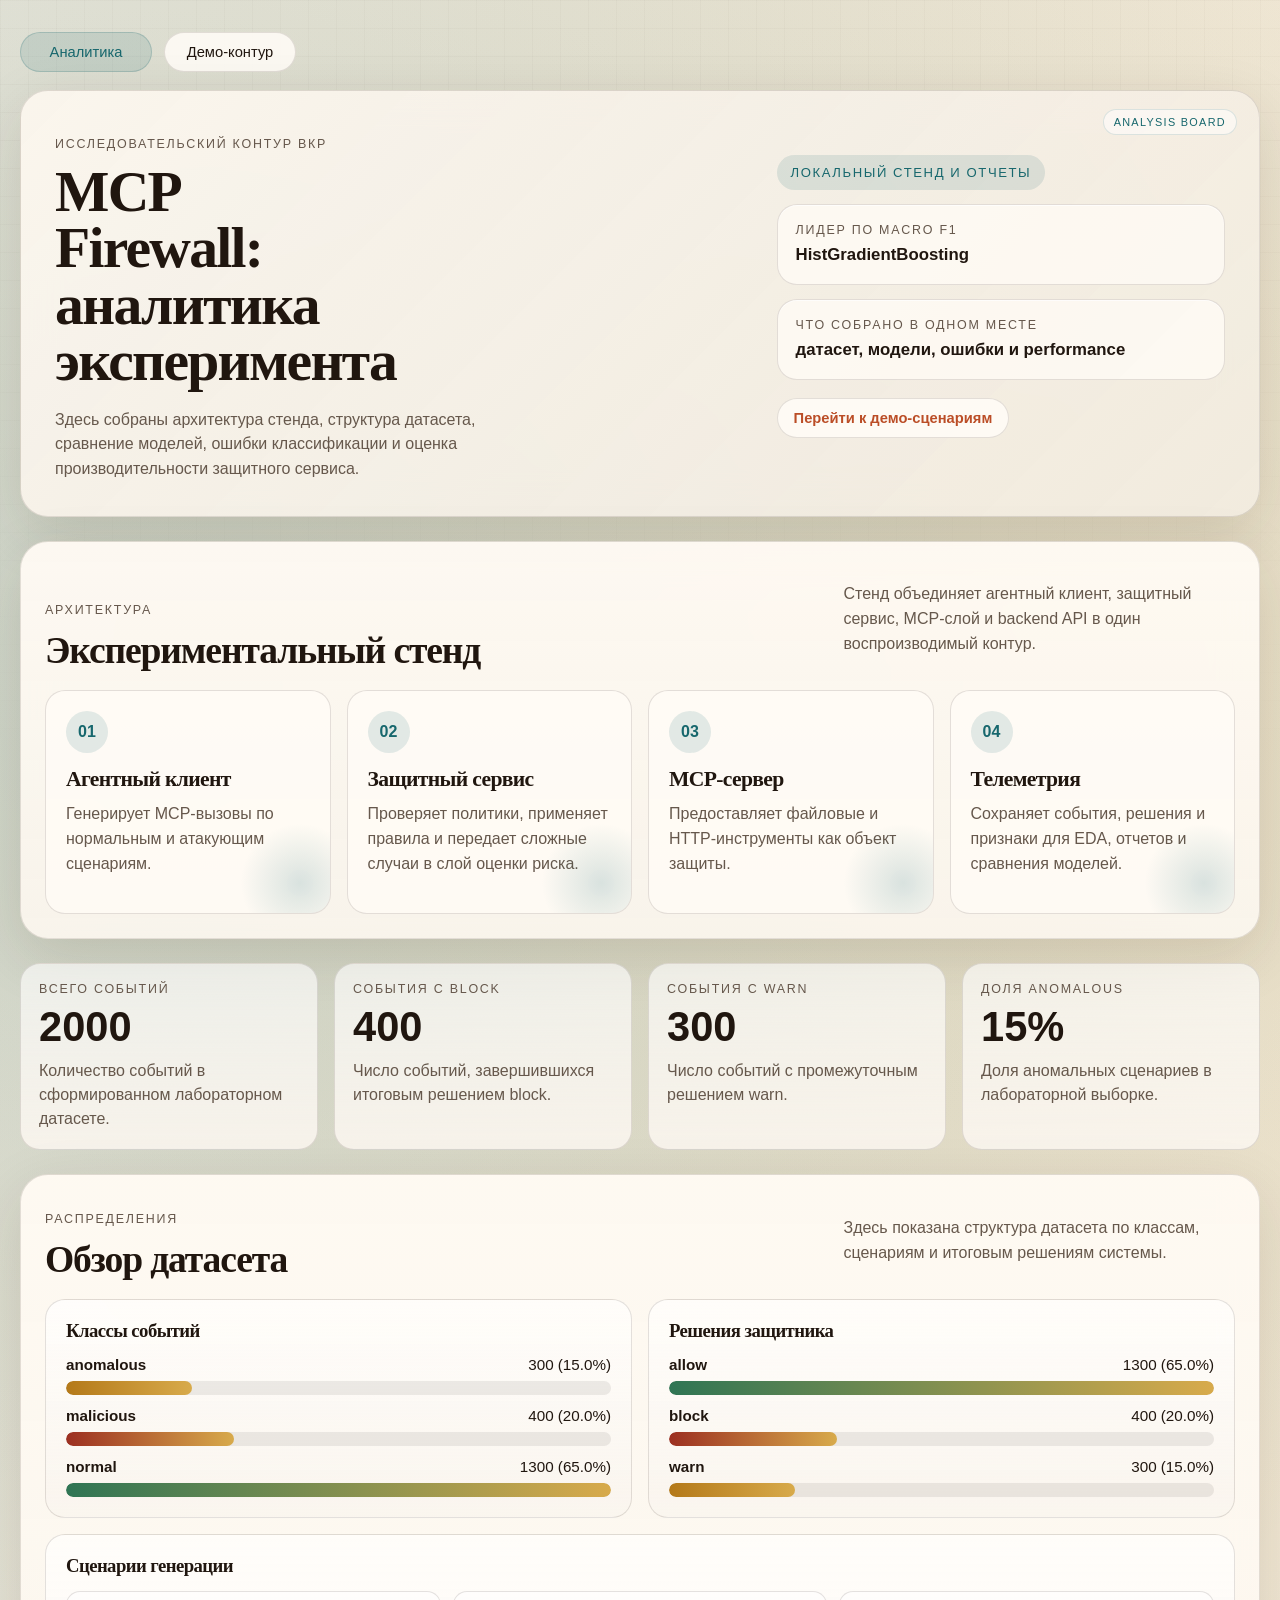
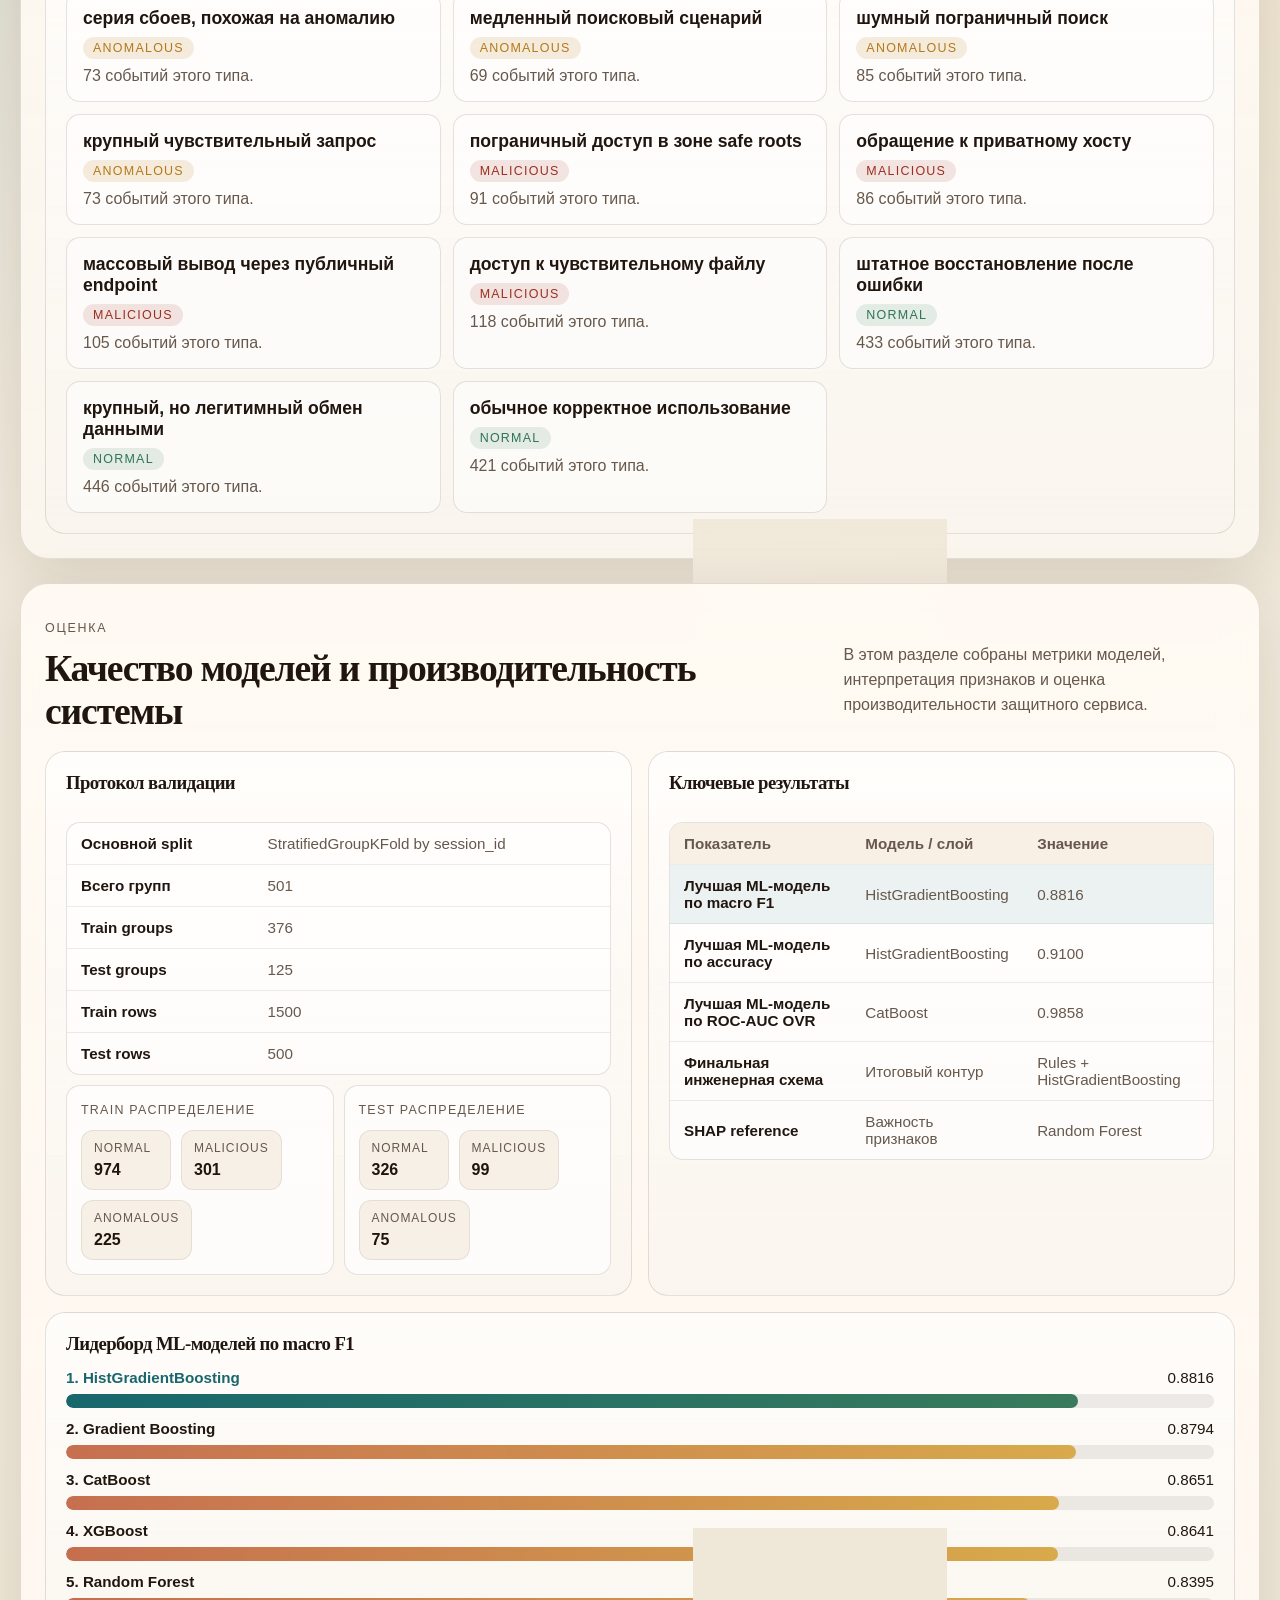
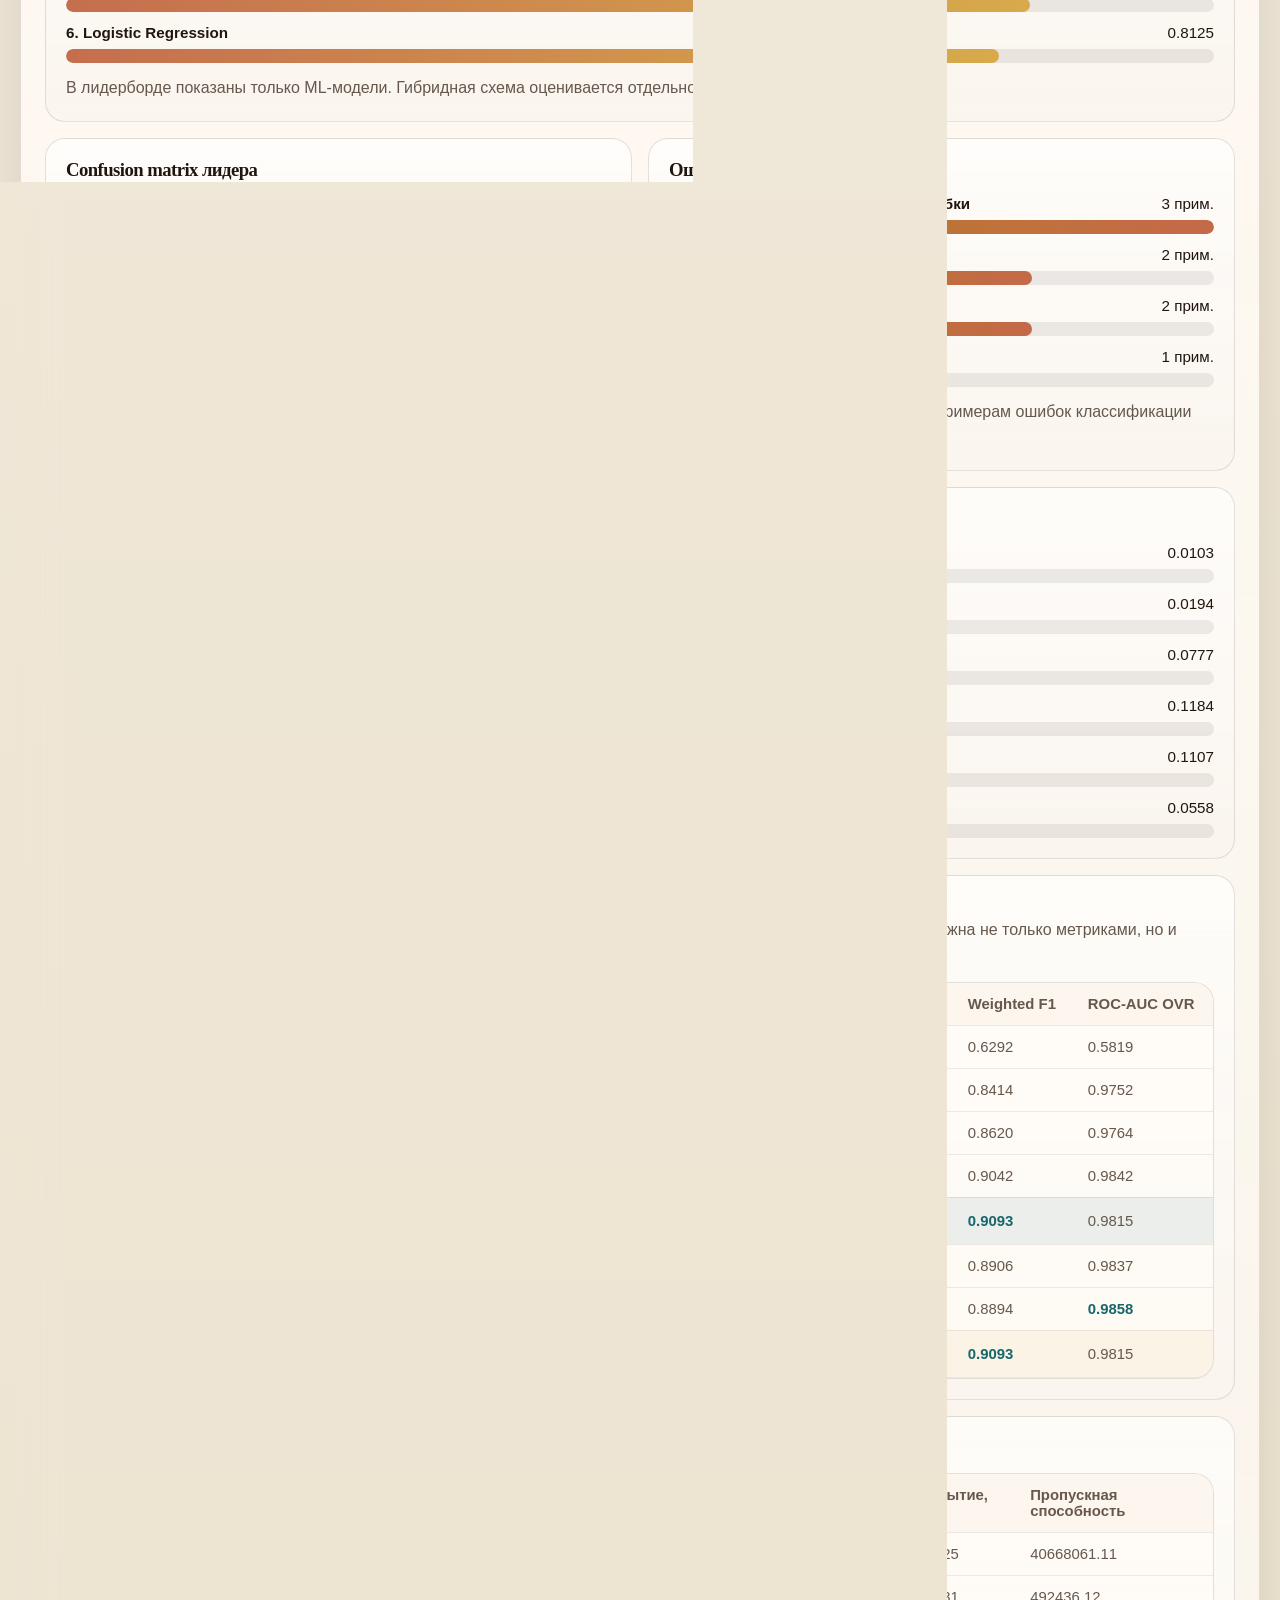
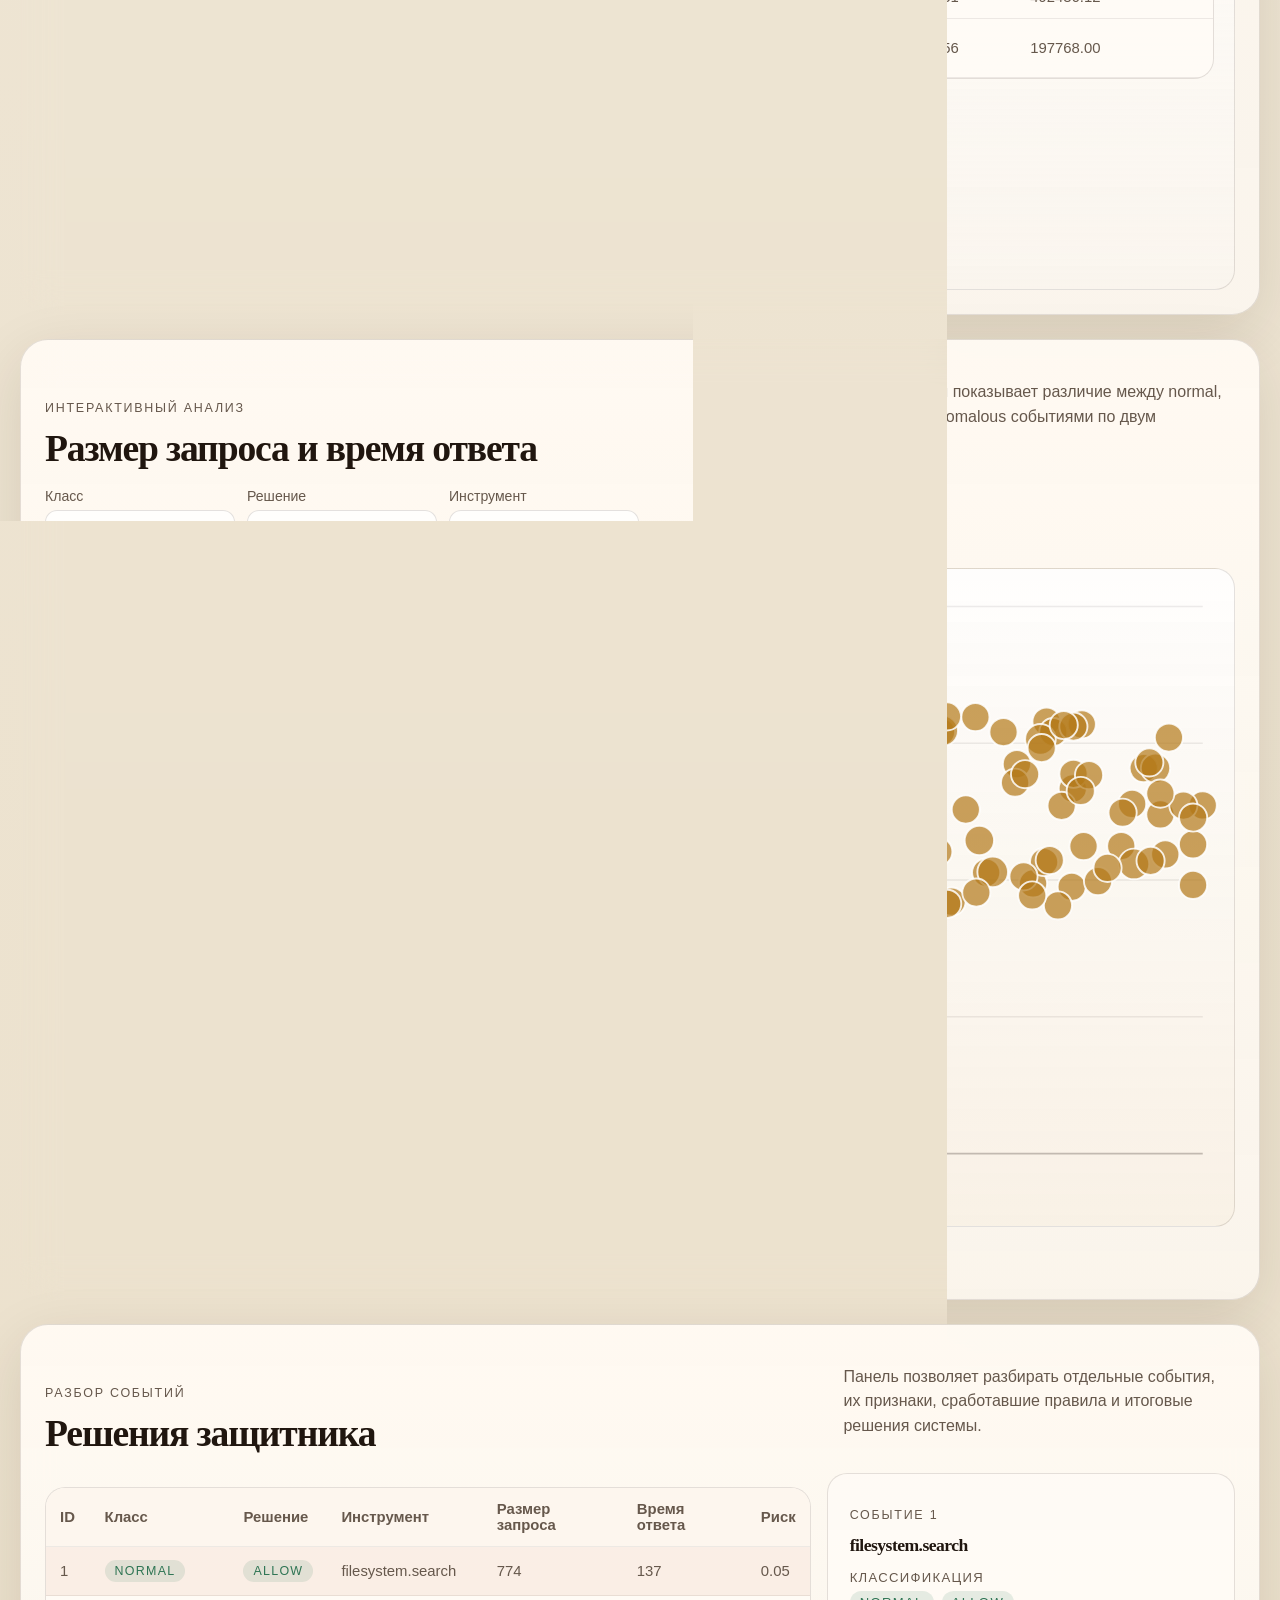
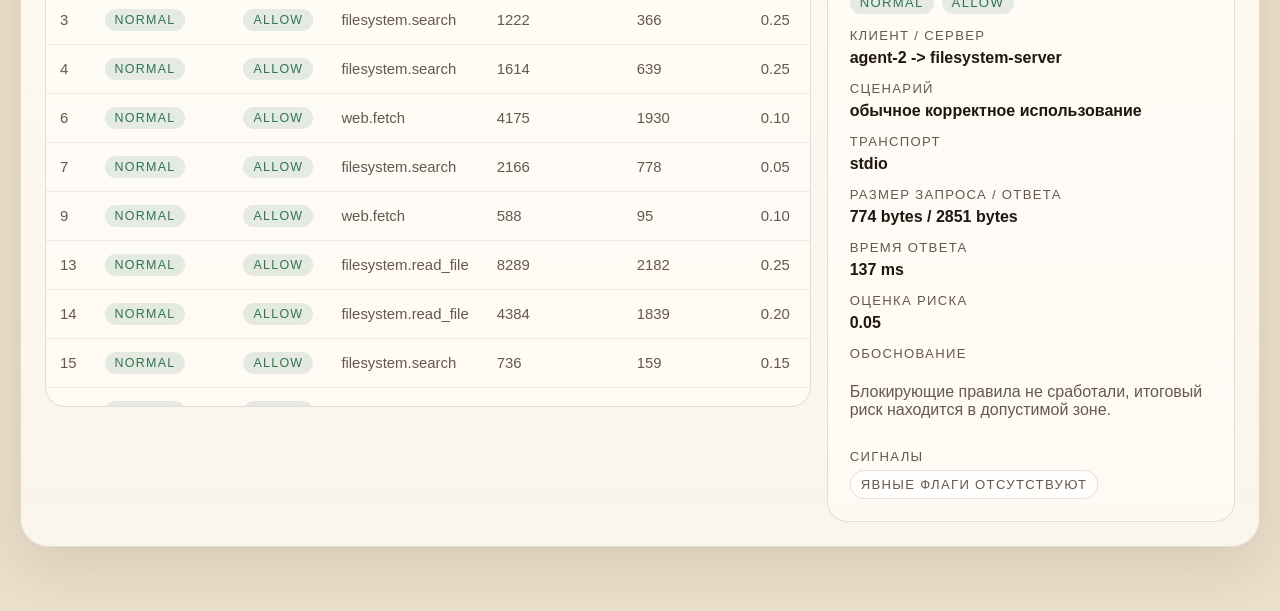
==== index.html @ 73b8d725 "Add files via upload" ====
<!DOCTYPE html>
<html lang="ru">
  <head>
    <meta charset="UTF-8" />
    <meta name="viewport" content="width=device-width, initial-scale=1.0" />
    <title>MCP Firewall — аналитический дашборд</title>
    <link rel="stylesheet" href="/assets/styles.css" />
  </head>
  <body class="page-dashboard">
    <div class="page-shell">
      <nav class="top-nav reveal-fast">
        <a class="nav-pill is-active" href="./">Аналитика</a>
        <a class="nav-pill" href="./demo/">Демо-контур</a>
      </nav>

      <header class="hero reveal">
        <div class="hero-copy">
          <p class="eyebrow">Исследовательский контур ВКР</p>
          <h1>MCP Firewall: аналитика эксперимента</h1>
          <p class="hero-text">
            Здесь собраны архитектура стенда, структура датасета, сравнение моделей,
            ошибки классификации и оценка производительности защитного сервиса.
          </p>
        </div>
        <div class="hero-panel">
          <div class="status-pill">Локальный стенд и отчеты</div>
          <div class="hero-metric">
            <span class="metric-label">Лидер по macro F1</span>
            <strong id="hero-scheme">HistGradientBoosting</strong>
          </div>
          <div class="hero-metric">
            <span class="metric-label">Что собрано в одном месте</span>
            <strong>датасет, модели, ошибки и performance</strong>
          </div>
          <a class="hero-link" href="./demo/">Перейти к демо-сценариям</a>
        </div>
      </header>

      <main>
        <section class="panel reveal">
          <div class="section-head">
            <div>
              <p class="eyebrow">Архитектура</p>
              <h2>Экспериментальный стенд</h2>
            </div>
            <p class="section-note">
              Стенд объединяет агентный клиент, защитный сервис, MCP-слой и backend API в один воспроизводимый контур.
            </p>
          </div>
          <div class="architecture-grid">
            <article class="arch-card">
              <span class="arch-step">01</span>
              <h3>Агентный клиент</h3>
              <p>Генерирует MCP-вызовы по нормальным и атакующим сценариям.</p>
            </article>
            <article class="arch-card">
              <span class="arch-step">02</span>
              <h3>Защитный сервис</h3>
              <p>Проверяет политики, применяет правила и передает сложные случаи в слой оценки риска.</p>
            </article>
            <article class="arch-card">
              <span class="arch-step">03</span>
              <h3>MCP-сервер</h3>
              <p>Предоставляет файловые и HTTP-инструменты как объект защиты.</p>
            </article>
            <article class="arch-card">
              <span class="arch-step">04</span>
              <h3>Телеметрия</h3>
              <p>Сохраняет события, решения и признаки для EDA, отчетов и сравнения моделей.</p>
            </article>
          </div>
        </section>

        <section class="stats-grid reveal" id="kpi-grid"></section>

        <section class="panel reveal">
          <div class="section-head">
            <div>
              <p class="eyebrow">Распределения</p>
              <h2>Обзор датасета</h2>
            </div>
            <p class="section-note">
              Здесь показана структура датасета по классам, сценариям и итоговым решениям системы.
            </p>
          </div>
          <div class="charts-grid">
            <div class="chart-card">
              <h3>Классы событий</h3>
              <div id="labels-chart" class="bar-chart"></div>
            </div>
            <div class="chart-card">
              <h3>Решения защитника</h3>
              <div id="decisions-chart" class="bar-chart"></div>
            </div>
            <div class="chart-card chart-card-wide">
              <h3>Сценарии генерации</h3>
              <div id="scenario-grid" class="scenario-grid"></div>
            </div>
          </div>
        </section>

        <section class="panel reveal">
          <div class="section-head">
            <div>
              <p class="eyebrow">Оценка</p>
              <h2>Качество моделей и производительность системы</h2>
            </div>
            <p class="section-note">
              В этом разделе собраны метрики моделей, интерпретация признаков и оценка производительности защитного сервиса.
            </p>
          </div>
          <div class="charts-grid">
            <div class="chart-card">
              <h3>Протокол валидации</h3>
              <div id="split-protocol" class="meta-list"></div>
            </div>
            <div class="chart-card">
              <h3>Ключевые результаты</h3>
              <div id="evaluation-summary" class="meta-list"></div>
            </div>
            <div class="chart-card chart-card-wide">
              <h3>Лидерборд ML-моделей по macro F1</h3>
              <div id="model-leaderboard" class="bar-chart"></div>
            </div>
            <div class="chart-card">
              <h3>Confusion matrix лидера</h3>
              <div id="confusion-matrix" class="matrix-wrap"></div>
            </div>
            <div class="chart-card">
              <h3>Ошибки по сценариям</h3>
              <div id="scenario-errors" class="bar-chart"></div>
            </div>
            <div class="chart-card chart-card-wide">
              <h3>Overfitting gap</h3>
              <div id="overfitting-gap" class="bar-chart"></div>
            </div>
            <div class="chart-card chart-card-wide">
              <h3>Сравнение моделей</h3>
              <p class="chart-note">
                Таблица позволяет отдельно посмотреть на качество ML-моделей и на итоговый рабочий контур. Гибридная схема важна не только метриками, но и гарантированной ранней блокировкой явных нарушений.
              </p>
              <div class="table-wrap compact-wrap">
                <table>
                  <thead>
                    <tr>
                      <th>Модель</th>
                      <th>Accuracy</th>
                      <th>Macro Precision</th>
                      <th>Macro Recall</th>
                      <th>Macro F1</th>
                      <th>Weighted F1</th>
                      <th>ROC-AUC OVR</th>
                    </tr>
                  </thead>
                  <tbody id="model-metrics-table"></tbody>
                </table>
              </div>
            </div>
            <div class="chart-card">
              <h3>SHAP-анализ признаков</h3>
              <div id="feature-importance-chart" class="bar-chart"></div>
            </div>
            <div class="chart-card">
              <h3>Производительность</h3>
              <div class="table-wrap compact-wrap">
                <table>
                  <thead>
                    <tr>
                      <th>Конфигурация</th>
                      <th>На событие, мс</th>
                      <th>Пропускная способность</th>
                    </tr>
                  </thead>
                  <tbody id="performance-table"></tbody>
                </table>
              </div>
            </div>
          </div>
        </section>

        <section class="panel reveal">
          <div class="section-head">
            <div>
              <p class="eyebrow">Интерактивный анализ</p>
              <h2>Размер запроса и время ответа</h2>
            </div>
            <p class="section-note">
              Визуализация показывает различие между normal, malicious и anomalous событиями по двум признакам.
            </p>
          </div>
          <div class="filters" id="filters"></div>
          <div class="scatter-wrap">
            <svg id="scatter-plot" viewBox="0 0 760 420" role="img" aria-label="Scatter plot"></svg>
          </div>
          <div id="scatter-legend" class="legend"></div>
        </section>

        <section class="panel reveal">
          <div class="section-head">
            <div>
              <p class="eyebrow">Разбор событий</p>
              <h2>Решения защитника</h2>
            </div>
            <p class="section-note">
              Панель позволяет разбирать отдельные события, их признаки, сработавшие правила и итоговые решения системы.
            </p>
          </div>
          <div class="explorer-grid">
            <div class="table-wrap">
              <table>
                <thead>
                  <tr>
                    <th>ID</th>
                    <th>Класс</th>
                    <th>Решение</th>
                    <th>Инструмент</th>
                    <th>Размер запроса</th>
                    <th>Время ответа</th>
                    <th>Риск</th>
                  </tr>
                </thead>
                <tbody id="events-table"></tbody>
              </table>
            </div>
            <aside class="detail-card" id="event-detail">
              <p class="detail-empty">Выбери событие, чтобы посмотреть детали.</p>
            </aside>
          </div>
        </section>
      </main>
    </div>

    <template id="kpi-card-template">
      <article class="kpi-card reveal-fast">
        <span class="kpi-label"></span>
        <strong class="kpi-value"></strong>
        <p class="kpi-note"></p>
      </article>
    </template>

    <script src="/assets/app.js"></script>
  </body>
</html>
---- assets/styles.css ----
:root {
  --bg: #f5efe4;
  --bg-soft: #fbf7f0;
  --panel: rgba(255, 252, 246, 0.78);
  --panel-strong: rgba(255, 248, 238, 0.94);
  --line: rgba(32, 22, 15, 0.12);
  --text: #20160f;
  --muted: #66584c;
  --accent: #bb4d26;
  --accent-2: #17676d;
  --accent-3: #d6a43b;
  --danger: #9c2f21;
  --warn: #b47919;
  --safe: #2f7554;
  --shadow: 0 18px 60px rgba(52, 31, 12, 0.12);
  --radius-xl: 28px;
  --radius-lg: 20px;
  --radius-md: 14px;
}

* {
  box-sizing: border-box;
}

html {
  scroll-behavior: smooth;
}

body {
  margin: 0;
  font-family: "Avenir Next", "Trebuchet MS", sans-serif;
  color: var(--text);
  background:
    radial-gradient(circle at top left, rgba(214, 164, 59, 0.15), transparent 24%),
    radial-gradient(circle at top right, rgba(23, 103, 109, 0.12), transparent 28%),
    linear-gradient(180deg, #f7f1e7 0%, #efe4d1 100%);
}

body.page-dashboard {
  background:
    radial-gradient(circle at 12% 10%, rgba(23, 103, 109, 0.18), transparent 22%),
    radial-gradient(circle at 86% 10%, rgba(214, 164, 59, 0.16), transparent 24%),
    linear-gradient(180deg, #f3ede2 0%, #ebe0cb 100%);
}

body::before {
  content: "";
  position: fixed;
  inset: 0;
  pointer-events: none;
  background-image:
    linear-gradient(rgba(32, 22, 15, 0.04) 1px, transparent 1px),
    linear-gradient(90deg, rgba(32, 22, 15, 0.04) 1px, transparent 1px);
  background-size: 28px 28px;
  mask-image: linear-gradient(180deg, rgba(0, 0, 0, 0.55), transparent 90%);
}

.page-shell {
  width: min(1240px, calc(100% - 32px));
  margin: 0 auto;
  padding: 32px 0 64px;
}

.top-nav {
  display: flex;
  gap: 12px;
  margin-bottom: 18px;
}

.nav-pill,
.hero-link {
  display: inline-flex;
  align-items: center;
  justify-content: center;
  width: fit-content;
  padding: 11px 16px;
  border: 1px solid var(--line);
  border-radius: 999px;
  background: rgba(255, 252, 246, 0.88);
  color: var(--text);
  text-decoration: none;
  font-size: 0.92rem;
  transition: transform 180ms ease, background 180ms ease, border-color 180ms ease;
}

.nav-pill:hover,
.hero-link:hover {
  transform: translateY(-1px);
  background: rgba(255, 248, 238, 0.96);
  border-color: rgba(187, 77, 38, 0.24);
}

.nav-pill.is-active {
  background: rgba(23, 103, 109, 0.12);
  color: var(--accent-2);
  border-color: rgba(23, 103, 109, 0.2);
}

body.page-dashboard .nav-pill {
  min-width: 132px;
}

.hero,
.panel,
.kpi-card {
  backdrop-filter: blur(18px);
}

.hero {
  position: relative;
  display: grid;
  grid-template-columns: 1.4fr 0.9fr;
  gap: 24px;
  padding: 34px;
  border: 1px solid var(--line);
  border-radius: var(--radius-xl);
  background: linear-gradient(135deg, rgba(255, 246, 234, 0.92), rgba(246, 238, 225, 0.82));
  box-shadow: var(--shadow);
}

body.page-dashboard .hero {
  background:
    linear-gradient(135deg, rgba(251, 246, 238, 0.96), rgba(242, 236, 225, 0.9)),
    linear-gradient(90deg, rgba(23, 103, 109, 0.04), rgba(214, 164, 59, 0.04));
}

body.page-dashboard .hero::after {
  content: "analysis board";
  position: absolute;
  top: 18px;
  right: 22px;
  padding: 6px 10px;
  border-radius: 999px;
  border: 1px solid rgba(23, 103, 109, 0.14);
  background: rgba(255, 255, 255, 0.52);
  color: var(--accent-2);
  font-size: 0.68rem;
  letter-spacing: 0.12em;
  text-transform: uppercase;
}

.hero-copy h1,
.section-head h2,
.arch-card h3,
.chart-card h3,
.detail-card h3 {
  margin: 0;
  font-family: "Iowan Old Style", "Palatino Linotype", "Book Antiqua", serif;
  font-weight: 700;
  letter-spacing: -0.03em;
}

.hero-copy h1 {
  font-size: clamp(2.1rem, 4.5vw, 4rem);
  line-height: 0.98;
  max-width: 11ch;
}

.hero-text,
.section-note,
.arch-card p,
.chart-card p,
.detail-card p,
.kpi-note,
table,
.filters label {
  color: var(--muted);
}

.hero-text {
  margin: 18px 0 0;
  max-width: 54ch;
  font-size: 1rem;
  line-height: 1.55;
}

.hero-panel {
  display: grid;
  gap: 14px;
  align-content: start;
}

body.page-dashboard .hero-panel {
  padding-top: 30px;
}

.hero-link {
  margin-top: 4px;
  color: var(--accent);
  font-weight: 600;
}

.status-pill {
  width: fit-content;
  padding: 10px 14px;
  border-radius: 999px;
  background: rgba(187, 77, 38, 0.12);
  color: var(--accent);
  font-size: 0.82rem;
  text-transform: uppercase;
  letter-spacing: 0.12em;
}

body.page-dashboard .status-pill {
  background: rgba(23, 103, 109, 0.12);
  color: var(--accent-2);
}

.hero-metric,
.arch-card,
.chart-card,
.detail-card,
.kpi-card,
.table-wrap {
  border: 1px solid var(--line);
  border-radius: var(--radius-lg);
  background: var(--panel);
}

.hero-metric {
  padding: 18px;
  box-shadow: inset 0 1px 0 rgba(255, 255, 255, 0.65);
}

.metric-label,
.eyebrow,
.kpi-label {
  display: block;
  font-size: 0.78rem;
  text-transform: uppercase;
  letter-spacing: 0.14em;
  color: var(--muted);
}

.hero-metric strong {
  display: block;
  margin-top: 8px;
  font-size: 1.05rem;
  line-height: 1.25;
  word-break: break-word;
}

main {
  display: grid;
  gap: 24px;
  margin-top: 24px;
}

.panel {
  padding: 24px;
  border: 1px solid var(--line);
  border-radius: var(--radius-xl);
  background: var(--panel-strong);
  box-shadow: var(--shadow);
}

body.page-dashboard .panel {
  background:
    linear-gradient(180deg, rgba(255, 250, 243, 0.96), rgba(251, 246, 238, 0.92));
}

.section-head {
  display: flex;
  justify-content: space-between;
  gap: 20px;
  align-items: end;
  margin-bottom: 18px;
}

.section-head h2 {
  font-size: clamp(1.5rem, 3vw, 2.35rem);
}

.section-note {
  max-width: 44ch;
  line-height: 1.55;
}

.architecture-grid,
.stats-grid,
.charts-grid,
.explorer-grid,
.demo-grid {
  display: grid;
  gap: 16px;
}

.architecture-grid {
  grid-template-columns: repeat(4, minmax(0, 1fr));
}

.arch-card {
  position: relative;
  overflow: hidden;
  padding: 20px;
  min-height: 180px;
}

.arch-card::after {
  content: "";
  position: absolute;
  inset: auto -30px -30px auto;
  width: 120px;
  height: 120px;
  border-radius: 50%;
  background: radial-gradient(circle, rgba(187, 77, 38, 0.18), transparent 70%);
}

body.page-dashboard .arch-card::after {
  background: radial-gradient(circle, rgba(23, 103, 109, 0.16), transparent 70%);
}

.arch-step {
  display: inline-flex;
  align-items: center;
  justify-content: center;
  width: 42px;
  height: 42px;
  border-radius: 50%;
  background: rgba(23, 103, 109, 0.12);
  color: var(--accent-2);
  font-weight: 700;
}

.arch-card h3 {
  margin-top: 14px;
  font-size: 1.35rem;
}

.arch-card p {
  margin-top: 10px;
  line-height: 1.55;
}

.stats-grid {
  grid-template-columns: repeat(4, minmax(0, 1fr));
}

.kpi-card {
  padding: 18px;
  min-height: 144px;
  background: linear-gradient(180deg, rgba(255, 255, 255, 0.62), rgba(250, 245, 238, 0.9));
}

.kpi-value {
  display: block;
  margin-top: 10px;
  font-size: clamp(1.8rem, 4vw, 2.6rem);
  line-height: 1;
}

.kpi-note {
  margin: 12px 0 0;
  line-height: 1.5;
}

.charts-grid {
  grid-template-columns: repeat(2, minmax(0, 1fr));
}

.chart-card {
  padding: 20px;
  background: linear-gradient(180deg, rgba(255, 255, 255, 0.64), rgba(250, 245, 238, 0.92));
}

.demo-grid {
  grid-template-columns: minmax(0, 1fr) minmax(340px, 1fr);
}

.chart-card-wide {
  grid-column: 1 / -1;
}

.bar-chart,
.scenario-grid,
.scatter-wrap,
.table-wrap {
  margin-top: 14px;
}

.compact-wrap {
  max-height: 360px;
}

.bar-chart {
  display: grid;
  gap: 12px;
}

.bar-row {
  display: grid;
  gap: 8px;
}

.bar-meta {
  display: flex;
  justify-content: space-between;
  gap: 10px;
  font-size: 0.95rem;
}

.bar-track {
  overflow: hidden;
  height: 14px;
  border-radius: 999px;
  background: rgba(32, 22, 15, 0.08);
}

.bar-fill {
  height: 100%;
  border-radius: inherit;
  background: linear-gradient(90deg, var(--accent), var(--accent-3));
}

.scenario-grid {
  display: grid;
  grid-template-columns: repeat(3, minmax(0, 1fr));
  gap: 12px;
}

.scenario-card {
  padding: 16px;
  border-radius: var(--radius-md);
  border: 1px solid var(--line);
  background: rgba(255, 255, 255, 0.54);
}

.scenario-card h4,
.detail-card h3 {
  margin: 0;
  font-size: 1.1rem;
}

.scenario-card p {
  margin: 8px 0 0;
  color: var(--muted);
}

.chart-empty {
  margin: 0;
  color: var(--muted);
  line-height: 1.6;
}

.chart-note {
  margin: 0 0 14px;
  color: var(--muted);
  line-height: 1.55;
}

.filters {
  display: flex;
  flex-wrap: wrap;
  gap: 12px;
}

.demo-field {
  display: grid;
  gap: 6px;
  color: var(--muted);
  font-size: 0.88rem;
}

.demo-field-wide {
  width: 100%;
}

.demo-field span {
  display: block;
  color: var(--text);
  font-size: 0.86rem;
  font-weight: 600;
}

.demo-field textarea,
.demo-field select {
  width: 100%;
  padding: 12px 14px;
  border: 1px solid var(--line);
  border-radius: 12px;
  background: rgba(255, 255, 255, 0.82);
  color: var(--text);
  font: inherit;
  appearance: none;
}

.demo-field textarea {
  resize: vertical;
  min-height: 180px;
  line-height: 1.5;
  background: linear-gradient(180deg, rgba(255, 255, 255, 0.94), rgba(250, 246, 239, 0.96));
  box-shadow: inset 0 1px 0 rgba(255, 255, 255, 0.6);
}

.demo-controls {
  display: grid;
  grid-template-columns: repeat(2, minmax(0, 1fr));
  gap: 12px;
}

.demo-composer {
  margin-top: 18px;
  padding: 18px;
  border: 1px solid rgba(23, 103, 109, 0.12);
  border-radius: 18px;
  background: linear-gradient(180deg, rgba(255, 255, 255, 0.72), rgba(249, 243, 233, 0.88));
  box-shadow: inset 0 1px 0 rgba(255, 255, 255, 0.55);
}

.demo-composer-footer {
  display: grid;
  grid-template-columns: minmax(0, 1fr) auto;
  gap: 16px;
  align-items: end;
  margin-top: 16px;
}

.demo-examples-block {
  margin: 18px 0;
  padding: 16px;
  border: 1px solid var(--line);
  border-radius: var(--radius-md);
  background: rgba(255, 255, 255, 0.56);
}

.demo-examples-head {
  display: flex;
  justify-content: space-between;
  gap: 16px;
  align-items: start;
  margin-bottom: 14px;
}

.demo-examples-head span {
  display: inline-flex;
  align-items: center;
  padding: 7px 10px;
  border-radius: 999px;
  background: rgba(23, 103, 109, 0.1);
  color: var(--accent-2);
  font-size: 0.74rem;
  text-transform: uppercase;
  letter-spacing: 0.12em;
}

.demo-examples-head p {
  margin: 0;
  max-width: 42ch;
  color: var(--muted);
  line-height: 1.45;
}

.demo-actions {
  display: flex;
  flex-wrap: wrap;
  gap: 12px;
  margin-top: 16px;
}

.demo-actions button {
  appearance: none;
  border: 0;
  padding: 12px 16px;
  border: 1px solid rgba(187, 77, 38, 0.2);
  border-radius: 999px;
  background: rgba(187, 77, 38, 0.12);
  color: var(--accent);
  font: inherit;
  font-weight: 600;
  cursor: pointer;
  transition: transform 160ms ease, background 160ms ease;
}

.demo-actions button:hover {
  transform: translateY(-1px);
  background: rgba(187, 77, 38, 0.18);
}

.demo-actions .button-secondary {
  border-color: rgba(23, 103, 109, 0.18);
  background: rgba(23, 103, 109, 0.1);
  color: var(--accent-2);
}

.demo-examples {
  display: grid;
  grid-template-columns: repeat(2, minmax(0, 1fr));
  gap: 12px;
}

.demo-example {
  appearance: none;
  width: 100%;
  display: grid;
  gap: 8px;
  padding: 14px;
  text-align: left;
  border-radius: 16px;
  border: 1px solid var(--line);
  background: rgba(255, 255, 255, 0.78);
  color: var(--text);
  font: inherit;
  cursor: pointer;
  transition: transform 160ms ease, border-color 160ms ease, background 160ms ease;
}

.demo-example:hover {
  transform: translateY(-1px);
  border-color: rgba(23, 103, 109, 0.22);
  background: rgba(255, 255, 255, 0.92);
}

.demo-example.tone-allow {
  background: linear-gradient(180deg, rgba(47, 117, 84, 0.08), rgba(255, 255, 255, 0.92));
}

.demo-example.tone-warn {
  background: linear-gradient(180deg, rgba(180, 121, 25, 0.08), rgba(255, 255, 255, 0.92));
}

.demo-example.tone-block {
  background: linear-gradient(180deg, rgba(156, 47, 33, 0.08), rgba(255, 255, 255, 0.92));
}

.demo-example-title {
  display: flex;
  justify-content: space-between;
  gap: 10px;
  align-items: center;
}

.demo-example-title strong {
  font-size: 0.98rem;
}

.demo-example-label {
  padding: 4px 10px;
  border-radius: 999px;
  font-size: 0.7rem;
  text-transform: uppercase;
  letter-spacing: 0.08em;
}

.demo-example-label.label-allow {
  background: rgba(47, 117, 84, 0.12);
  color: var(--safe);
}

.demo-example-label.label-warn {
  background: rgba(180, 121, 25, 0.14);
  color: var(--warn);
}

.demo-example-label.label-block {
  background: rgba(156, 47, 33, 0.12);
  color: var(--danger);
}

.demo-example-prompt {
  color: var(--muted);
  line-height: 1.45;
  font-size: 0.92rem;
}

.demo-summary,
.demo-trace,
.demo-response,
.meta-list {
  display: grid;
  gap: 10px;
  margin-top: 14px;
}

.summary-grid {
  display: grid;
  grid-template-columns: repeat(3, minmax(0, 1fr));
  gap: 10px;
}

.demo-trace {
  position: relative;
  gap: 14px;
}

.demo-trace::before {
  content: "";
  position: absolute;
  left: 18px;
  top: 10px;
  bottom: 10px;
  width: 2px;
  background: linear-gradient(180deg, rgba(23, 103, 109, 0.22), rgba(187, 77, 38, 0.2));
}

.timeline-step {
  position: relative;
  display: grid;
  grid-template-columns: 36px minmax(0, 1fr);
  gap: 14px;
  align-items: start;
}

.timeline-marker {
  position: relative;
  z-index: 1;
  display: flex;
  justify-content: center;
}

.timeline-step-number {
  display: inline-flex;
  align-items: center;
  justify-content: center;
  width: 36px;
  height: 36px;
  border-radius: 50%;
  background: rgba(255, 255, 255, 0.96);
  border: 1px solid rgba(23, 103, 109, 0.18);
  color: var(--accent-2);
  font-size: 0.88rem;
  font-weight: 700;
}

.timeline-step.tone-allow .timeline-step-number {
  border-color: rgba(47, 117, 84, 0.28);
  color: var(--safe);
}

.timeline-step.tone-warn .timeline-step-number {
  border-color: rgba(180, 121, 25, 0.28);
  color: var(--warn);
}

.timeline-step.tone-block .timeline-step-number {
  border-color: rgba(156, 47, 33, 0.28);
  color: var(--danger);
}

.summary-card,
.trace-card,
.response-card,
.meta-card {
  padding: 14px;
  border-radius: var(--radius-md);
  border: 1px solid var(--line);
  background: rgba(255, 255, 255, 0.62);
}

.summary-card strong,
.trace-card strong,
.response-card strong,
.meta-card strong {
  display: block;
  margin-top: 4px;
}

.summary-card .badge {
  width: fit-content;
  margin-top: 8px;
}

.summary-card span,
.trace-card span,
.response-card span,
.meta-card span {
  color: var(--muted);
  font-size: 0.78rem;
  text-transform: uppercase;
  letter-spacing: 0.1em;
}

.timeline-step.tone-allow .trace-card {
  border-color: rgba(47, 117, 84, 0.18);
  background: linear-gradient(180deg, rgba(47, 117, 84, 0.08), rgba(255, 255, 255, 0.72));
}

.timeline-step.tone-warn .trace-card {
  border-color: rgba(180, 121, 25, 0.18);
  background: linear-gradient(180deg, rgba(180, 121, 25, 0.08), rgba(255, 255, 255, 0.72));
}

.timeline-step.tone-block .trace-card {
  border-color: rgba(156, 47, 33, 0.18);
  background: linear-gradient(180deg, rgba(156, 47, 33, 0.08), rgba(255, 255, 255, 0.72));
}

.timeline-decision {
  display: inline-flex;
  width: fit-content;
  margin-top: 8px;
  padding: 5px 10px;
  border-radius: 999px;
  font-size: 0.75rem;
  text-transform: uppercase;
  letter-spacing: 0.08em;
}

.timeline-step.tone-allow .timeline-decision {
  background: rgba(47, 117, 84, 0.12);
  color: var(--safe);
}

.timeline-step.tone-warn .timeline-decision {
  background: rgba(180, 121, 25, 0.14);
  color: var(--warn);
}

.timeline-step.tone-block .timeline-decision {
  background: rgba(156, 47, 33, 0.12);
  color: var(--danger);
}

.distribution-grid {
  display: grid;
  gap: 10px;
}

.distribution-grid {
  grid-template-columns: repeat(2, minmax(0, 1fr));
}

.meta-table-wrap {
  margin-top: 14px;
  overflow: auto;
  border: 1px solid var(--line);
  border-radius: var(--radius-md);
  background: rgba(255, 255, 255, 0.7);
}

.meta-table,
.matrix-table {
  width: 100%;
  border-collapse: collapse;
  font-size: 0.95rem;
}

.meta-table thead,
.matrix-table thead {
  background: rgba(248, 240, 228, 0.95);
}

.meta-table th,
.meta-table td,
.matrix-table th,
.matrix-table td {
  padding: 12px 14px;
  border-bottom: 1px solid rgba(32, 22, 15, 0.08);
  text-align: left;
}

.meta-table tbody tr:last-child th,
.meta-table tbody tr:last-child td,
.matrix-table tbody tr:last-child th,
.matrix-table tbody tr:last-child td {
  border-bottom: 0;
}

.meta-table tbody th,
.matrix-table tbody th {
  color: var(--text);
  font-weight: 600;
}

.meta-table-results tr.is-primary-result {
  background: rgba(23, 103, 109, 0.08);
}

.distribution-card {
  background: rgba(255, 255, 255, 0.72);
}

.distribution-tags {
  display: flex;
  flex-wrap: wrap;
  gap: 10px;
  margin-top: 12px;
}

.distribution-tag {
  min-width: 90px;
  padding: 10px 12px;
  border-radius: 12px;
  background: rgba(245, 239, 228, 0.9);
  border: 1px solid rgba(32, 22, 15, 0.08);
}

.distribution-tag small {
  display: block;
  color: var(--muted);
  font-size: 0.75rem;
  text-transform: uppercase;
  letter-spacing: 0.08em;
}

.distribution-tag strong {
  display: block;
  margin-top: 6px;
  font-size: 1rem;
}

.matrix-wrap {
  margin-top: 14px;
}

.matrix-title {
  display: flex;
  justify-content: space-between;
  gap: 12px;
  align-items: center;
  margin-bottom: 12px;
}

.matrix-title span {
  color: var(--muted);
  font-size: 0.8rem;
  text-transform: uppercase;
  letter-spacing: 0.1em;
}

.matrix-title strong {
  font-size: 1rem;
}

.matrix-table th,
.matrix-table td {
  text-align: center;
}

.matrix-table thead th:first-child,
.matrix-table tbody th {
  text-align: left;
}

.matrix-td {
  font-weight: 700;
  color: var(--text);
}

.matrix-td.is-diagonal {
  box-shadow: inset 0 0 0 1px rgba(23, 103, 109, 0.18);
}

.matrix-note {
  margin: 12px 0 0;
  color: var(--muted);
  line-height: 1.5;
}

.leaderboard-row.is-best .bar-meta strong {
  color: var(--accent-2);
}

.trace-card ul,
.response-card ul {
  margin: 10px 0 0;
  padding-left: 18px;
  color: var(--muted);
  line-height: 1.5;
}

.response-preview {
  margin-top: 10px;
  padding: 10px 12px;
  border-radius: 12px;
  background: rgba(23, 103, 109, 0.08);
  color: var(--text);
  line-height: 1.5;
}

.filters label {
  display: grid;
  gap: 6px;
  min-width: 190px;
  font-size: 0.88rem;
}

.filters select {
  padding: 12px 14px;
  border: 1px solid var(--line);
  border-radius: 12px;
  background: rgba(255, 255, 255, 0.75);
  color: var(--text);
  font: inherit;
}

.scatter-wrap {
  overflow: hidden;
  border: 1px solid var(--line);
  border-radius: var(--radius-lg);
  background: linear-gradient(180deg, rgba(255, 255, 255, 0.78), rgba(248, 240, 228, 0.9));
}

#scatter-plot {
  width: 100%;
  height: auto;
  display: block;
}

.legend {
  display: flex;
  flex-wrap: wrap;
  gap: 12px;
  margin-top: 14px;
}

.legend-item {
  display: inline-flex;
  align-items: center;
  gap: 8px;
  padding: 8px 10px;
  border-radius: 999px;
  background: rgba(255, 255, 255, 0.72);
  border: 1px solid var(--line);
  font-size: 0.9rem;
}

.legend-dot {
  width: 10px;
  height: 10px;
  border-radius: 50%;
}

.explorer-grid {
  grid-template-columns: minmax(0, 1.5fr) minmax(300px, 0.8fr);
}

.table-wrap {
  overflow: auto;
  max-height: 520px;
}

table {
  width: 100%;
  border-collapse: collapse;
  font-size: 0.93rem;
}

thead {
  position: sticky;
  top: 0;
  background: rgba(253, 246, 238, 0.98);
}

th,
td {
  padding: 13px 14px;
  border-bottom: 1px solid rgba(32, 22, 15, 0.08);
  text-align: left;
}

tbody tr {
  cursor: pointer;
  transition: background 160ms ease, transform 160ms ease;
}

tbody tr:hover,
tbody tr.is-active {
  background: rgba(187, 77, 38, 0.08);
}

tbody tr.is-best-model {
  background: rgba(23, 103, 109, 0.08);
}

tbody tr.is-hybrid-row {
  background: rgba(214, 164, 59, 0.08);
}

.metric-best {
  font-weight: 700;
  color: var(--accent-2);
}

.table-winner {
  display: inline-flex;
  margin-left: 10px;
  padding: 4px 8px;
  border-radius: 999px;
  background: rgba(23, 103, 109, 0.12);
  color: var(--accent-2);
  font-size: 0.68rem;
  text-transform: uppercase;
  letter-spacing: 0.08em;
}

.table-deployment {
  display: inline-flex;
  margin-left: 10px;
  padding: 4px 8px;
  border-radius: 999px;
  background: rgba(214, 164, 59, 0.16);
  color: #8a6112;
  font-size: 0.68rem;
  text-transform: uppercase;
  letter-spacing: 0.08em;
}

.badge {
  display: inline-flex;
  align-items: center;
  justify-content: center;
  padding: 4px 10px;
  border-radius: 999px;
  font-size: 0.78rem;
  text-transform: uppercase;
  letter-spacing: 0.1em;
}

.badge.label-normal,
.badge.decision-allow {
  background: rgba(47, 117, 84, 0.12);
  color: var(--safe);
}

.badge.label-malicious,
.badge.decision-block {
  background: rgba(156, 47, 33, 0.12);
  color: var(--danger);
}

.badge.label-anomalous,
.badge.decision-warn {
  background: rgba(180, 121, 25, 0.14);
  color: var(--warn);
}

.detail-card {
  min-height: 520px;
  padding: 22px;
}

.detail-empty {
  margin: 0;
  line-height: 1.6;
}

.detail-meta {
  display: grid;
  gap: 14px;
}

.detail-line {
  display: grid;
  gap: 6px;
}

.detail-line span {
  color: var(--muted);
  font-size: 0.82rem;
  text-transform: uppercase;
  letter-spacing: 0.1em;
}

.detail-tags {
  display: flex;
  flex-wrap: wrap;
  gap: 8px;
}

.detail-tag {
  padding: 6px 10px;
  border-radius: 999px;
  border: 1px solid var(--line);
  background: rgba(255, 255, 255, 0.74);
  font-size: 0.85rem;
}

.reveal {
  opacity: 0;
  transform: translateY(18px);
  animation: rise 680ms cubic-bezier(0.2, 0.9, 0.2, 1) forwards;
}

.reveal-fast {
  opacity: 0;
  transform: translateY(10px);
  animation: rise 520ms ease forwards;
}

.reveal:nth-of-type(2) { animation-delay: 80ms; }
.reveal:nth-of-type(3) { animation-delay: 140ms; }
.reveal:nth-of-type(4) { animation-delay: 200ms; }
.reveal:nth-of-type(5) { animation-delay: 260ms; }

@keyframes rise {
  to {
    opacity: 1;
    transform: translateY(0);
  }
}

@media (max-width: 1080px) {
  .hero,
  .architecture-grid,
  .stats-grid,
  .charts-grid,
  .explorer-grid,
  .demo-grid {
    grid-template-columns: 1fr 1fr;
  }

  .distribution-grid {
    grid-template-columns: 1fr 1fr;
  }

  .chart-card-wide,
  .explorer-grid > * {
    grid-column: auto;
  }
}

@media (max-width: 760px) {
  .page-shell {
    width: min(100% - 20px, 100%);
    padding-top: 20px;
  }

  .hero,
  .architecture-grid,
  .stats-grid,
  .charts-grid,
  .scenario-grid,
  .explorer-grid,
  .demo-grid,
  .summary-grid,
  .demo-controls,
  .demo-examples {
    grid-template-columns: 1fr;
  }

  .demo-examples-head {
    flex-direction: column;
  }

  .demo-composer-footer {
    grid-template-columns: 1fr;
    align-items: stretch;
  }

  .demo-actions {
    width: 100%;
  }

  .timeline-step {
    grid-template-columns: 30px minmax(0, 1fr);
    gap: 10px;
  }

  .timeline-step-number {
    width: 30px;
    height: 30px;
  }

  .distribution-grid {
    grid-template-columns: 1fr;
  }

  .hero {
    padding: 24px;
  }

  .panel {
    padding: 18px;
  }

  .section-head {
    flex-direction: column;
    align-items: start;
  }

  .filters {
    flex-direction: column;
  }

  .filters label {
    min-width: 0;
  }
}
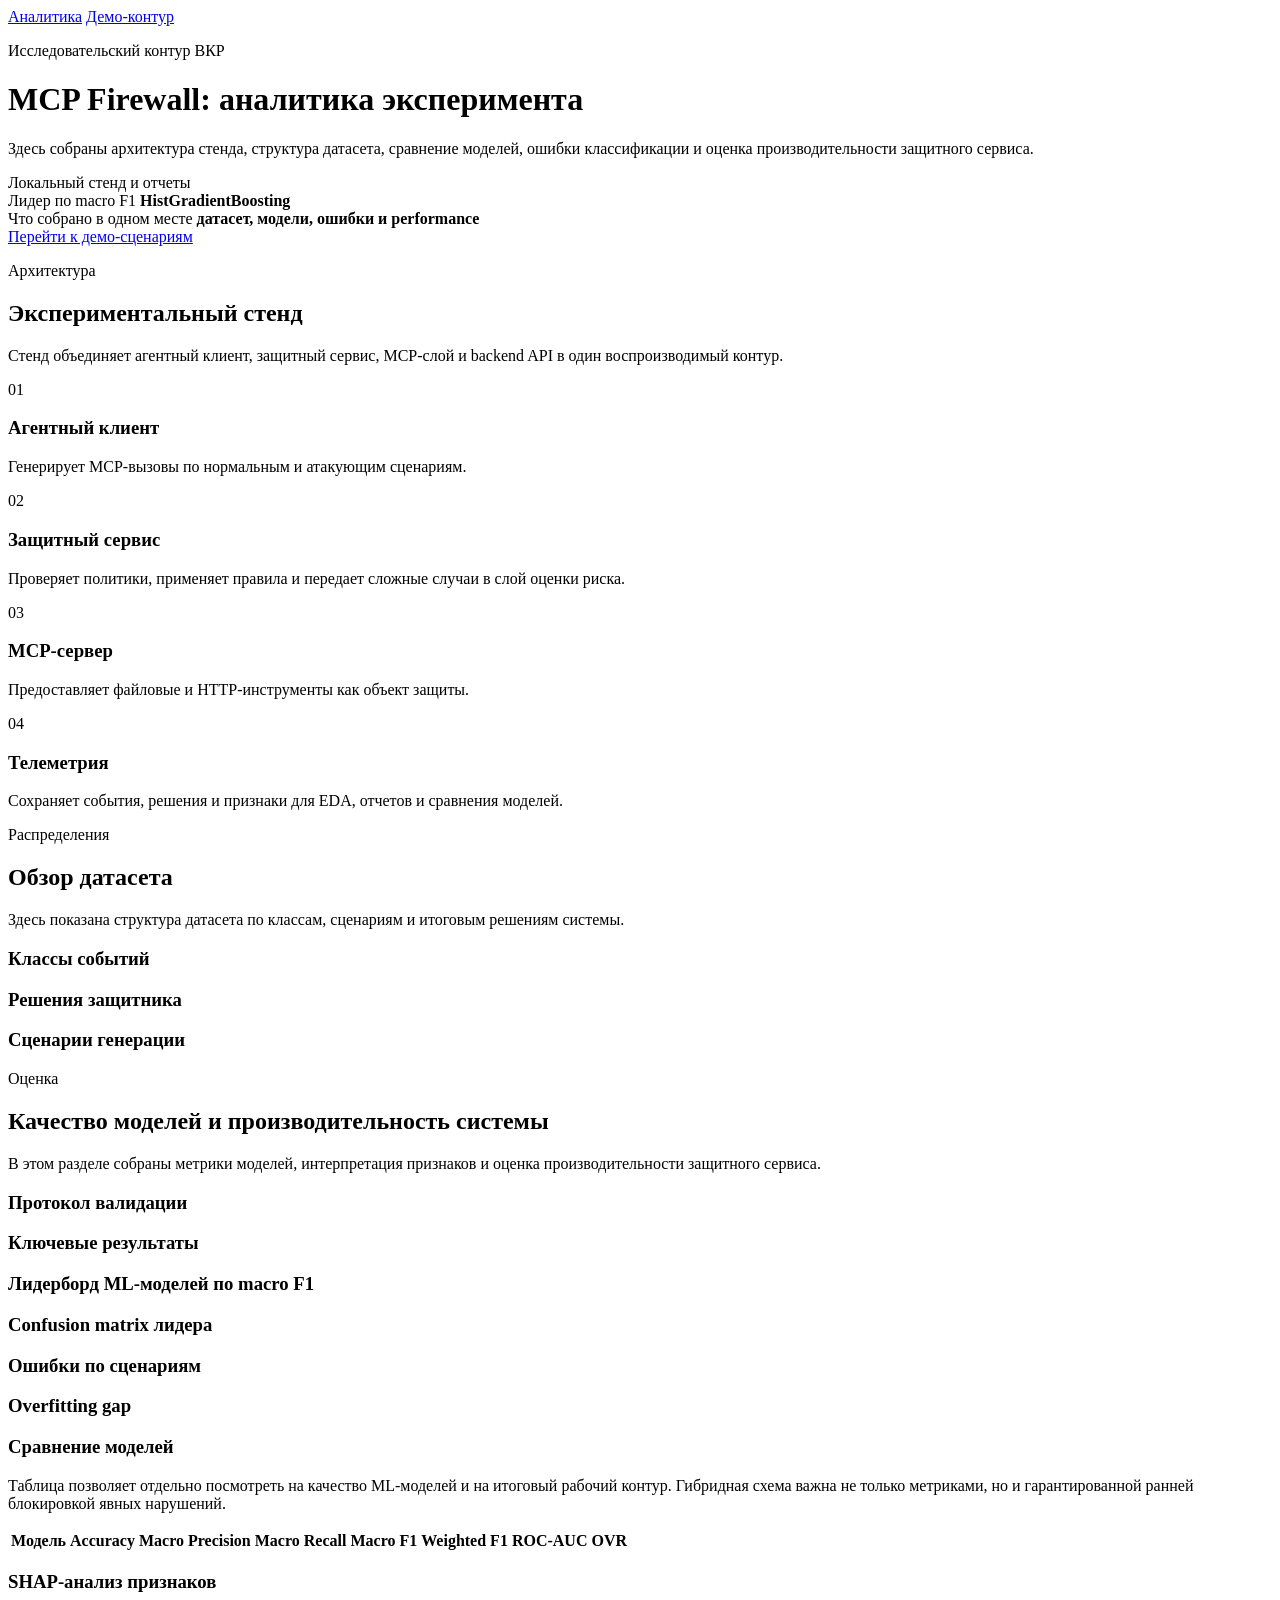
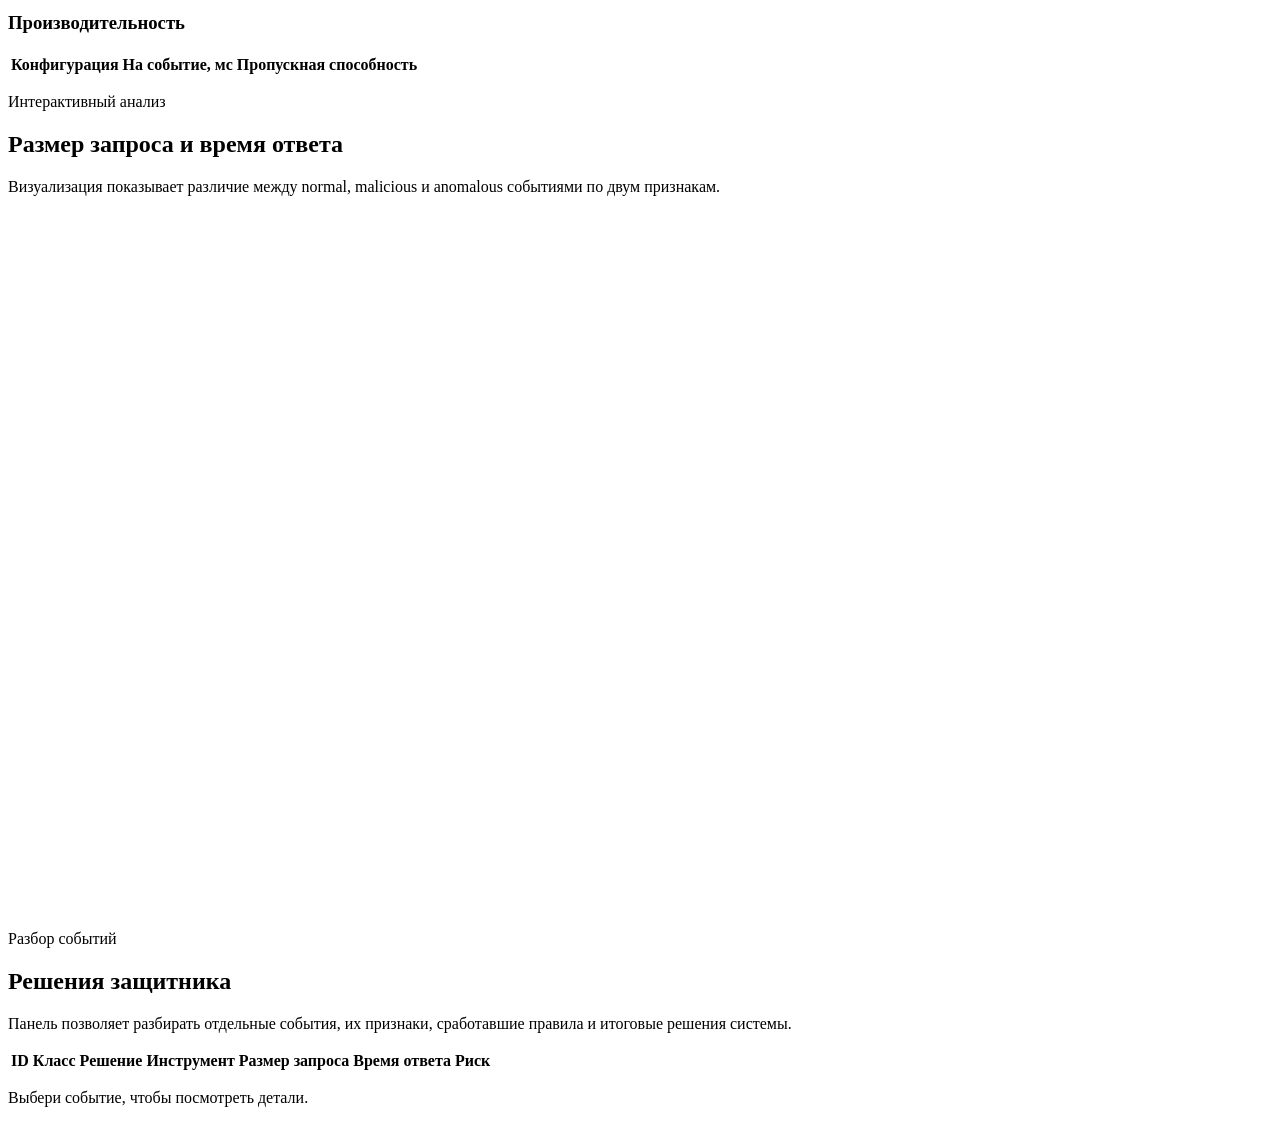
==== commit 5910335c: "Add files via upload" ====
--- a/index.html
+++ b/index.html
@@ -4,7 +4,7 @@
     <meta charset="UTF-8" />
     <meta name="viewport" content="width=device-width, initial-scale=1.0" />
     <title>MCP Firewall — аналитический дашборд</title>
-    <link rel="stylesheet" href="/assets/styles.css" />
+    <link rel="stylesheet" href="/mcp-firewall-site/assets/styles.css" />
   </head>
   <body class="page-dashboard">
     <div class="page-shell">
@@ -238,6 +238,6 @@
       </article>
     </template>
 
-    <script src="/assets/app.js"></script>
+    <script src="/mcp-firewall-site/assets/app.js"></script>
   </body>
 </html>
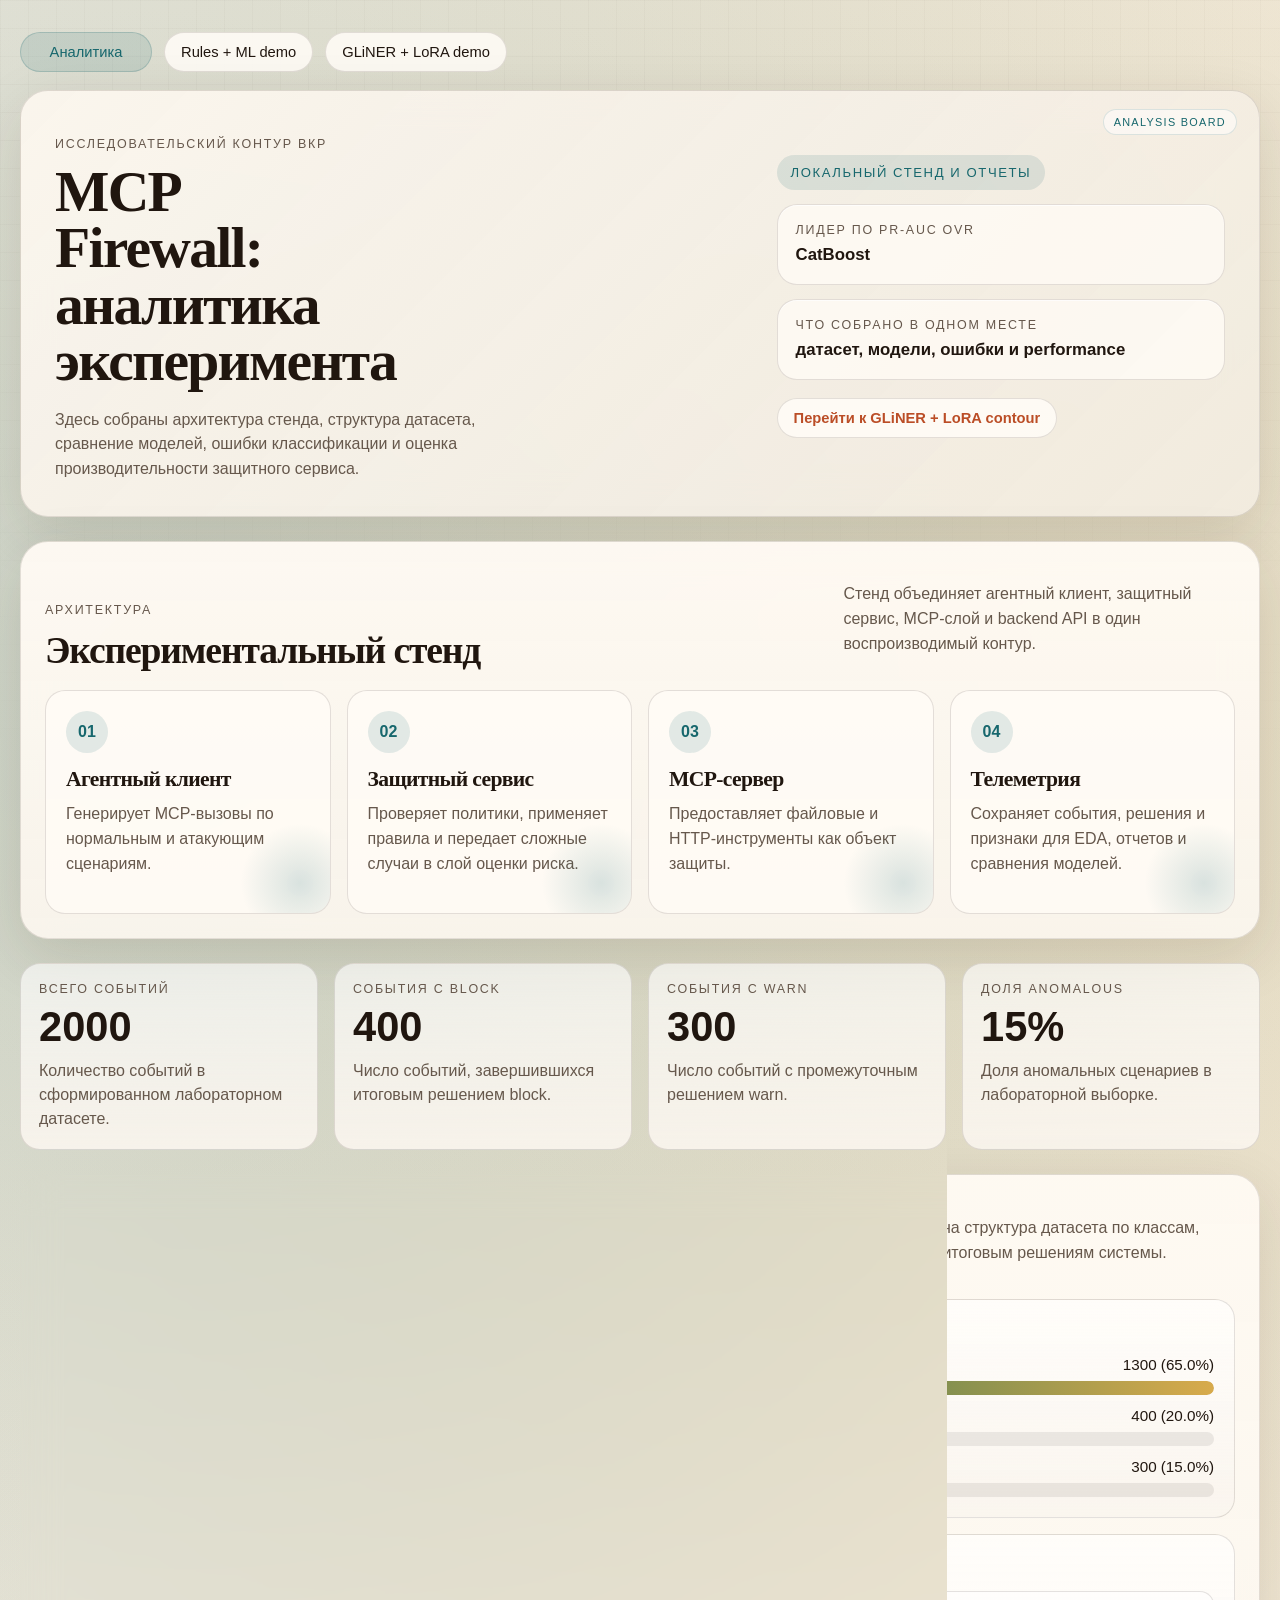
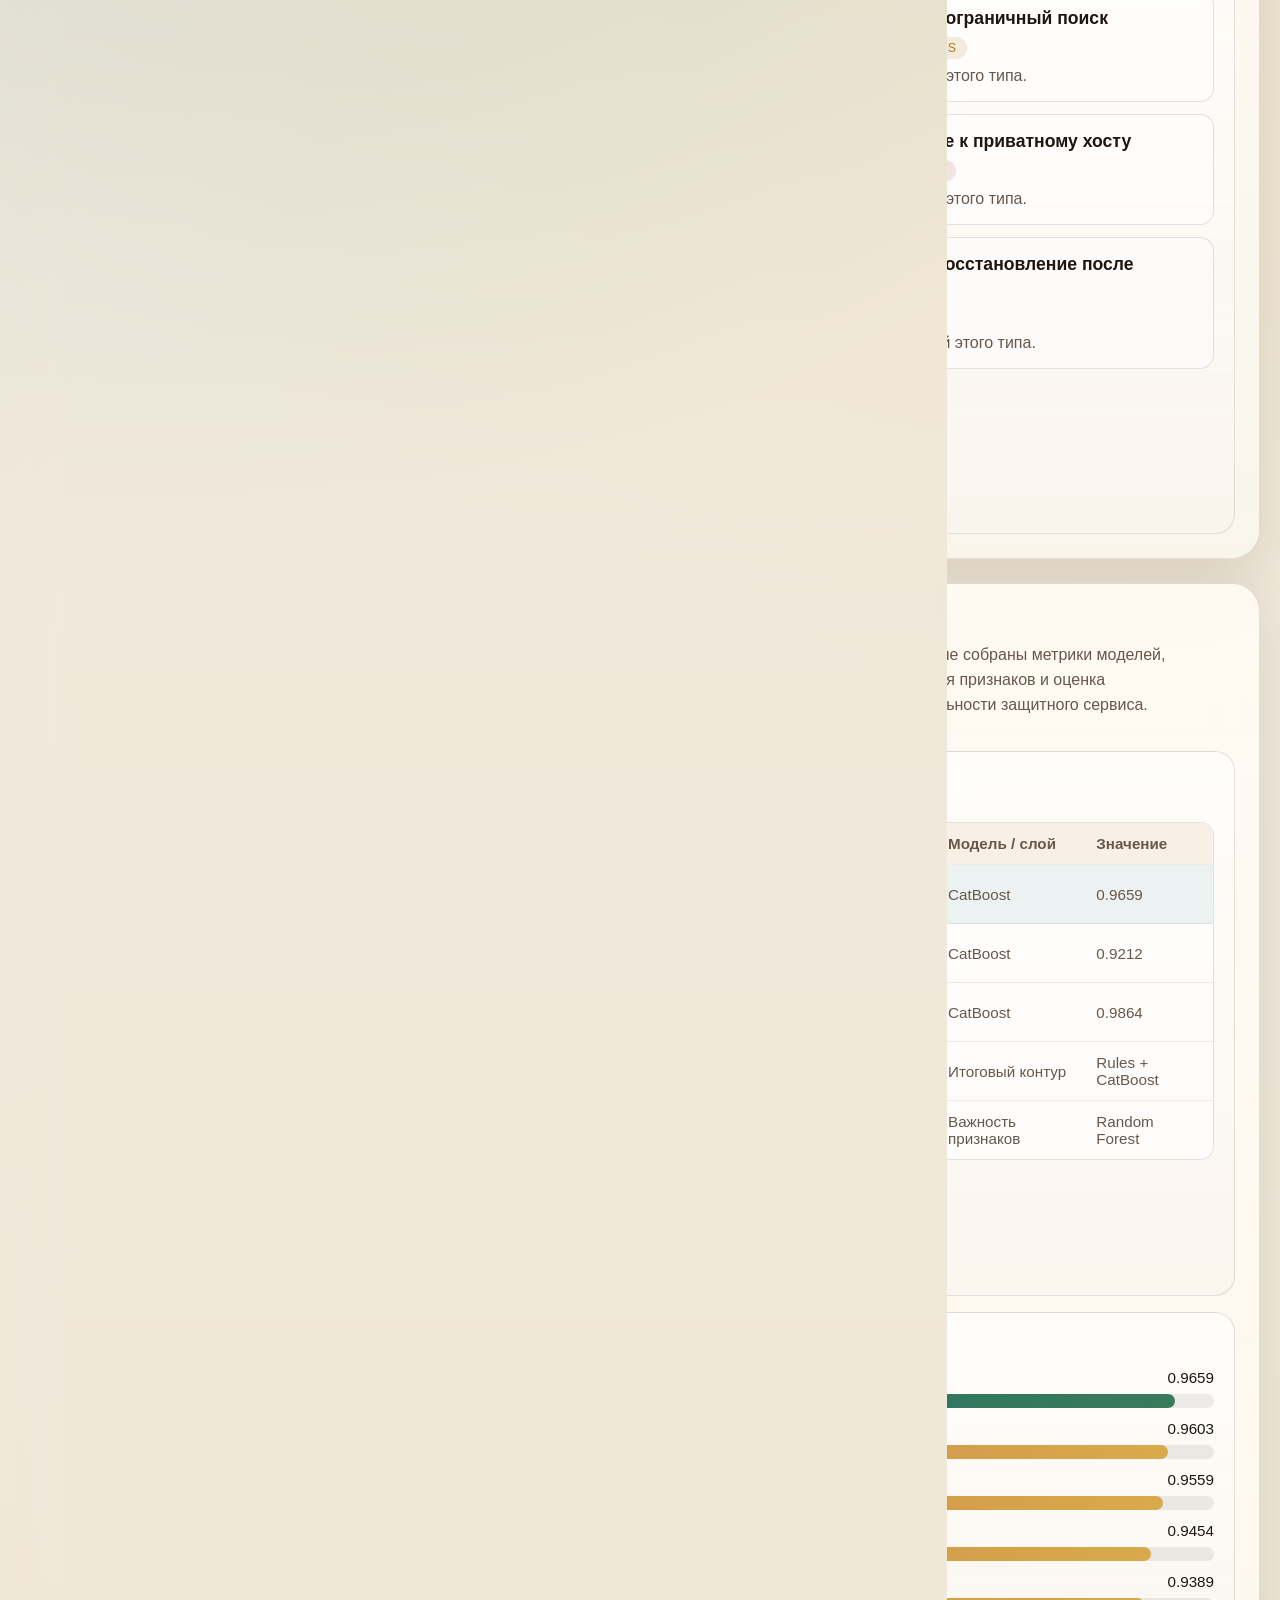
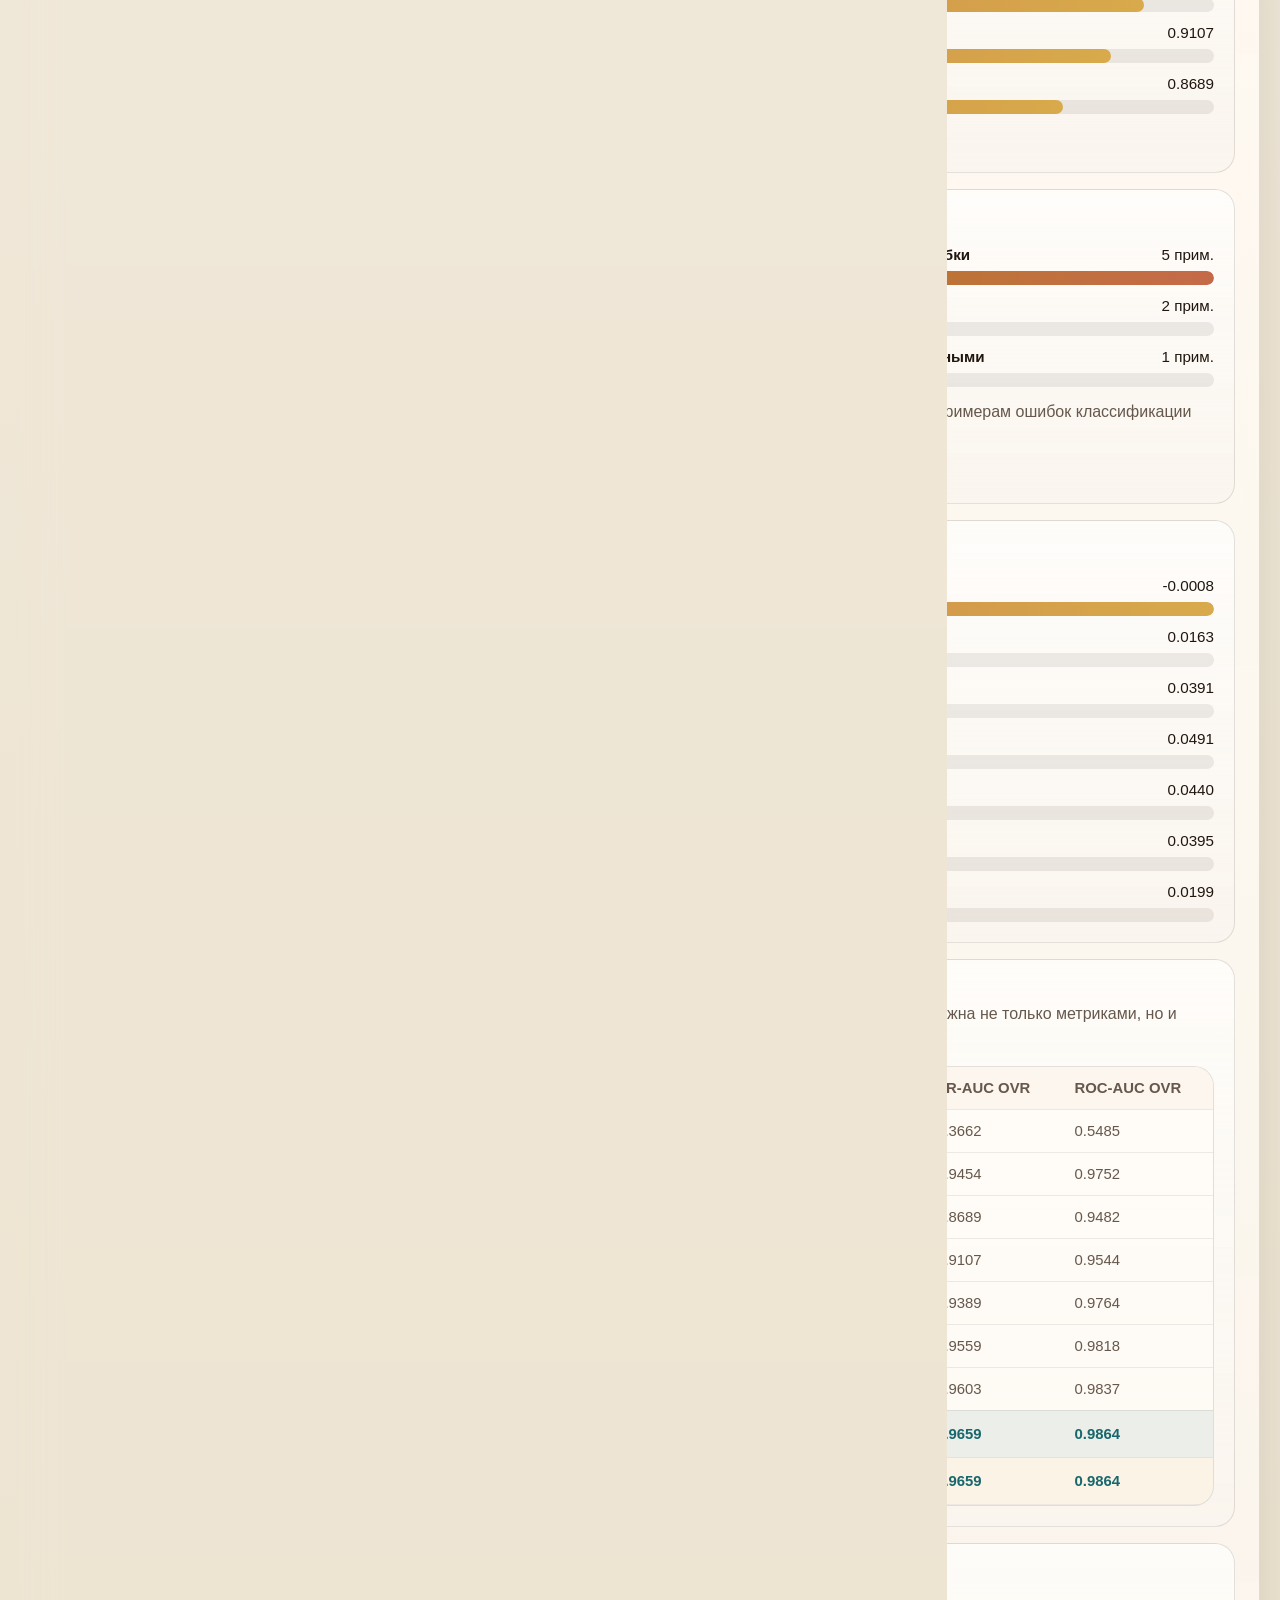
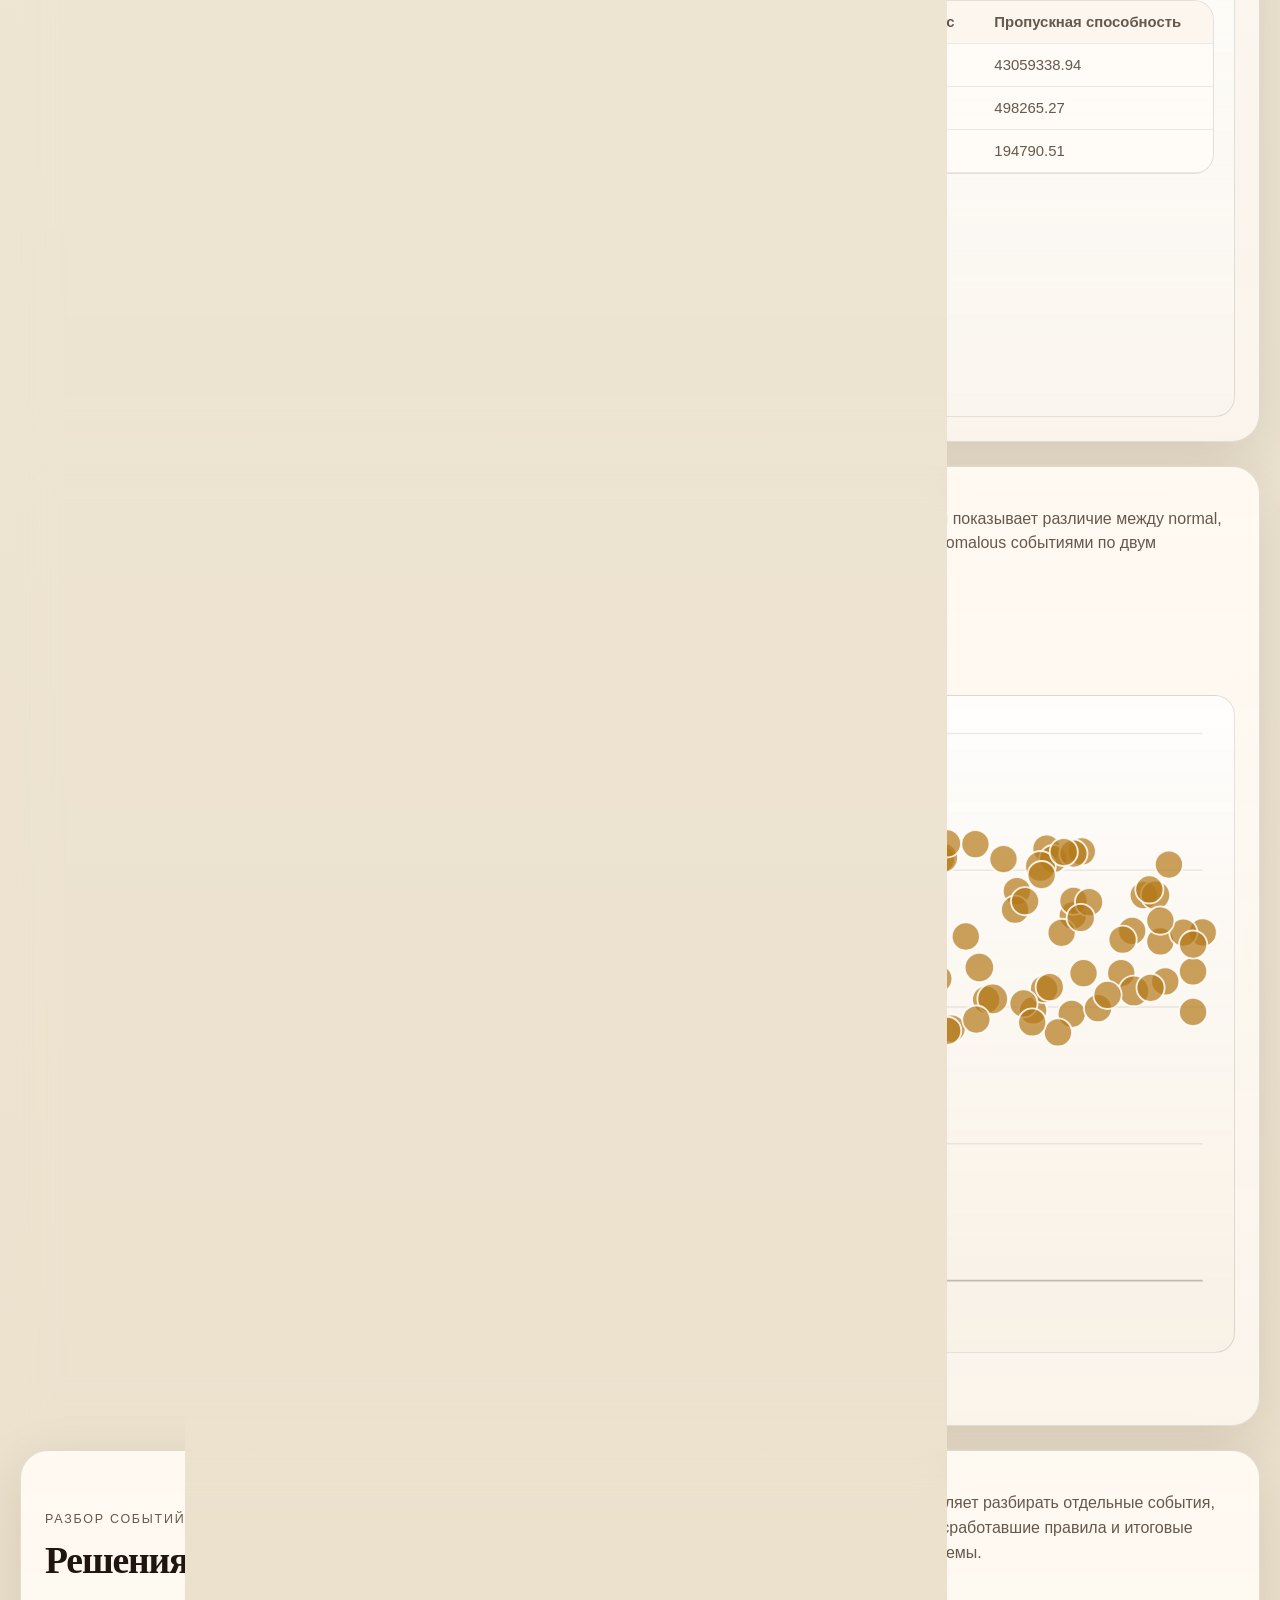
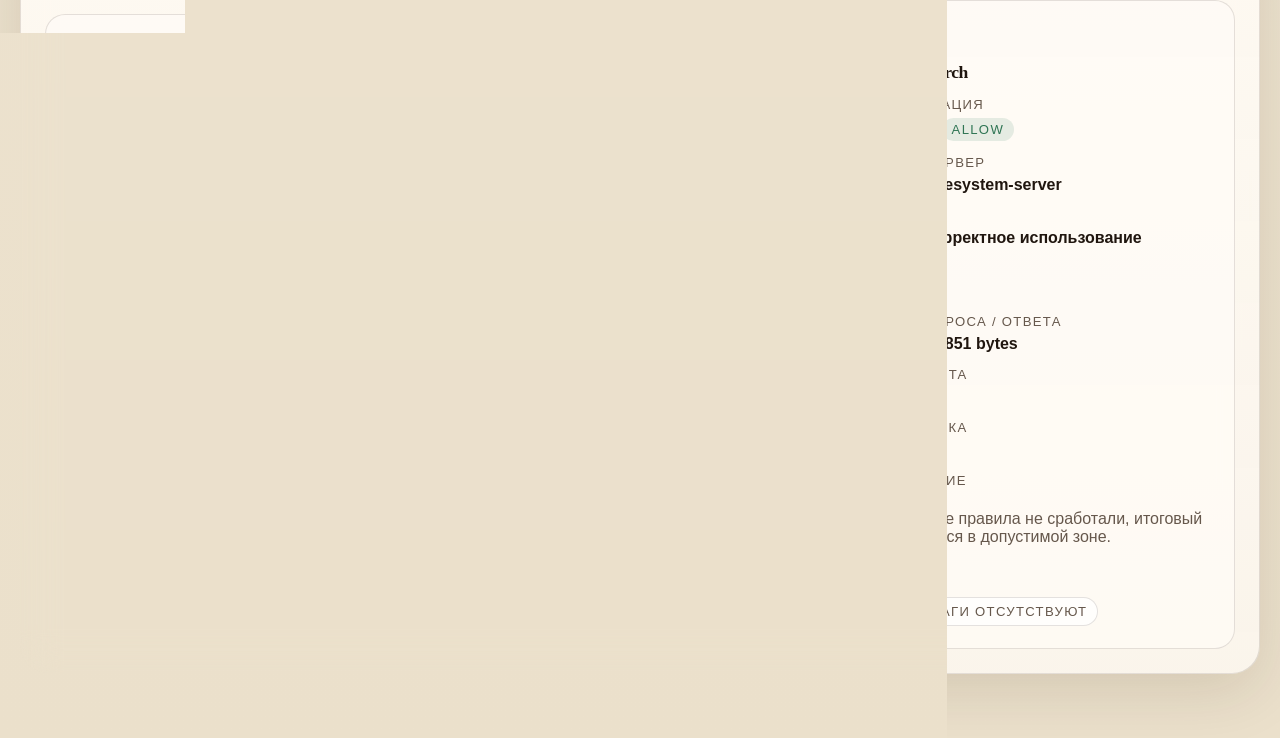
==== commit 2e5ccadc: "Add files via upload" ====
--- a/index.html
+++ b/index.html
@@ -4,13 +4,14 @@
     <meta charset="UTF-8" />
     <meta name="viewport" content="width=device-width, initial-scale=1.0" />
     <title>MCP Firewall — аналитический дашборд</title>
-    <link rel="stylesheet" href="/mcp-firewall-site/assets/styles.css" />
+    <link rel="stylesheet" href="assets/styles.css" />
   </head>
   <body class="page-dashboard">
     <div class="page-shell">
       <nav class="top-nav reveal-fast">
         <a class="nav-pill is-active" href="./">Аналитика</a>
-        <a class="nav-pill" href="./demo/">Демо-контур</a>
+        <a class="nav-pill" href="./demo/">Rules + ML demo</a>
+        <a class="nav-pill" href="./gliner-lora/">GLiNER + LoRA demo</a>
       </nav>
 
       <header class="hero reveal">
@@ -25,14 +26,14 @@
         <div class="hero-panel">
           <div class="status-pill">Локальный стенд и отчеты</div>
           <div class="hero-metric">
-            <span class="metric-label">Лидер по macro F1</span>
-            <strong id="hero-scheme">HistGradientBoosting</strong>
+            <span class="metric-label">Лидер по PR-AUC OVR</span>
+            <strong id="hero-scheme">CatBoost</strong>
           </div>
           <div class="hero-metric">
             <span class="metric-label">Что собрано в одном месте</span>
             <strong>датасет, модели, ошибки и performance</strong>
           </div>
-          <a class="hero-link" href="./demo/">Перейти к демо-сценариям</a>
+          <a class="hero-link" href="./gliner-lora/">Перейти к GLiNER + LoRA contour</a>
         </div>
       </header>
 
@@ -119,7 +120,7 @@
               <div id="evaluation-summary" class="meta-list"></div>
             </div>
             <div class="chart-card chart-card-wide">
-              <h3>Лидерборд ML-моделей по macro F1</h3>
+              <h3>Лидерборд ML-моделей по PR-AUC OVR</h3>
               <div id="model-leaderboard" class="bar-chart"></div>
             </div>
             <div class="chart-card">
@@ -144,11 +145,10 @@
                   <thead>
                     <tr>
                       <th>Модель</th>
-                      <th>Accuracy</th>
+                      <th>Balanced Accuracy</th>
                       <th>Macro Precision</th>
                       <th>Macro Recall</th>
-                      <th>Macro F1</th>
-                      <th>Weighted F1</th>
+                      <th>PR-AUC OVR</th>
                       <th>ROC-AUC OVR</th>
                     </tr>
                   </thead>
@@ -238,6 +238,6 @@
       </article>
     </template>
 
-    <script src="/mcp-firewall-site/assets/app.js"></script>
+    <script src="assets/app.js"></script>
   </body>
 </html>
--- a/assets/styles.css
+++ b/assets/styles.css
@@ -0,0 +1,1278 @@
+:root {
+  --bg: #f5efe4;
+  --bg-soft: #fbf7f0;
+  --panel: rgba(255, 252, 246, 0.78);
+  --panel-strong: rgba(255, 248, 238, 0.94);
+  --line: rgba(32, 22, 15, 0.12);
+  --text: #20160f;
+  --muted: #66584c;
+  --accent: #bb4d26;
+  --accent-2: #17676d;
+  --accent-3: #d6a43b;
+  --danger: #9c2f21;
+  --warn: #b47919;
+  --safe: #2f7554;
+  --shadow: 0 18px 60px rgba(52, 31, 12, 0.12);
+  --radius-xl: 28px;
+  --radius-lg: 20px;
+  --radius-md: 14px;
+}
+
+* {
+  box-sizing: border-box;
+}
+
+html {
+  scroll-behavior: smooth;
+}
+
+body {
+  margin: 0;
+  font-family: "Avenir Next", "Trebuchet MS", sans-serif;
+  color: var(--text);
+  background:
+    radial-gradient(circle at top left, rgba(214, 164, 59, 0.15), transparent 24%),
+    radial-gradient(circle at top right, rgba(23, 103, 109, 0.12), transparent 28%),
+    linear-gradient(180deg, #f7f1e7 0%, #efe4d1 100%);
+}
+
+body.page-dashboard {
+  background:
+    radial-gradient(circle at 12% 10%, rgba(23, 103, 109, 0.18), transparent 22%),
+    radial-gradient(circle at 86% 10%, rgba(214, 164, 59, 0.16), transparent 24%),
+    linear-gradient(180deg, #f3ede2 0%, #ebe0cb 100%);
+}
+
+body::before {
+  content: "";
+  position: fixed;
+  inset: 0;
+  pointer-events: none;
+  background-image:
+    linear-gradient(rgba(32, 22, 15, 0.04) 1px, transparent 1px),
+    linear-gradient(90deg, rgba(32, 22, 15, 0.04) 1px, transparent 1px);
+  background-size: 28px 28px;
+  mask-image: linear-gradient(180deg, rgba(0, 0, 0, 0.55), transparent 90%);
+}
+
+.page-shell {
+  width: min(1240px, calc(100% - 32px));
+  margin: 0 auto;
+  padding: 32px 0 64px;
+}
+
+.top-nav {
+  display: flex;
+  gap: 12px;
+  margin-bottom: 18px;
+}
+
+.nav-pill,
+.hero-link {
+  display: inline-flex;
+  align-items: center;
+  justify-content: center;
+  width: fit-content;
+  padding: 11px 16px;
+  border: 1px solid var(--line);
+  border-radius: 999px;
+  background: rgba(255, 252, 246, 0.88);
+  color: var(--text);
+  text-decoration: none;
+  font-size: 0.92rem;
+  transition: transform 180ms ease, background 180ms ease, border-color 180ms ease;
+}
+
+.nav-pill:hover,
+.hero-link:hover {
+  transform: translateY(-1px);
+  background: rgba(255, 248, 238, 0.96);
+  border-color: rgba(187, 77, 38, 0.24);
+}
+
+.nav-pill.is-active {
+  background: rgba(23, 103, 109, 0.12);
+  color: var(--accent-2);
+  border-color: rgba(23, 103, 109, 0.2);
+}
+
+body.page-dashboard .nav-pill {
+  min-width: 132px;
+}
+
+.hero,
+.panel,
+.kpi-card {
+  backdrop-filter: blur(18px);
+}
+
+.hero {
+  position: relative;
+  display: grid;
+  grid-template-columns: 1.4fr 0.9fr;
+  gap: 24px;
+  padding: 34px;
+  border: 1px solid var(--line);
+  border-radius: var(--radius-xl);
+  background: linear-gradient(135deg, rgba(255, 246, 234, 0.92), rgba(246, 238, 225, 0.82));
+  box-shadow: var(--shadow);
+}
+
+body.page-dashboard .hero {
+  background:
+    linear-gradient(135deg, rgba(251, 246, 238, 0.96), rgba(242, 236, 225, 0.9)),
+    linear-gradient(90deg, rgba(23, 103, 109, 0.04), rgba(214, 164, 59, 0.04));
+}
+
+body.page-dashboard .hero::after {
+  content: "analysis board";
+  position: absolute;
+  top: 18px;
+  right: 22px;
+  padding: 6px 10px;
+  border-radius: 999px;
+  border: 1px solid rgba(23, 103, 109, 0.14);
+  background: rgba(255, 255, 255, 0.52);
+  color: var(--accent-2);
+  font-size: 0.68rem;
+  letter-spacing: 0.12em;
+  text-transform: uppercase;
+}
+
+.hero-copy h1,
+.section-head h2,
+.arch-card h3,
+.chart-card h3,
+.detail-card h3 {
+  margin: 0;
+  font-family: "Iowan Old Style", "Palatino Linotype", "Book Antiqua", serif;
+  font-weight: 700;
+  letter-spacing: -0.03em;
+}
+
+.hero-copy h1 {
+  font-size: clamp(2.1rem, 4.5vw, 4rem);
+  line-height: 0.98;
+  max-width: 11ch;
+}
+
+.hero-text,
+.section-note,
+.arch-card p,
+.chart-card p,
+.detail-card p,
+.kpi-note,
+table,
+.filters label {
+  color: var(--muted);
+}
+
+.hero-text {
+  margin: 18px 0 0;
+  max-width: 54ch;
+  font-size: 1rem;
+  line-height: 1.55;
+}
+
+.hero-panel {
+  display: grid;
+  gap: 14px;
+  align-content: start;
+}
+
+body.page-dashboard .hero-panel {
+  padding-top: 30px;
+}
+
+.hero-link {
+  margin-top: 4px;
+  color: var(--accent);
+  font-weight: 600;
+}
+
+.status-pill {
+  width: fit-content;
+  padding: 10px 14px;
+  border-radius: 999px;
+  background: rgba(187, 77, 38, 0.12);
+  color: var(--accent);
+  font-size: 0.82rem;
+  text-transform: uppercase;
+  letter-spacing: 0.12em;
+}
+
+body.page-dashboard .status-pill {
+  background: rgba(23, 103, 109, 0.12);
+  color: var(--accent-2);
+}
+
+.hero-metric,
+.arch-card,
+.chart-card,
+.detail-card,
+.kpi-card,
+.table-wrap {
+  border: 1px solid var(--line);
+  border-radius: var(--radius-lg);
+  background: var(--panel);
+}
+
+.hero-metric {
+  padding: 18px;
+  box-shadow: inset 0 1px 0 rgba(255, 255, 255, 0.65);
+}
+
+.metric-label,
+.eyebrow,
+.kpi-label {
+  display: block;
+  font-size: 0.78rem;
+  text-transform: uppercase;
+  letter-spacing: 0.14em;
+  color: var(--muted);
+}
+
+.hero-metric strong {
+  display: block;
+  margin-top: 8px;
+  font-size: 1.05rem;
+  line-height: 1.25;
+  word-break: break-word;
+}
+
+main {
+  display: grid;
+  gap: 24px;
+  margin-top: 24px;
+}
+
+.panel {
+  padding: 24px;
+  border: 1px solid var(--line);
+  border-radius: var(--radius-xl);
+  background: var(--panel-strong);
+  box-shadow: var(--shadow);
+}
+
+body.page-dashboard .panel {
+  background:
+    linear-gradient(180deg, rgba(255, 250, 243, 0.96), rgba(251, 246, 238, 0.92));
+}
+
+.section-head {
+  display: flex;
+  justify-content: space-between;
+  gap: 20px;
+  align-items: end;
+  margin-bottom: 18px;
+}
+
+.section-head h2 {
+  font-size: clamp(1.5rem, 3vw, 2.35rem);
+}
+
+.section-note {
+  max-width: 44ch;
+  line-height: 1.55;
+}
+
+.architecture-grid,
+.stats-grid,
+.charts-grid,
+.explorer-grid,
+.demo-grid {
+  display: grid;
+  gap: 16px;
+}
+
+.architecture-grid {
+  grid-template-columns: repeat(4, minmax(0, 1fr));
+}
+
+.arch-card {
+  position: relative;
+  overflow: hidden;
+  padding: 20px;
+  min-height: 180px;
+}
+
+.arch-card::after {
+  content: "";
+  position: absolute;
+  inset: auto -30px -30px auto;
+  width: 120px;
+  height: 120px;
+  border-radius: 50%;
+  background: radial-gradient(circle, rgba(187, 77, 38, 0.18), transparent 70%);
+}
+
+body.page-dashboard .arch-card::after {
+  background: radial-gradient(circle, rgba(23, 103, 109, 0.16), transparent 70%);
+}
+
+.arch-step {
+  display: inline-flex;
+  align-items: center;
+  justify-content: center;
+  width: 42px;
+  height: 42px;
+  border-radius: 50%;
+  background: rgba(23, 103, 109, 0.12);
+  color: var(--accent-2);
+  font-weight: 700;
+}
+
+.arch-card h3 {
+  margin-top: 14px;
+  font-size: 1.35rem;
+}
+
+.arch-card p {
+  margin-top: 10px;
+  line-height: 1.55;
+}
+
+.stats-grid {
+  grid-template-columns: repeat(4, minmax(0, 1fr));
+}
+
+.kpi-card {
+  padding: 18px;
+  min-height: 144px;
+  background: linear-gradient(180deg, rgba(255, 255, 255, 0.62), rgba(250, 245, 238, 0.9));
+}
+
+.kpi-value {
+  display: block;
+  margin-top: 10px;
+  font-size: clamp(1.8rem, 4vw, 2.6rem);
+  line-height: 1;
+}
+
+.kpi-note {
+  margin: 12px 0 0;
+  line-height: 1.5;
+}
+
+.charts-grid {
+  grid-template-columns: repeat(2, minmax(0, 1fr));
+}
+
+.chart-card {
+  padding: 20px;
+  background: linear-gradient(180deg, rgba(255, 255, 255, 0.64), rgba(250, 245, 238, 0.92));
+}
+
+.demo-grid {
+  grid-template-columns: minmax(0, 1fr) minmax(340px, 1fr);
+}
+
+.chart-card-wide {
+  grid-column: 1 / -1;
+}
+
+.bar-chart,
+.scenario-grid,
+.scatter-wrap,
+.table-wrap {
+  margin-top: 14px;
+}
+
+.compact-wrap {
+  max-height: 360px;
+}
+
+.bar-chart {
+  display: grid;
+  gap: 12px;
+}
+
+.bar-row {
+  display: grid;
+  gap: 8px;
+}
+
+.bar-meta {
+  display: flex;
+  justify-content: space-between;
+  gap: 10px;
+  font-size: 0.95rem;
+}
+
+.bar-track {
+  overflow: hidden;
+  height: 14px;
+  border-radius: 999px;
+  background: rgba(32, 22, 15, 0.08);
+}
+
+.bar-fill {
+  height: 100%;
+  border-radius: inherit;
+  background: linear-gradient(90deg, var(--accent), var(--accent-3));
+}
+
+.scenario-grid {
+  display: grid;
+  grid-template-columns: repeat(3, minmax(0, 1fr));
+  gap: 12px;
+}
+
+.scenario-card {
+  padding: 16px;
+  border-radius: var(--radius-md);
+  border: 1px solid var(--line);
+  background: rgba(255, 255, 255, 0.54);
+}
+
+.scenario-card h4,
+.detail-card h3 {
+  margin: 0;
+  font-size: 1.1rem;
+}
+
+.scenario-card p {
+  margin: 8px 0 0;
+  color: var(--muted);
+}
+
+.chart-empty {
+  margin: 0;
+  color: var(--muted);
+  line-height: 1.6;
+}
+
+.chart-note {
+  margin: 0 0 14px;
+  color: var(--muted);
+  line-height: 1.55;
+}
+
+.filters {
+  display: flex;
+  flex-wrap: wrap;
+  gap: 12px;
+}
+
+.demo-field {
+  display: grid;
+  gap: 6px;
+  color: var(--muted);
+  font-size: 0.88rem;
+}
+
+.demo-field-wide {
+  width: 100%;
+}
+
+.demo-field span {
+  display: block;
+  color: var(--text);
+  font-size: 0.86rem;
+  font-weight: 600;
+}
+
+.demo-field textarea,
+.demo-field select {
+  width: 100%;
+  padding: 12px 14px;
+  border: 1px solid var(--line);
+  border-radius: 12px;
+  background: rgba(255, 255, 255, 0.82);
+  color: var(--text);
+  font: inherit;
+  appearance: none;
+}
+
+.demo-field textarea {
+  resize: vertical;
+  min-height: 180px;
+  line-height: 1.5;
+  background: linear-gradient(180deg, rgba(255, 255, 255, 0.94), rgba(250, 246, 239, 0.96));
+  box-shadow: inset 0 1px 0 rgba(255, 255, 255, 0.6);
+}
+
+.demo-controls {
+  display: grid;
+  grid-template-columns: repeat(2, minmax(0, 1fr));
+  gap: 12px;
+}
+
+.demo-composer {
+  margin-top: 18px;
+  padding: 18px;
+  border: 1px solid rgba(23, 103, 109, 0.12);
+  border-radius: 18px;
+  background: linear-gradient(180deg, rgba(255, 255, 255, 0.72), rgba(249, 243, 233, 0.88));
+  box-shadow: inset 0 1px 0 rgba(255, 255, 255, 0.55);
+}
+
+.demo-composer-footer {
+  display: grid;
+  grid-template-columns: minmax(0, 1fr) auto;
+  gap: 16px;
+  align-items: end;
+  margin-top: 16px;
+}
+
+.demo-examples-block {
+  margin: 18px 0;
+  padding: 16px;
+  border: 1px solid var(--line);
+  border-radius: var(--radius-md);
+  background: rgba(255, 255, 255, 0.56);
+}
+
+.demo-examples-head {
+  display: flex;
+  justify-content: space-between;
+  gap: 16px;
+  align-items: start;
+  margin-bottom: 14px;
+}
+
+.demo-examples-head span {
+  display: inline-flex;
+  align-items: center;
+  padding: 7px 10px;
+  border-radius: 999px;
+  background: rgba(23, 103, 109, 0.1);
+  color: var(--accent-2);
+  font-size: 0.74rem;
+  text-transform: uppercase;
+  letter-spacing: 0.12em;
+}
+
+.demo-examples-head p {
+  margin: 0;
+  max-width: 42ch;
+  color: var(--muted);
+  line-height: 1.45;
+}
+
+.demo-actions {
+  display: flex;
+  flex-wrap: wrap;
+  gap: 12px;
+  margin-top: 16px;
+}
+
+.demo-actions button {
+  appearance: none;
+  border: 0;
+  padding: 12px 16px;
+  border: 1px solid rgba(187, 77, 38, 0.2);
+  border-radius: 999px;
+  background: rgba(187, 77, 38, 0.12);
+  color: var(--accent);
+  font: inherit;
+  font-weight: 600;
+  cursor: pointer;
+  transition: transform 160ms ease, background 160ms ease;
+}
+
+.demo-actions button:hover {
+  transform: translateY(-1px);
+  background: rgba(187, 77, 38, 0.18);
+}
+
+.demo-actions .button-secondary {
+  border-color: rgba(23, 103, 109, 0.18);
+  background: rgba(23, 103, 109, 0.1);
+  color: var(--accent-2);
+}
+
+.demo-examples {
+  display: grid;
+  grid-template-columns: repeat(2, minmax(0, 1fr));
+  gap: 12px;
+}
+
+.demo-example {
+  appearance: none;
+  width: 100%;
+  display: grid;
+  gap: 8px;
+  padding: 14px;
+  text-align: left;
+  border-radius: 16px;
+  border: 1px solid var(--line);
+  background: rgba(255, 255, 255, 0.78);
+  color: var(--text);
+  font: inherit;
+  cursor: pointer;
+  transition: transform 160ms ease, border-color 160ms ease, background 160ms ease;
+}
+
+.demo-example:hover {
+  transform: translateY(-1px);
+  border-color: rgba(23, 103, 109, 0.22);
+  background: rgba(255, 255, 255, 0.92);
+}
+
+.demo-example.tone-allow {
+  background: linear-gradient(180deg, rgba(47, 117, 84, 0.08), rgba(255, 255, 255, 0.92));
+}
+
+.demo-example.tone-warn {
+  background: linear-gradient(180deg, rgba(180, 121, 25, 0.08), rgba(255, 255, 255, 0.92));
+}
+
+.demo-example.tone-block {
+  background: linear-gradient(180deg, rgba(156, 47, 33, 0.08), rgba(255, 255, 255, 0.92));
+}
+
+.demo-example-title {
+  display: flex;
+  justify-content: space-between;
+  gap: 10px;
+  align-items: center;
+}
+
+.demo-example-title strong {
+  font-size: 0.98rem;
+}
+
+.demo-example-label {
+  padding: 4px 10px;
+  border-radius: 999px;
+  font-size: 0.7rem;
+  text-transform: uppercase;
+  letter-spacing: 0.08em;
+}
+
+.demo-example-label.label-allow {
+  background: rgba(47, 117, 84, 0.12);
+  color: var(--safe);
+}
+
+.demo-example-label.label-warn {
+  background: rgba(180, 121, 25, 0.14);
+  color: var(--warn);
+}
+
+.demo-example-label.label-block {
+  background: rgba(156, 47, 33, 0.12);
+  color: var(--danger);
+}
+
+.demo-example-prompt {
+  color: var(--muted);
+  line-height: 1.45;
+  font-size: 0.92rem;
+}
+
+.demo-summary,
+.demo-trace,
+.demo-response,
+.meta-list {
+  display: grid;
+  gap: 10px;
+  margin-top: 14px;
+}
+
+.summary-grid {
+  display: grid;
+  grid-template-columns: repeat(3, minmax(0, 1fr));
+  gap: 10px;
+}
+
+.demo-trace {
+  position: relative;
+  gap: 14px;
+}
+
+.demo-trace::before {
+  content: "";
+  position: absolute;
+  left: 18px;
+  top: 10px;
+  bottom: 10px;
+  width: 2px;
+  background: linear-gradient(180deg, rgba(23, 103, 109, 0.22), rgba(187, 77, 38, 0.2));
+}
+
+.timeline-step {
+  position: relative;
+  display: grid;
+  grid-template-columns: 36px minmax(0, 1fr);
+  gap: 14px;
+  align-items: start;
+}
+
+.timeline-marker {
+  position: relative;
+  z-index: 1;
+  display: flex;
+  justify-content: center;
+}
+
+.timeline-step-number {
+  display: inline-flex;
+  align-items: center;
+  justify-content: center;
+  width: 36px;
+  height: 36px;
+  border-radius: 50%;
+  background: rgba(255, 255, 255, 0.96);
+  border: 1px solid rgba(23, 103, 109, 0.18);
+  color: var(--accent-2);
+  font-size: 0.88rem;
+  font-weight: 700;
+}
+
+.timeline-step.tone-allow .timeline-step-number {
+  border-color: rgba(47, 117, 84, 0.28);
+  color: var(--safe);
+}
+
+.timeline-step.tone-warn .timeline-step-number {
+  border-color: rgba(180, 121, 25, 0.28);
+  color: var(--warn);
+}
+
+.timeline-step.tone-block .timeline-step-number {
+  border-color: rgba(156, 47, 33, 0.28);
+  color: var(--danger);
+}
+
+.summary-card,
+.trace-card,
+.response-card,
+.meta-card {
+  padding: 14px;
+  border-radius: var(--radius-md);
+  border: 1px solid var(--line);
+  background: rgba(255, 255, 255, 0.62);
+}
+
+.summary-card strong,
+.trace-card strong,
+.response-card strong,
+.meta-card strong {
+  display: block;
+  margin-top: 4px;
+}
+
+.summary-card .badge {
+  width: fit-content;
+  margin-top: 8px;
+}
+
+.summary-card span,
+.trace-card span,
+.response-card span,
+.meta-card span {
+  color: var(--muted);
+  font-size: 0.78rem;
+  text-transform: uppercase;
+  letter-spacing: 0.1em;
+}
+
+.timeline-step.tone-allow .trace-card {
+  border-color: rgba(47, 117, 84, 0.18);
+  background: linear-gradient(180deg, rgba(47, 117, 84, 0.08), rgba(255, 255, 255, 0.72));
+}
+
+.timeline-step.tone-warn .trace-card {
+  border-color: rgba(180, 121, 25, 0.18);
+  background: linear-gradient(180deg, rgba(180, 121, 25, 0.08), rgba(255, 255, 255, 0.72));
+}
+
+.timeline-step.tone-block .trace-card {
+  border-color: rgba(156, 47, 33, 0.18);
+  background: linear-gradient(180deg, rgba(156, 47, 33, 0.08), rgba(255, 255, 255, 0.72));
+}
+
+.timeline-decision {
+  display: inline-flex;
+  width: fit-content;
+  margin-top: 8px;
+  padding: 5px 10px;
+  border-radius: 999px;
+  font-size: 0.75rem;
+  text-transform: uppercase;
+  letter-spacing: 0.08em;
+}
+
+.timeline-step.tone-allow .timeline-decision {
+  background: rgba(47, 117, 84, 0.12);
+  color: var(--safe);
+}
+
+.timeline-step.tone-warn .timeline-decision {
+  background: rgba(180, 121, 25, 0.14);
+  color: var(--warn);
+}
+
+.timeline-step.tone-block .timeline-decision {
+  background: rgba(156, 47, 33, 0.12);
+  color: var(--danger);
+}
+
+.distribution-grid {
+  display: grid;
+  gap: 10px;
+}
+
+.distribution-grid {
+  grid-template-columns: repeat(2, minmax(0, 1fr));
+}
+
+.meta-table-wrap {
+  margin-top: 14px;
+  overflow: auto;
+  border: 1px solid var(--line);
+  border-radius: var(--radius-md);
+  background: rgba(255, 255, 255, 0.7);
+}
+
+.meta-table,
+.matrix-table {
+  width: 100%;
+  border-collapse: collapse;
+  font-size: 0.95rem;
+}
+
+.meta-table thead,
+.matrix-table thead {
+  background: rgba(248, 240, 228, 0.95);
+}
+
+.meta-table th,
+.meta-table td,
+.matrix-table th,
+.matrix-table td {
+  padding: 12px 14px;
+  border-bottom: 1px solid rgba(32, 22, 15, 0.08);
+  text-align: left;
+}
+
+.meta-table tbody tr:last-child th,
+.meta-table tbody tr:last-child td,
+.matrix-table tbody tr:last-child th,
+.matrix-table tbody tr:last-child td {
+  border-bottom: 0;
+}
+
+.meta-table tbody th,
+.matrix-table tbody th {
+  color: var(--text);
+  font-weight: 600;
+}
+
+.meta-table-results tr.is-primary-result {
+  background: rgba(23, 103, 109, 0.08);
+}
+
+.distribution-card {
+  background: rgba(255, 255, 255, 0.72);
+}
+
+.distribution-tags {
+  display: flex;
+  flex-wrap: wrap;
+  gap: 10px;
+  margin-top: 12px;
+}
+
+.distribution-tag {
+  min-width: 90px;
+  padding: 10px 12px;
+  border-radius: 12px;
+  background: rgba(245, 239, 228, 0.9);
+  border: 1px solid rgba(32, 22, 15, 0.08);
+}
+
+.distribution-tag small {
+  display: block;
+  color: var(--muted);
+  font-size: 0.75rem;
+  text-transform: uppercase;
+  letter-spacing: 0.08em;
+}
+
+.distribution-tag strong {
+  display: block;
+  margin-top: 6px;
+  font-size: 1rem;
+}
+
+.matrix-wrap {
+  margin-top: 14px;
+}
+
+.matrix-title {
+  display: flex;
+  justify-content: space-between;
+  gap: 12px;
+  align-items: center;
+  margin-bottom: 12px;
+}
+
+.matrix-title span {
+  color: var(--muted);
+  font-size: 0.8rem;
+  text-transform: uppercase;
+  letter-spacing: 0.1em;
+}
+
+.matrix-title strong {
+  font-size: 1rem;
+}
+
+.matrix-table th,
+.matrix-table td {
+  text-align: center;
+}
+
+.matrix-table thead th:first-child,
+.matrix-table tbody th {
+  text-align: left;
+}
+
+.matrix-td {
+  font-weight: 700;
+  color: var(--text);
+}
+
+.matrix-td.is-diagonal {
+  box-shadow: inset 0 0 0 1px rgba(23, 103, 109, 0.18);
+}
+
+.matrix-note {
+  margin: 12px 0 0;
+  color: var(--muted);
+  line-height: 1.5;
+}
+
+.leaderboard-row.is-best .bar-meta strong {
+  color: var(--accent-2);
+}
+
+.trace-card ul,
+.response-card ul {
+  margin: 10px 0 0;
+  padding-left: 18px;
+  color: var(--muted);
+  line-height: 1.5;
+}
+
+.response-preview {
+  margin-top: 10px;
+  padding: 10px 12px;
+  border-radius: 12px;
+  background: rgba(23, 103, 109, 0.08);
+  color: var(--text);
+  line-height: 1.5;
+}
+
+.filters label {
+  display: grid;
+  gap: 6px;
+  min-width: 190px;
+  font-size: 0.88rem;
+}
+
+.filters select {
+  padding: 12px 14px;
+  border: 1px solid var(--line);
+  border-radius: 12px;
+  background: rgba(255, 255, 255, 0.75);
+  color: var(--text);
+  font: inherit;
+}
+
+.scatter-wrap {
+  overflow: hidden;
+  border: 1px solid var(--line);
+  border-radius: var(--radius-lg);
+  background: linear-gradient(180deg, rgba(255, 255, 255, 0.78), rgba(248, 240, 228, 0.9));
+}
+
+#scatter-plot {
+  width: 100%;
+  height: auto;
+  display: block;
+}
+
+.legend {
+  display: flex;
+  flex-wrap: wrap;
+  gap: 12px;
+  margin-top: 14px;
+}
+
+.legend-item {
+  display: inline-flex;
+  align-items: center;
+  gap: 8px;
+  padding: 8px 10px;
+  border-radius: 999px;
+  background: rgba(255, 255, 255, 0.72);
+  border: 1px solid var(--line);
+  font-size: 0.9rem;
+}
+
+.legend-dot {
+  width: 10px;
+  height: 10px;
+  border-radius: 50%;
+}
+
+.explorer-grid {
+  grid-template-columns: minmax(0, 1.5fr) minmax(300px, 0.8fr);
+}
+
+.table-wrap {
+  overflow: auto;
+  max-height: 520px;
+}
+
+table {
+  width: 100%;
+  border-collapse: collapse;
+  font-size: 0.93rem;
+}
+
+thead {
+  position: sticky;
+  top: 0;
+  background: rgba(253, 246, 238, 0.98);
+}
+
+th,
+td {
+  padding: 13px 14px;
+  border-bottom: 1px solid rgba(32, 22, 15, 0.08);
+  text-align: left;
+}
+
+tbody tr {
+  cursor: pointer;
+  transition: background 160ms ease, transform 160ms ease;
+}
+
+tbody tr:hover,
+tbody tr.is-active {
+  background: rgba(187, 77, 38, 0.08);
+}
+
+tbody tr.is-best-model {
+  background: rgba(23, 103, 109, 0.08);
+}
+
+tbody tr.is-hybrid-row {
+  background: rgba(214, 164, 59, 0.08);
+}
+
+.metric-best {
+  font-weight: 700;
+  color: var(--accent-2);
+}
+
+.table-winner {
+  display: inline-flex;
+  margin-left: 10px;
+  padding: 4px 8px;
+  border-radius: 999px;
+  background: rgba(23, 103, 109, 0.12);
+  color: var(--accent-2);
+  font-size: 0.68rem;
+  text-transform: uppercase;
+  letter-spacing: 0.08em;
+}
+
+.table-deployment {
+  display: inline-flex;
+  margin-left: 10px;
+  padding: 4px 8px;
+  border-radius: 999px;
+  background: rgba(214, 164, 59, 0.16);
+  color: #8a6112;
+  font-size: 0.68rem;
+  text-transform: uppercase;
+  letter-spacing: 0.08em;
+}
+
+.badge {
+  display: inline-flex;
+  align-items: center;
+  justify-content: center;
+  padding: 4px 10px;
+  border-radius: 999px;
+  font-size: 0.78rem;
+  text-transform: uppercase;
+  letter-spacing: 0.1em;
+}
+
+.badge.label-normal,
+.badge.decision-allow {
+  background: rgba(47, 117, 84, 0.12);
+  color: var(--safe);
+}
+
+.badge.label-malicious,
+.badge.decision-block {
+  background: rgba(156, 47, 33, 0.12);
+  color: var(--danger);
+}
+
+.badge.label-anomalous,
+.badge.decision-warn {
+  background: rgba(180, 121, 25, 0.14);
+  color: var(--warn);
+}
+
+.detail-card {
+  min-height: 520px;
+  padding: 22px;
+}
+
+.detail-empty {
+  margin: 0;
+  line-height: 1.6;
+}
+
+.detail-meta {
+  display: grid;
+  gap: 14px;
+}
+
+.detail-line {
+  display: grid;
+  gap: 6px;
+}
+
+.detail-line span {
+  color: var(--muted);
+  font-size: 0.82rem;
+  text-transform: uppercase;
+  letter-spacing: 0.1em;
+}
+
+.detail-tags {
+  display: flex;
+  flex-wrap: wrap;
+  gap: 8px;
+}
+
+.detail-tag {
+  padding: 6px 10px;
+  border-radius: 999px;
+  border: 1px solid var(--line);
+  background: rgba(255, 255, 255, 0.74);
+  font-size: 0.85rem;
+}
+
+.reveal {
+  opacity: 0;
+  transform: translateY(18px);
+  animation: rise 680ms cubic-bezier(0.2, 0.9, 0.2, 1) forwards;
+}
+
+.reveal-fast {
+  opacity: 0;
+  transform: translateY(10px);
+  animation: rise 520ms ease forwards;
+}
+
+.reveal:nth-of-type(2) { animation-delay: 80ms; }
+.reveal:nth-of-type(3) { animation-delay: 140ms; }
+.reveal:nth-of-type(4) { animation-delay: 200ms; }
+.reveal:nth-of-type(5) { animation-delay: 260ms; }
+
+@keyframes rise {
+  to {
+    opacity: 1;
+    transform: translateY(0);
+  }
+}
+
+@media (max-width: 1080px) {
+  .hero,
+  .architecture-grid,
+  .stats-grid,
+  .charts-grid,
+  .explorer-grid,
+  .demo-grid {
+    grid-template-columns: 1fr 1fr;
+  }
+
+  .distribution-grid {
+    grid-template-columns: 1fr 1fr;
+  }
+
+  .chart-card-wide,
+  .explorer-grid > * {
+    grid-column: auto;
+  }
+}
+
+@media (max-width: 760px) {
+  .page-shell {
+    width: min(100% - 20px, 100%);
+    padding-top: 20px;
+  }
+
+  .hero,
+  .architecture-grid,
+  .stats-grid,
+  .charts-grid,
+  .scenario-grid,
+  .explorer-grid,
+  .demo-grid,
+  .summary-grid,
+  .demo-controls,
+  .demo-examples {
+    grid-template-columns: 1fr;
+  }
+
+  .demo-examples-head {
+    flex-direction: column;
+  }
+
+  .demo-composer-footer {
+    grid-template-columns: 1fr;
+    align-items: stretch;
+  }
+
+  .demo-actions {
+    width: 100%;
+  }
+
+  .timeline-step {
+    grid-template-columns: 30px minmax(0, 1fr);
+    gap: 10px;
+  }
+
+  .timeline-step-number {
+    width: 30px;
+    height: 30px;
+  }
+
+  .distribution-grid {
+    grid-template-columns: 1fr;
+  }
+
+  .hero {
+    padding: 24px;
+  }
+
+  .panel {
+    padding: 18px;
+  }
+
+  .section-head {
+    flex-direction: column;
+    align-items: start;
+  }
+
+  .filters {
+    flex-direction: column;
+  }
+
+  .filters label {
+    min-width: 0;
+  }
+}
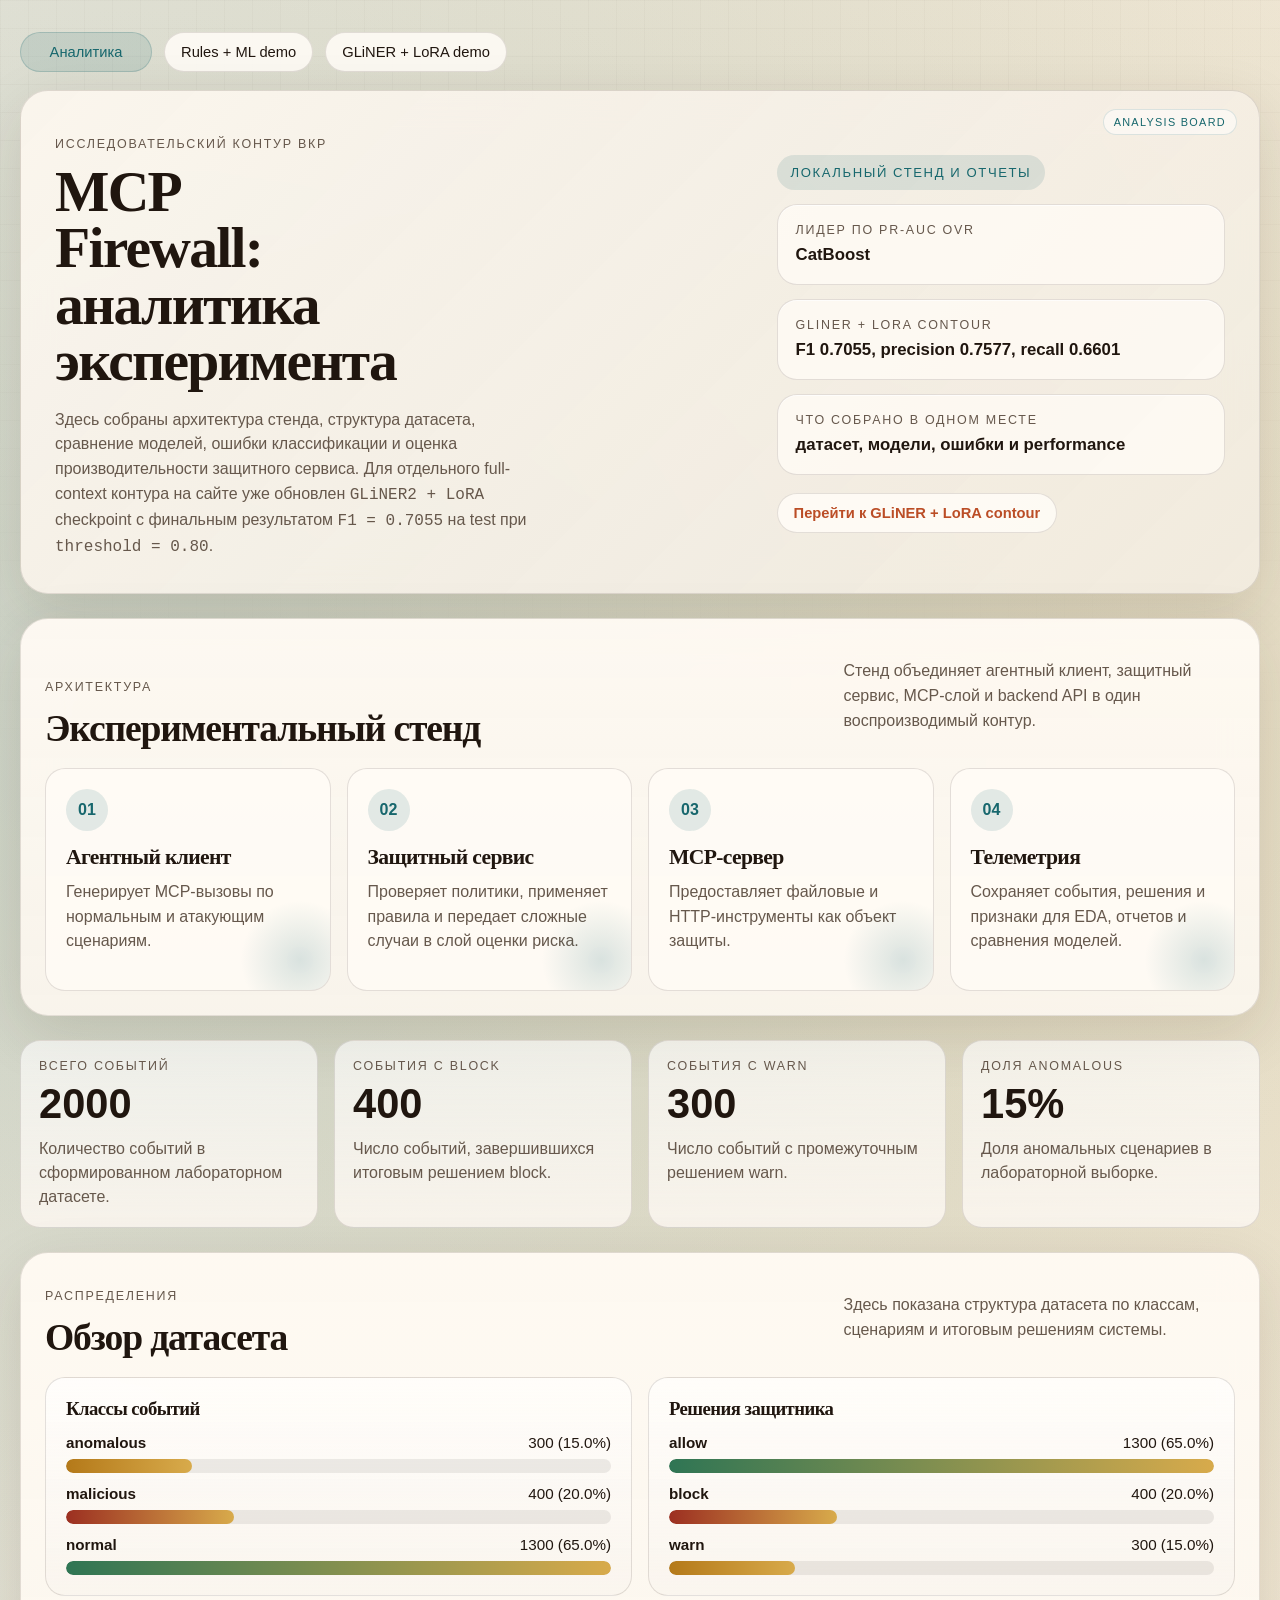
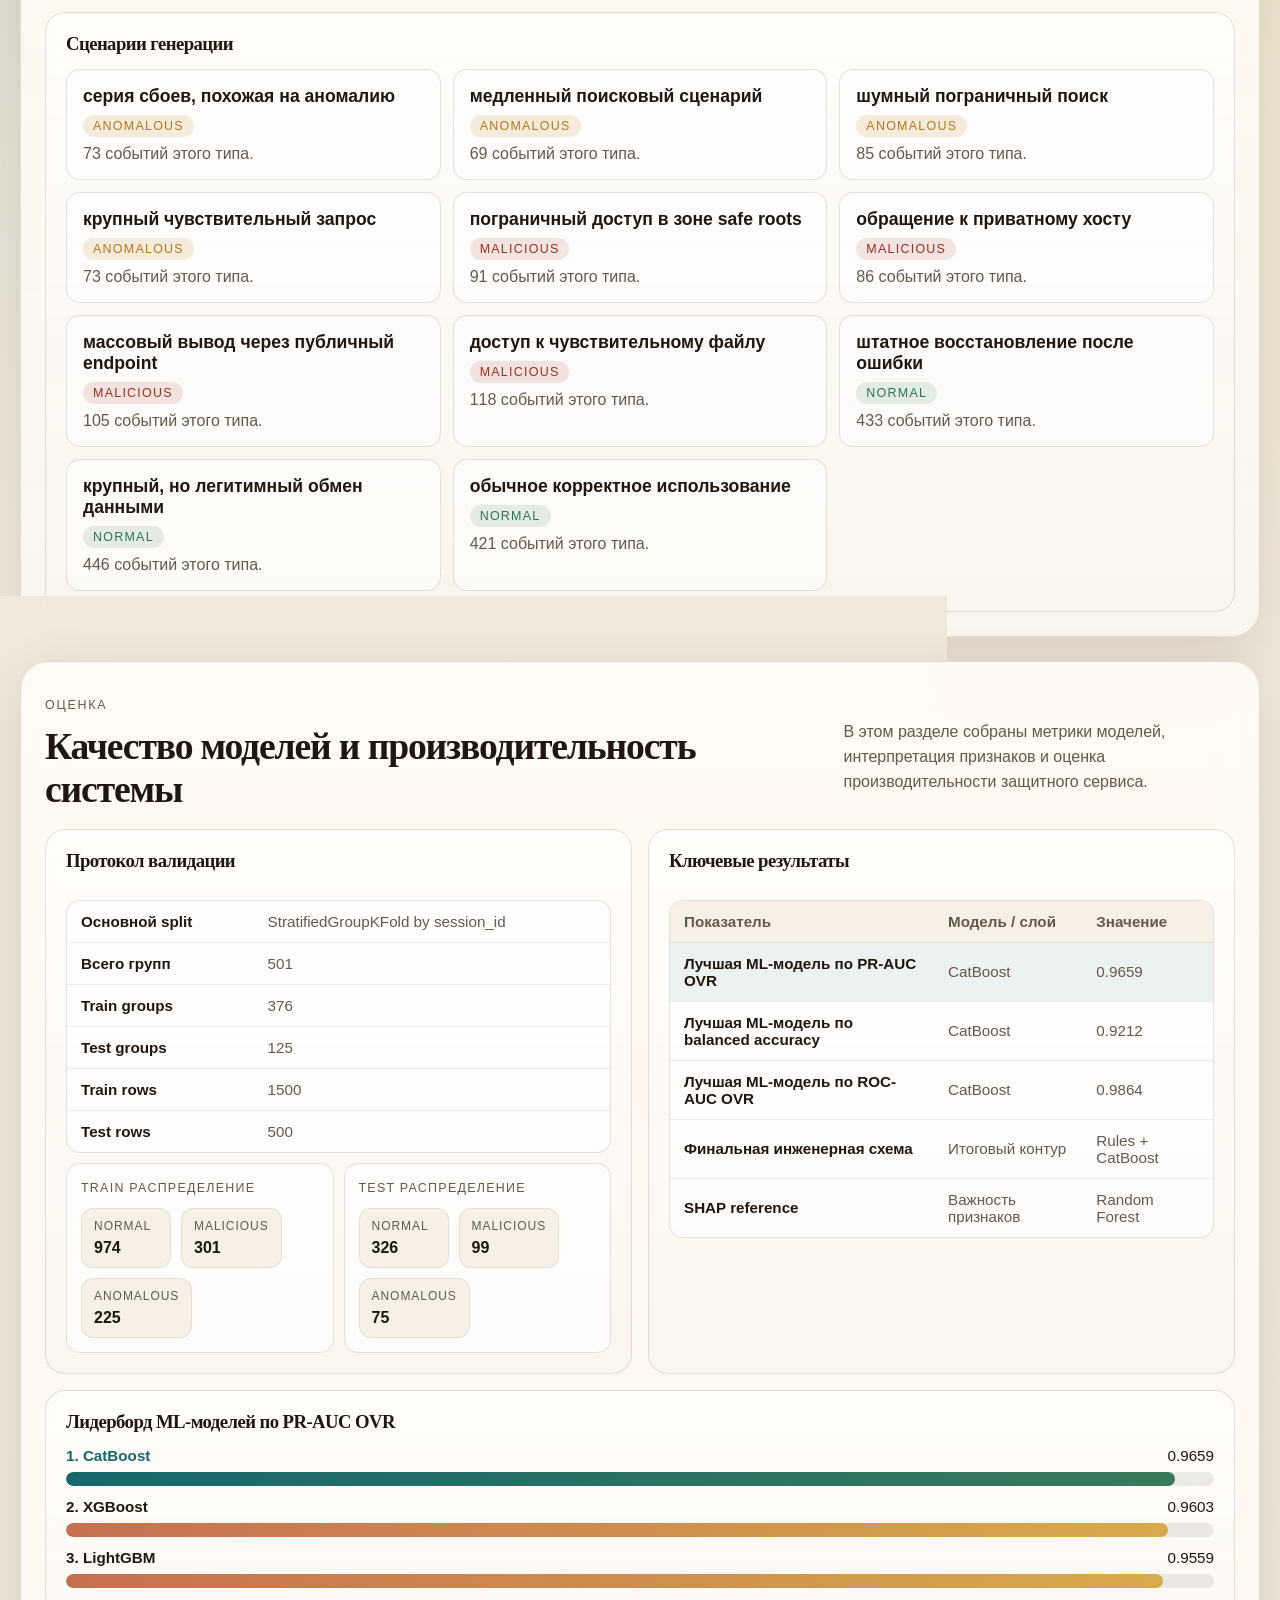
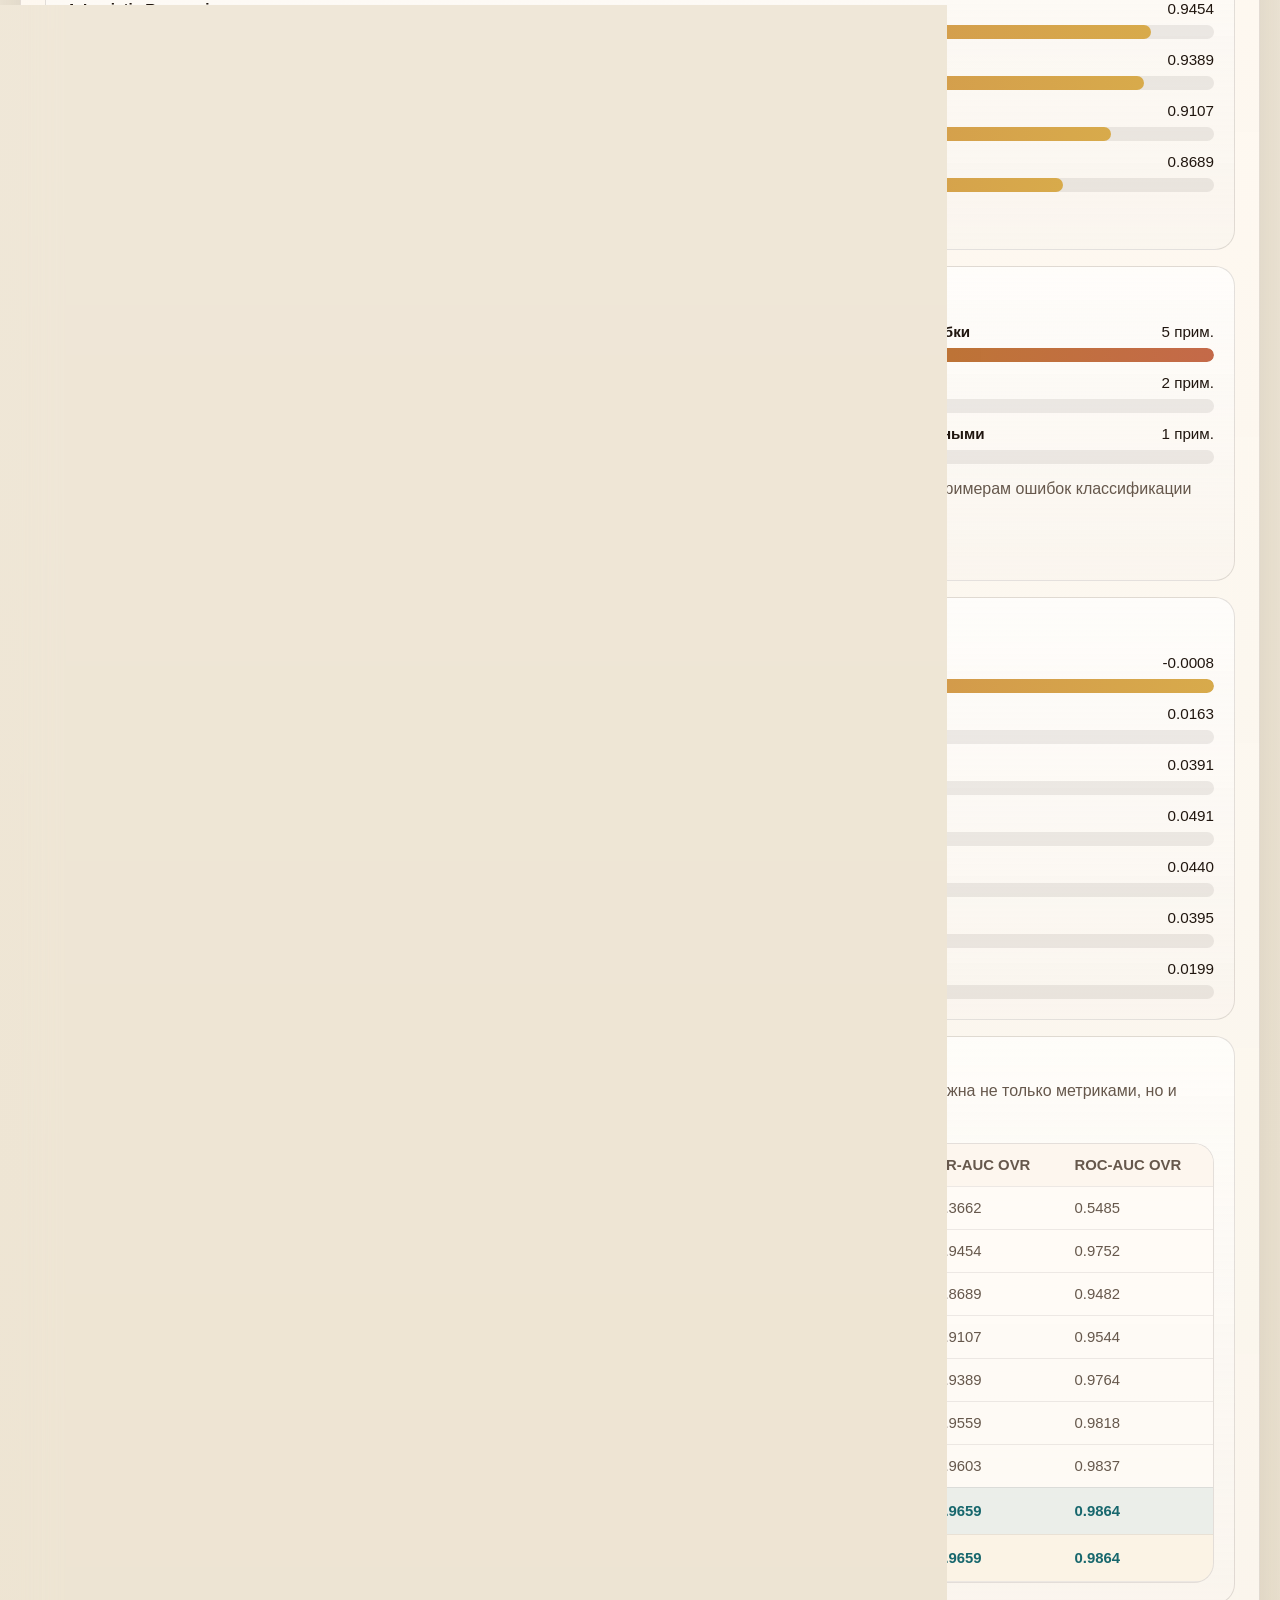
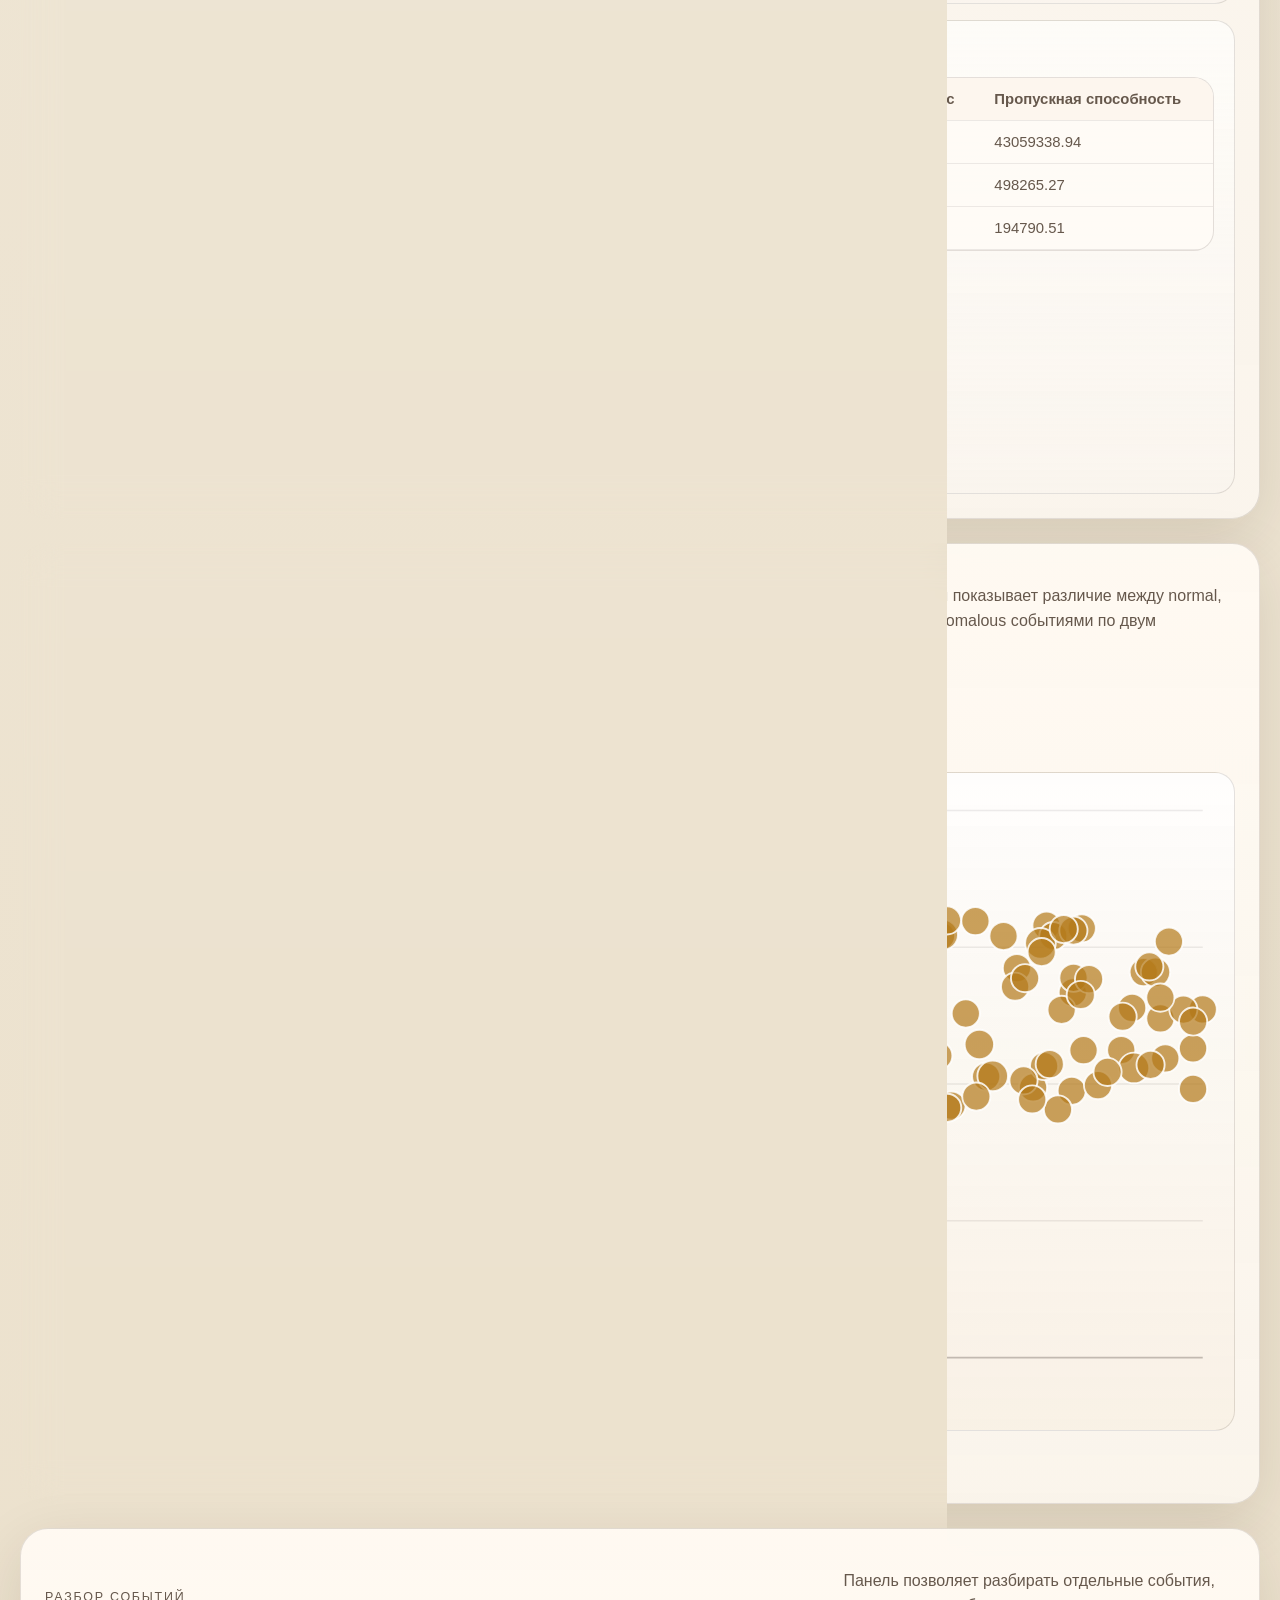
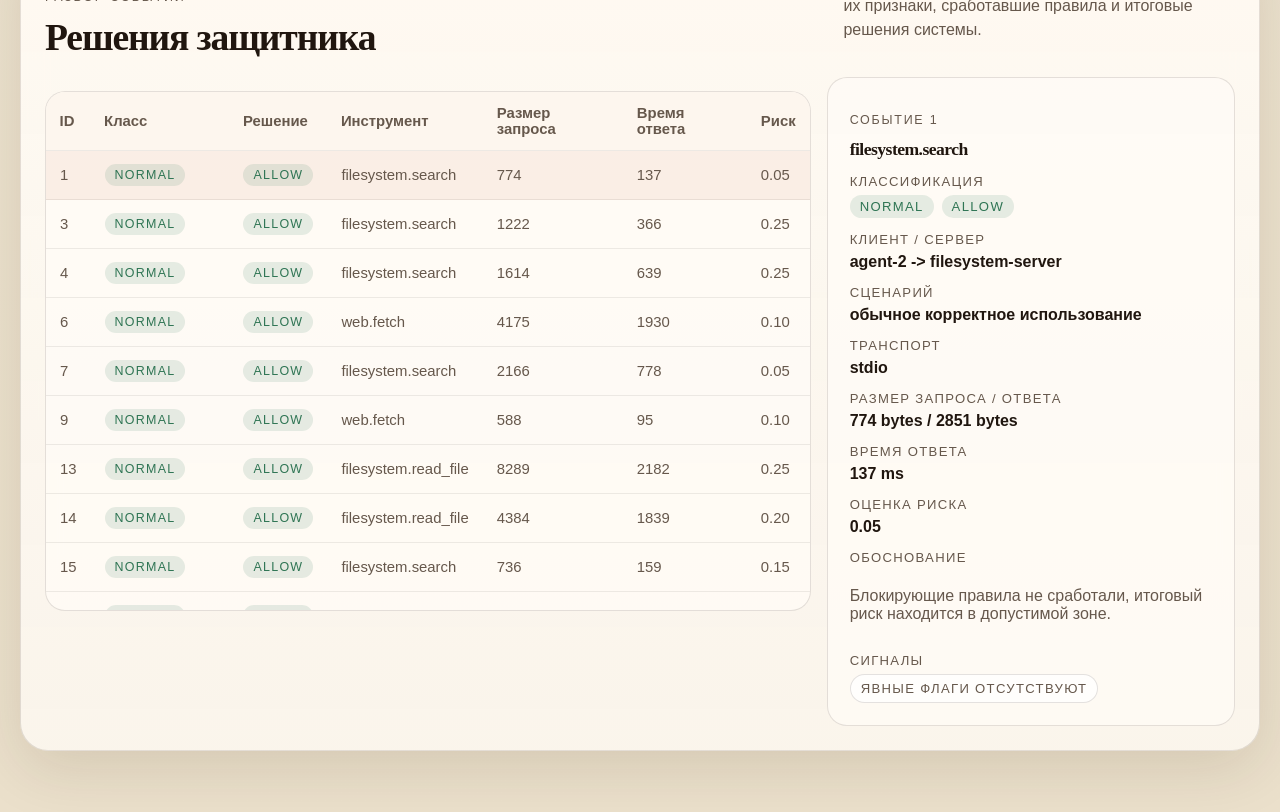
==== commit ae95735b: "Add files via upload" ====
--- a/index.html
+++ b/index.html
@@ -21,6 +21,9 @@
           <p class="hero-text">
             Здесь собраны архитектура стенда, структура датасета, сравнение моделей,
             ошибки классификации и оценка производительности защитного сервиса.
+            Для отдельного full-context контура на сайте уже обновлен
+            <code>GLiNER2 + LoRA</code> checkpoint с финальным результатом
+            <code>F1 = 0.7055</code> на test при <code>threshold = 0.80</code>.
           </p>
         </div>
         <div class="hero-panel">
@@ -28,6 +31,10 @@
           <div class="hero-metric">
             <span class="metric-label">Лидер по PR-AUC OVR</span>
             <strong id="hero-scheme">CatBoost</strong>
+          </div>
+          <div class="hero-metric">
+            <span class="metric-label">GLiNER + LoRA contour</span>
+            <strong>F1 0.7055, precision 0.7577, recall 0.6601</strong>
           </div>
           <div class="hero-metric">
             <span class="metric-label">Что собрано в одном месте</span>
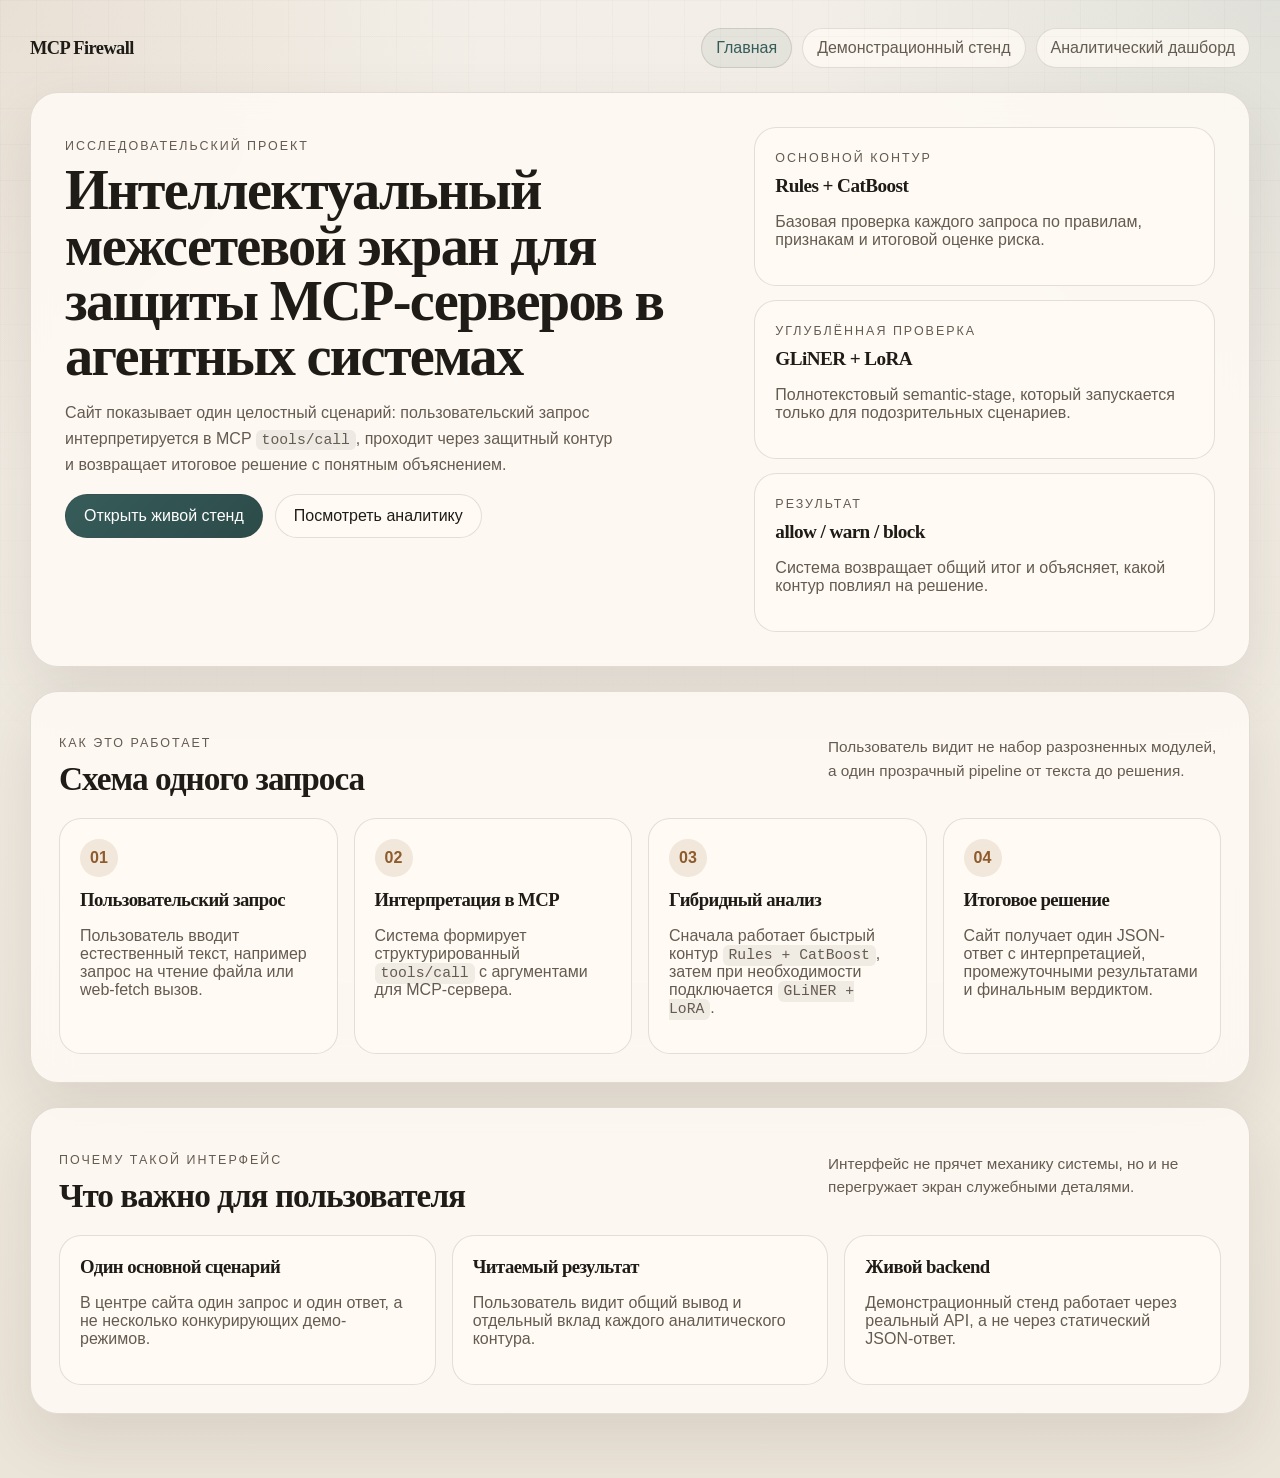
==== commit 1617c730: "Add files via upload" ====
--- a/index.html
+++ b/index.html
@@ -3,248 +3,115 @@
   <head>
     <meta charset="UTF-8" />
     <meta name="viewport" content="width=device-width, initial-scale=1.0" />
-    <title>MCP Firewall — аналитический дашборд</title>
-    <link rel="stylesheet" href="assets/styles.css" />
+    <title>MCP Firewall — интеллектуальный экран для MCP-серверов</title>
+    <link rel="stylesheet" href="./assets/styles.css?v=20260522-live-site" />
   </head>
-  <body class="page-dashboard">
-    <div class="page-shell">
-      <nav class="top-nav reveal-fast">
-        <a class="nav-pill is-active" href="./">Аналитика</a>
-        <a class="nav-pill" href="./demo/">Rules + ML demo</a>
-        <a class="nav-pill" href="./gliner-lora/">GLiNER + LoRA demo</a>
+  <body data-page="home">
+    <div class="site-shell">
+      <nav class="site-nav">
+        <a class="brand-mark" href="./">MCP Firewall</a>
+        <div class="nav-links">
+          <a class="nav-link is-active" href="./">Главная</a>
+          <a class="nav-link" href="./demo/">Демонстрационный стенд</a>
+          <a class="nav-link" href="./dashboard/">Аналитический дашборд</a>
+        </div>
       </nav>
 
-      <header class="hero reveal">
-        <div class="hero-copy">
-          <p class="eyebrow">Исследовательский контур ВКР</p>
-          <h1>MCP Firewall: аналитика эксперимента</h1>
-          <p class="hero-text">
-            Здесь собраны архитектура стенда, структура датасета, сравнение моделей,
-            ошибки классификации и оценка производительности защитного сервиса.
-            Для отдельного full-context контура на сайте уже обновлен
-            <code>GLiNER2 + LoRA</code> checkpoint с финальным результатом
-            <code>F1 = 0.7055</code> на test при <code>threshold = 0.80</code>.
-          </p>
-        </div>
-        <div class="hero-panel">
-          <div class="status-pill">Локальный стенд и отчеты</div>
-          <div class="hero-metric">
-            <span class="metric-label">Лидер по PR-AUC OVR</span>
-            <strong id="hero-scheme">CatBoost</strong>
+      <main class="page-stack">
+        <section class="hero hero-home">
+          <div class="hero-copy">
+            <p class="eyebrow">Исследовательский проект</p>
+            <h1>Интеллектуальный межсетевой экран для защиты MCP-серверов в агентных системах</h1>
+            <p class="hero-text">
+              Сайт показывает один целостный сценарий: пользовательский запрос интерпретируется в MCP
+              <code>tools/call</code>, проходит через защитный контур и возвращает итоговое решение с понятным объяснением.
+            </p>
+            <div class="hero-actions">
+              <a class="button-primary" href="./demo/">Открыть живой стенд</a>
+              <a class="button-secondary" href="./dashboard/">Посмотреть аналитику</a>
+            </div>
           </div>
-          <div class="hero-metric">
-            <span class="metric-label">GLiNER + LoRA contour</span>
-            <strong>F1 0.7055, precision 0.7577, recall 0.6601</strong>
+
+          <div class="hero-panel">
+            <div class="signal-card">
+              <span class="signal-label">Основной контур</span>
+              <strong>Rules + CatBoost</strong>
+              <p>Базовая проверка каждого запроса по правилам, признакам и итоговой оценке риска.</p>
+            </div>
+            <div class="signal-card">
+              <span class="signal-label">Углублённая проверка</span>
+              <strong>GLiNER + LoRA</strong>
+              <p>Полнотекстовый semantic-stage, который запускается только для подозрительных сценариев.</p>
+            </div>
+            <div class="signal-card">
+              <span class="signal-label">Результат</span>
+              <strong>allow / warn / block</strong>
+              <p>Система возвращает общий итог и объясняет, какой контур повлиял на решение.</p>
+            </div>
           </div>
-          <div class="hero-metric">
-            <span class="metric-label">Что собрано в одном месте</span>
-            <strong>датасет, модели, ошибки и performance</strong>
-          </div>
-          <a class="hero-link" href="./gliner-lora/">Перейти к GLiNER + LoRA contour</a>
-        </div>
-      </header>
+        </section>
 
-      <main>
-        <section class="panel reveal">
+        <section class="panel">
           <div class="section-head">
             <div>
-              <p class="eyebrow">Архитектура</p>
-              <h2>Экспериментальный стенд</h2>
+              <p class="eyebrow">Как это работает</p>
+              <h2>Схема одного запроса</h2>
             </div>
             <p class="section-note">
-              Стенд объединяет агентный клиент, защитный сервис, MCP-слой и backend API в один воспроизводимый контур.
+              Пользователь видит не набор разрозненных модулей, а один прозрачный pipeline от текста до решения.
             </p>
           </div>
-          <div class="architecture-grid">
-            <article class="arch-card">
-              <span class="arch-step">01</span>
-              <h3>Агентный клиент</h3>
-              <p>Генерирует MCP-вызовы по нормальным и атакующим сценариям.</p>
+          <div class="pipeline-grid">
+            <article class="pipeline-card">
+              <span class="pipeline-step">01</span>
+              <h3>Пользовательский запрос</h3>
+              <p>Пользователь вводит естественный текст, например запрос на чтение файла или web-fetch вызов.</p>
             </article>
-            <article class="arch-card">
-              <span class="arch-step">02</span>
-              <h3>Защитный сервис</h3>
-              <p>Проверяет политики, применяет правила и передает сложные случаи в слой оценки риска.</p>
+            <article class="pipeline-card">
+              <span class="pipeline-step">02</span>
+              <h3>Интерпретация в MCP</h3>
+              <p>Система формирует структурированный <code>tools/call</code> с аргументами для MCP-сервера.</p>
             </article>
-            <article class="arch-card">
-              <span class="arch-step">03</span>
-              <h3>MCP-сервер</h3>
-              <p>Предоставляет файловые и HTTP-инструменты как объект защиты.</p>
+            <article class="pipeline-card">
+              <span class="pipeline-step">03</span>
+              <h3>Гибридный анализ</h3>
+              <p>Сначала работает быстрый контур <code>Rules + CatBoost</code>, затем при необходимости подключается <code>GLiNER + LoRA</code>.</p>
             </article>
-            <article class="arch-card">
-              <span class="arch-step">04</span>
-              <h3>Телеметрия</h3>
-              <p>Сохраняет события, решения и признаки для EDA, отчетов и сравнения моделей.</p>
+            <article class="pipeline-card">
+              <span class="pipeline-step">04</span>
+              <h3>Итоговое решение</h3>
+              <p>Сайт получает один JSON-ответ с интерпретацией, промежуточными результатами и финальным вердиктом.</p>
             </article>
           </div>
         </section>
 
-        <section class="stats-grid reveal" id="kpi-grid"></section>
-
-        <section class="panel reveal">
+        <section class="panel">
           <div class="section-head">
             <div>
-              <p class="eyebrow">Распределения</p>
-              <h2>Обзор датасета</h2>
+              <p class="eyebrow">Почему такой интерфейс</p>
+              <h2>Что важно для пользователя</h2>
             </div>
             <p class="section-note">
-              Здесь показана структура датасета по классам, сценариям и итоговым решениям системы.
+              Интерфейс не прячет механику системы, но и не перегружает экран служебными деталями.
             </p>
           </div>
-          <div class="charts-grid">
-            <div class="chart-card">
-              <h3>Классы событий</h3>
-              <div id="labels-chart" class="bar-chart"></div>
-            </div>
-            <div class="chart-card">
-              <h3>Решения защитника</h3>
-              <div id="decisions-chart" class="bar-chart"></div>
-            </div>
-            <div class="chart-card chart-card-wide">
-              <h3>Сценарии генерации</h3>
-              <div id="scenario-grid" class="scenario-grid"></div>
-            </div>
-          </div>
-        </section>
-
-        <section class="panel reveal">
-          <div class="section-head">
-            <div>
-              <p class="eyebrow">Оценка</p>
-              <h2>Качество моделей и производительность системы</h2>
-            </div>
-            <p class="section-note">
-              В этом разделе собраны метрики моделей, интерпретация признаков и оценка производительности защитного сервиса.
-            </p>
-          </div>
-          <div class="charts-grid">
-            <div class="chart-card">
-              <h3>Протокол валидации</h3>
-              <div id="split-protocol" class="meta-list"></div>
-            </div>
-            <div class="chart-card">
-              <h3>Ключевые результаты</h3>
-              <div id="evaluation-summary" class="meta-list"></div>
-            </div>
-            <div class="chart-card chart-card-wide">
-              <h3>Лидерборд ML-моделей по PR-AUC OVR</h3>
-              <div id="model-leaderboard" class="bar-chart"></div>
-            </div>
-            <div class="chart-card">
-              <h3>Confusion matrix лидера</h3>
-              <div id="confusion-matrix" class="matrix-wrap"></div>
-            </div>
-            <div class="chart-card">
-              <h3>Ошибки по сценариям</h3>
-              <div id="scenario-errors" class="bar-chart"></div>
-            </div>
-            <div class="chart-card chart-card-wide">
-              <h3>Overfitting gap</h3>
-              <div id="overfitting-gap" class="bar-chart"></div>
-            </div>
-            <div class="chart-card chart-card-wide">
-              <h3>Сравнение моделей</h3>
-              <p class="chart-note">
-                Таблица позволяет отдельно посмотреть на качество ML-моделей и на итоговый рабочий контур. Гибридная схема важна не только метриками, но и гарантированной ранней блокировкой явных нарушений.
-              </p>
-              <div class="table-wrap compact-wrap">
-                <table>
-                  <thead>
-                    <tr>
-                      <th>Модель</th>
-                      <th>Balanced Accuracy</th>
-                      <th>Macro Precision</th>
-                      <th>Macro Recall</th>
-                      <th>PR-AUC OVR</th>
-                      <th>ROC-AUC OVR</th>
-                    </tr>
-                  </thead>
-                  <tbody id="model-metrics-table"></tbody>
-                </table>
-              </div>
-            </div>
-            <div class="chart-card">
-              <h3>SHAP-анализ признаков</h3>
-              <div id="feature-importance-chart" class="bar-chart"></div>
-            </div>
-            <div class="chart-card">
-              <h3>Производительность</h3>
-              <div class="table-wrap compact-wrap">
-                <table>
-                  <thead>
-                    <tr>
-                      <th>Конфигурация</th>
-                      <th>На событие, мс</th>
-                      <th>Пропускная способность</th>
-                    </tr>
-                  </thead>
-                  <tbody id="performance-table"></tbody>
-                </table>
-              </div>
-            </div>
-          </div>
-        </section>
-
-        <section class="panel reveal">
-          <div class="section-head">
-            <div>
-              <p class="eyebrow">Интерактивный анализ</p>
-              <h2>Размер запроса и время ответа</h2>
-            </div>
-            <p class="section-note">
-              Визуализация показывает различие между normal, malicious и anomalous событиями по двум признакам.
-            </p>
-          </div>
-          <div class="filters" id="filters"></div>
-          <div class="scatter-wrap">
-            <svg id="scatter-plot" viewBox="0 0 760 420" role="img" aria-label="Scatter plot"></svg>
-          </div>
-          <div id="scatter-legend" class="legend"></div>
-        </section>
-
-        <section class="panel reveal">
-          <div class="section-head">
-            <div>
-              <p class="eyebrow">Разбор событий</p>
-              <h2>Решения защитника</h2>
-            </div>
-            <p class="section-note">
-              Панель позволяет разбирать отдельные события, их признаки, сработавшие правила и итоговые решения системы.
-            </p>
-          </div>
-          <div class="explorer-grid">
-            <div class="table-wrap">
-              <table>
-                <thead>
-                  <tr>
-                    <th>ID</th>
-                    <th>Класс</th>
-                    <th>Решение</th>
-                    <th>Инструмент</th>
-                    <th>Размер запроса</th>
-                    <th>Время ответа</th>
-                    <th>Риск</th>
-                  </tr>
-                </thead>
-                <tbody id="events-table"></tbody>
-              </table>
-            </div>
-            <aside class="detail-card" id="event-detail">
-              <p class="detail-empty">Выбери событие, чтобы посмотреть детали.</p>
-            </aside>
+          <div class="focus-grid">
+            <article class="focus-card">
+              <h3>Один основной сценарий</h3>
+              <p>В центре сайта один запрос и один ответ, а не несколько конкурирующих демо-режимов.</p>
+            </article>
+            <article class="focus-card">
+              <h3>Читаемый результат</h3>
+              <p>Пользователь видит общий вывод и отдельный вклад каждого аналитического контура.</p>
+            </article>
+            <article class="focus-card">
+              <h3>Живой backend</h3>
+              <p>Демонстрационный стенд работает через реальный API, а не через статический JSON-ответ.</p>
+            </article>
           </div>
         </section>
       </main>
     </div>
-
-    <template id="kpi-card-template">
-      <article class="kpi-card reveal-fast">
-        <span class="kpi-label"></span>
-        <strong class="kpi-value"></strong>
-        <p class="kpi-note"></p>
-      </article>
-    </template>
-
-    <script src="assets/app.js"></script>
+    <script src="./assets/site-config.js?v=20260522-live-site"></script>
   </body>
 </html>
--- a/assets/styles.css
+++ b/assets/styles.css
@@ -1,21 +1,21 @@
 :root {
-  --bg: #f5efe4;
-  --bg-soft: #fbf7f0;
-  --panel: rgba(255, 252, 246, 0.78);
-  --panel-strong: rgba(255, 248, 238, 0.94);
-  --line: rgba(32, 22, 15, 0.12);
-  --text: #20160f;
-  --muted: #66584c;
-  --accent: #bb4d26;
-  --accent-2: #17676d;
-  --accent-3: #d6a43b;
-  --danger: #9c2f21;
-  --warn: #b47919;
-  --safe: #2f7554;
-  --shadow: 0 18px 60px rgba(52, 31, 12, 0.12);
+  --bg: #f3efe8;
+  --bg-strong: #ebe4d8;
+  --surface: rgba(255, 251, 245, 0.84);
+  --surface-strong: rgba(255, 250, 244, 0.94);
+  --line: rgba(63, 52, 43, 0.14);
+  --text: #1f1c18;
+  --muted: #645b52;
+  --accent: #8e5b2c;
+  --accent-soft: #d8c2a5;
+  --teal: #365c5a;
+  --safe: #2f6e58;
+  --warn: #a3701d;
+  --danger: #8b3d2c;
+  --shadow: 0 24px 60px rgba(54, 41, 26, 0.10);
   --radius-xl: 28px;
-  --radius-lg: 20px;
-  --radius-md: 14px;
+  --radius-lg: 22px;
+  --radius-md: 16px;
 }
 
 * {
@@ -28,19 +28,12 @@
 
 body {
   margin: 0;
-  font-family: "Avenir Next", "Trebuchet MS", sans-serif;
   color: var(--text);
+  font-family: "Avenir Next", "Segoe UI", sans-serif;
   background:
-    radial-gradient(circle at top left, rgba(214, 164, 59, 0.15), transparent 24%),
-    radial-gradient(circle at top right, rgba(23, 103, 109, 0.12), transparent 28%),
-    linear-gradient(180deg, #f7f1e7 0%, #efe4d1 100%);
-}
-
-body.page-dashboard {
-  background:
-    radial-gradient(circle at 12% 10%, rgba(23, 103, 109, 0.18), transparent 22%),
-    radial-gradient(circle at 86% 10%, rgba(214, 164, 59, 0.16), transparent 24%),
-    linear-gradient(180deg, #f3ede2 0%, #ebe0cb 100%);
+    radial-gradient(circle at top left, rgba(142, 91, 44, 0.10), transparent 25%),
+    radial-gradient(circle at top right, rgba(54, 92, 90, 0.10), transparent 24%),
+    linear-gradient(180deg, var(--bg) 0%, var(--bg-strong) 100%);
 }
 
 body::before {
@@ -49,860 +42,449 @@
   inset: 0;
   pointer-events: none;
   background-image:
-    linear-gradient(rgba(32, 22, 15, 0.04) 1px, transparent 1px),
-    linear-gradient(90deg, rgba(32, 22, 15, 0.04) 1px, transparent 1px);
-  background-size: 28px 28px;
-  mask-image: linear-gradient(180deg, rgba(0, 0, 0, 0.55), transparent 90%);
-}
-
-.page-shell {
-  width: min(1240px, calc(100% - 32px));
+    linear-gradient(rgba(31, 28, 24, 0.03) 1px, transparent 1px),
+    linear-gradient(90deg, rgba(31, 28, 24, 0.03) 1px, transparent 1px);
+  background-size: 36px 36px;
+  mask-image: linear-gradient(180deg, rgba(0, 0, 0, 0.6), transparent 90%);
+}
+
+.site-shell {
+  width: min(1220px, calc(100% - 32px));
   margin: 0 auto;
-  padding: 32px 0 64px;
-}
-
-.top-nav {
-  display: flex;
+  padding: 28px 0 64px;
+}
+
+.site-nav {
+  display: flex;
+  justify-content: space-between;
+  align-items: center;
+  gap: 16px;
+  margin-bottom: 24px;
+}
+
+.brand-mark {
+  color: var(--text);
+  text-decoration: none;
+  font-family: "Iowan Old Style", "Palatino Linotype", serif;
+  font-size: 1.15rem;
+  font-weight: 700;
+  letter-spacing: -0.03em;
+}
+
+.nav-links {
+  display: flex;
+  gap: 10px;
+  flex-wrap: wrap;
+}
+
+.nav-link,
+.button-primary,
+.button-secondary,
+.example-chip {
+  border: 1px solid var(--line);
+  border-radius: 999px;
+  text-decoration: none;
+  transition: transform 180ms ease, border-color 180ms ease, background 180ms ease;
+}
+
+.nav-link {
+  padding: 10px 14px;
+  color: var(--muted);
+  background: rgba(255, 251, 245, 0.74);
+}
+
+.nav-link:hover,
+.button-primary:hover,
+.button-secondary:hover,
+.example-chip:hover {
+  transform: translateY(-1px);
+  border-color: rgba(54, 92, 90, 0.28);
+}
+
+.nav-link.is-active {
+  color: var(--teal);
+  background: rgba(54, 92, 90, 0.08);
+}
+
+.page-stack {
+  display: grid;
+  gap: 24px;
+}
+
+.hero,
+.panel,
+.kpi-card {
+  border: 1px solid var(--line);
+  border-radius: var(--radius-xl);
+  background: var(--surface);
+  backdrop-filter: blur(18px);
+  box-shadow: var(--shadow);
+}
+
+.hero {
+  display: grid;
+  grid-template-columns: 1.3fr 0.9fr;
+  gap: 24px;
+  padding: 34px;
+}
+
+.hero-copy h1,
+.section-head h2,
+.pipeline-card h3,
+.focus-card h3,
+.signal-card strong,
+.chart-card h3,
+.technical-card strong,
+.decision-head strong,
+.stage-card h3,
+.panel h1 {
+  margin: 0;
+  font-family: "Iowan Old Style", "Palatino Linotype", serif;
+  letter-spacing: -0.03em;
+}
+
+.hero-copy h1,
+.panel h1 {
+  font-size: clamp(2.1rem, 4.4vw, 3.8rem);
+  line-height: 0.98;
+}
+
+.eyebrow,
+.signal-label,
+.kpi-label,
+.decision-label {
+  display: inline-block;
+  margin-bottom: 10px;
+  color: var(--muted);
+  font-size: 0.78rem;
+  text-transform: uppercase;
+  letter-spacing: 0.16em;
+}
+
+.hero-text,
+.section-note,
+.signal-card p,
+.pipeline-card p,
+.focus-card p,
+.kpi-note,
+.empty-state,
+.stage-rationale,
+.decision-rationale,
+.trigger-note,
+.technical-card pre,
+.field span,
+.metrics-table,
+.bar-meta span,
+.card-head span {
+  color: var(--muted);
+}
+
+.hero-text {
+  max-width: 62ch;
+  font-size: 1rem;
+  line-height: 1.6;
+}
+
+.hero-actions,
+.actions-row,
+.examples-row {
+  display: flex;
+  flex-wrap: wrap;
   gap: 12px;
-  margin-bottom: 18px;
-}
-
-.nav-pill,
-.hero-link {
+}
+
+.button-primary,
+.button-secondary,
+.example-chip {
+  cursor: pointer;
+  font: inherit;
+}
+
+.button-primary,
+.button-secondary {
+  padding: 12px 18px;
+}
+
+.button-primary {
+  color: #fff;
+  background: linear-gradient(135deg, var(--teal), #2c4b49);
+}
+
+.button-secondary,
+.example-chip {
+  color: var(--text);
+  background: rgba(255, 250, 244, 0.8);
+}
+
+.button-primary:disabled,
+.button-secondary:disabled {
+  opacity: 0.7;
+  cursor: progress;
+}
+
+.hero-panel,
+.compact-panel {
+  display: grid;
+  gap: 14px;
+}
+
+.signal-card,
+.pipeline-card,
+.focus-card,
+.chart-card,
+.technical-card,
+.stage-card,
+.kpi-card,
+.table-card,
+.decision-card,
+.loading-card {
+  border: 1px solid var(--line);
+  border-radius: var(--radius-lg);
+  background: var(--surface-strong);
+}
+
+.signal-card,
+.pipeline-card,
+.focus-card,
+.chart-card,
+.technical-card,
+.stage-card,
+.kpi-card,
+.decision-card,
+.loading-card {
+  padding: 20px;
+}
+
+.signal-card strong {
+  display: block;
+  font-size: 1.2rem;
+  margin-bottom: 8px;
+}
+
+.panel {
+  padding: 28px;
+}
+
+.panel-compact {
+  max-width: 760px;
+}
+
+.section-head {
+  display: flex;
+  justify-content: space-between;
+  gap: 16px;
+  align-items: end;
+  margin-bottom: 20px;
+}
+
+.section-head h2 {
+  font-size: clamp(1.5rem, 2.6vw, 2.3rem);
+}
+
+.section-note {
+  max-width: 46ch;
+  font-size: 0.96rem;
+  line-height: 1.55;
+}
+
+.pipeline-grid,
+.focus-grid,
+.chart-grid {
+  display: grid;
+  grid-template-columns: repeat(3, minmax(0, 1fr));
+  gap: 16px;
+}
+
+.chart-grid-lower {
+  margin-top: 16px;
+}
+
+.pipeline-grid {
+  grid-template-columns: repeat(4, minmax(0, 1fr));
+}
+
+.dashboard-pipeline .pipeline-card {
+  min-height: 200px;
+}
+
+.pipeline-step {
   display: inline-flex;
   align-items: center;
   justify-content: center;
-  width: fit-content;
-  padding: 11px 16px;
+  width: 38px;
+  height: 38px;
+  border-radius: 50%;
+  background: rgba(142, 91, 44, 0.12);
+  color: var(--accent);
+  font-weight: 700;
+  margin-bottom: 12px;
+}
+
+.stats-grid {
+  display: grid;
+  grid-template-columns: repeat(4, minmax(0, 1fr));
+  gap: 16px;
+}
+
+.kpi-value {
+  display: block;
+  margin: 10px 0 12px;
+  font-size: 1.7rem;
+  line-height: 1.05;
+}
+
+.config-grid,
+.composer-grid,
+.technical-grid,
+.result-grid {
+  display: grid;
+  gap: 16px;
+}
+
+.composer-grid,
+.config-grid {
+  max-width: 980px;
+}
+
+.result-grid {
+  grid-template-columns: 1.2fr 1fr 1fr;
+  align-items: start;
+}
+
+.result-panel-primary {
+  grid-column: 1;
+}
+
+.technical-grid {
+  grid-template-columns: repeat(2, minmax(0, 1fr));
+}
+
+.technical-card-wide {
+  grid-column: 1 / -1;
+}
+
+.field {
+  display: grid;
+  gap: 10px;
+}
+
+.field-wide {
+  width: 100%;
+}
+
+.field input,
+.field textarea,
+.field select {
+  width: 100%;
   border: 1px solid var(--line);
-  border-radius: 999px;
-  background: rgba(255, 252, 246, 0.88);
+  border-radius: var(--radius-md);
+  background: rgba(255, 250, 244, 0.94);
   color: var(--text);
-  text-decoration: none;
-  font-size: 0.92rem;
-  transition: transform 180ms ease, background 180ms ease, border-color 180ms ease;
-}
-
-.nav-pill:hover,
-.hero-link:hover {
-  transform: translateY(-1px);
-  background: rgba(255, 248, 238, 0.96);
-  border-color: rgba(187, 77, 38, 0.24);
-}
-
-.nav-pill.is-active {
-  background: rgba(23, 103, 109, 0.12);
-  color: var(--accent-2);
-  border-color: rgba(23, 103, 109, 0.2);
-}
-
-body.page-dashboard .nav-pill {
-  min-width: 132px;
-}
-
-.hero,
-.panel,
-.kpi-card {
-  backdrop-filter: blur(18px);
-}
-
-.hero {
-  position: relative;
-  display: grid;
-  grid-template-columns: 1.4fr 0.9fr;
-  gap: 24px;
-  padding: 34px;
-  border: 1px solid var(--line);
-  border-radius: var(--radius-xl);
-  background: linear-gradient(135deg, rgba(255, 246, 234, 0.92), rgba(246, 238, 225, 0.82));
-  box-shadow: var(--shadow);
-}
-
-body.page-dashboard .hero {
-  background:
-    linear-gradient(135deg, rgba(251, 246, 238, 0.96), rgba(242, 236, 225, 0.9)),
-    linear-gradient(90deg, rgba(23, 103, 109, 0.04), rgba(214, 164, 59, 0.04));
-}
-
-body.page-dashboard .hero::after {
-  content: "analysis board";
-  position: absolute;
-  top: 18px;
-  right: 22px;
-  padding: 6px 10px;
-  border-radius: 999px;
-  border: 1px solid rgba(23, 103, 109, 0.14);
-  background: rgba(255, 255, 255, 0.52);
-  color: var(--accent-2);
-  font-size: 0.68rem;
-  letter-spacing: 0.12em;
-  text-transform: uppercase;
-}
-
-.hero-copy h1,
-.section-head h2,
-.arch-card h3,
-.chart-card h3,
-.detail-card h3 {
-  margin: 0;
-  font-family: "Iowan Old Style", "Palatino Linotype", "Book Antiqua", serif;
-  font-weight: 700;
-  letter-spacing: -0.03em;
-}
-
-.hero-copy h1 {
-  font-size: clamp(2.1rem, 4.5vw, 4rem);
-  line-height: 0.98;
-  max-width: 11ch;
-}
-
-.hero-text,
-.section-note,
-.arch-card p,
-.chart-card p,
-.detail-card p,
-.kpi-note,
-table,
-.filters label {
-  color: var(--muted);
-}
-
-.hero-text {
-  margin: 18px 0 0;
-  max-width: 54ch;
-  font-size: 1rem;
-  line-height: 1.55;
-}
-
-.hero-panel {
+  font: inherit;
+  padding: 14px 16px;
+  resize: vertical;
+}
+
+.field input:focus,
+.field textarea:focus,
+.field select:focus {
+  outline: 2px solid rgba(54, 92, 90, 0.18);
+  border-color: rgba(54, 92, 90, 0.26);
+}
+
+.inline-fields {
+  display: grid;
+  grid-template-columns: minmax(0, 320px);
+  gap: 16px;
+}
+
+.empty-state,
+.loading-card {
+  min-height: 160px;
+  display: grid;
+  align-items: center;
+  justify-items: center;
+  text-align: center;
+  line-height: 1.6;
+}
+
+.decision-card {
+  min-height: 220px;
   display: grid;
   gap: 14px;
   align-content: start;
 }
 
-body.page-dashboard .hero-panel {
-  padding-top: 30px;
-}
-
-.hero-link {
-  margin-top: 4px;
-  color: var(--accent);
-  font-weight: 600;
-}
-
-.status-pill {
-  width: fit-content;
-  padding: 10px 14px;
-  border-radius: 999px;
-  background: rgba(187, 77, 38, 0.12);
-  color: var(--accent);
-  font-size: 0.82rem;
-  text-transform: uppercase;
-  letter-spacing: 0.12em;
-}
-
-body.page-dashboard .status-pill {
-  background: rgba(23, 103, 109, 0.12);
-  color: var(--accent-2);
-}
-
-.hero-metric,
-.arch-card,
-.chart-card,
-.detail-card,
-.kpi-card,
-.table-wrap {
-  border: 1px solid var(--line);
-  border-radius: var(--radius-lg);
-  background: var(--panel);
-}
-
-.hero-metric {
-  padding: 18px;
-  box-shadow: inset 0 1px 0 rgba(255, 255, 255, 0.65);
-}
-
-.metric-label,
-.eyebrow,
-.kpi-label {
-  display: block;
-  font-size: 0.78rem;
-  text-transform: uppercase;
-  letter-spacing: 0.14em;
-  color: var(--muted);
-}
-
-.hero-metric strong {
-  display: block;
-  margin-top: 8px;
-  font-size: 1.05rem;
-  line-height: 1.25;
-  word-break: break-word;
-}
-
-main {
-  display: grid;
-  gap: 24px;
-  margin-top: 24px;
-}
-
-.panel {
-  padding: 24px;
-  border: 1px solid var(--line);
-  border-radius: var(--radius-xl);
-  background: var(--panel-strong);
-  box-shadow: var(--shadow);
-}
-
-body.page-dashboard .panel {
-  background:
-    linear-gradient(180deg, rgba(255, 250, 243, 0.96), rgba(251, 246, 238, 0.92));
-}
-
-.section-head {
-  display: flex;
-  justify-content: space-between;
-  gap: 20px;
-  align-items: end;
-  margin-bottom: 18px;
-}
-
-.section-head h2 {
-  font-size: clamp(1.5rem, 3vw, 2.35rem);
-}
-
-.section-note {
-  max-width: 44ch;
-  line-height: 1.55;
-}
-
-.architecture-grid,
-.stats-grid,
-.charts-grid,
-.explorer-grid,
-.demo-grid {
-  display: grid;
-  gap: 16px;
-}
-
-.architecture-grid {
-  grid-template-columns: repeat(4, minmax(0, 1fr));
-}
-
-.arch-card {
-  position: relative;
-  overflow: hidden;
-  padding: 20px;
-  min-height: 180px;
-}
-
-.arch-card::after {
-  content: "";
-  position: absolute;
-  inset: auto -30px -30px auto;
-  width: 120px;
-  height: 120px;
-  border-radius: 50%;
-  background: radial-gradient(circle, rgba(187, 77, 38, 0.18), transparent 70%);
-}
-
-body.page-dashboard .arch-card::after {
-  background: radial-gradient(circle, rgba(23, 103, 109, 0.16), transparent 70%);
-}
-
-.arch-step {
-  display: inline-flex;
-  align-items: center;
-  justify-content: center;
-  width: 42px;
-  height: 42px;
-  border-radius: 50%;
-  background: rgba(23, 103, 109, 0.12);
-  color: var(--accent-2);
-  font-weight: 700;
-}
-
-.arch-card h3 {
-  margin-top: 14px;
-  font-size: 1.35rem;
-}
-
-.arch-card p {
-  margin-top: 10px;
-  line-height: 1.55;
-}
-
-.stats-grid {
-  grid-template-columns: repeat(4, minmax(0, 1fr));
-}
-
-.kpi-card {
-  padding: 18px;
-  min-height: 144px;
-  background: linear-gradient(180deg, rgba(255, 255, 255, 0.62), rgba(250, 245, 238, 0.9));
-}
-
-.kpi-value {
-  display: block;
-  margin-top: 10px;
-  font-size: clamp(1.8rem, 4vw, 2.6rem);
-  line-height: 1;
-}
-
-.kpi-note {
-  margin: 12px 0 0;
-  line-height: 1.5;
-}
-
-.charts-grid {
-  grid-template-columns: repeat(2, minmax(0, 1fr));
-}
-
-.chart-card {
-  padding: 20px;
-  background: linear-gradient(180deg, rgba(255, 255, 255, 0.64), rgba(250, 245, 238, 0.92));
-}
-
-.demo-grid {
-  grid-template-columns: minmax(0, 1fr) minmax(340px, 1fr);
-}
-
-.chart-card-wide {
-  grid-column: 1 / -1;
-}
-
-.bar-chart,
-.scenario-grid,
-.scatter-wrap,
-.table-wrap {
-  margin-top: 14px;
-}
-
-.compact-wrap {
-  max-height: 360px;
-}
-
-.bar-chart {
-  display: grid;
-  gap: 12px;
-}
-
-.bar-row {
-  display: grid;
-  gap: 8px;
-}
-
-.bar-meta {
-  display: flex;
-  justify-content: space-between;
-  gap: 10px;
-  font-size: 0.95rem;
-}
-
-.bar-track {
-  overflow: hidden;
-  height: 14px;
-  border-radius: 999px;
-  background: rgba(32, 22, 15, 0.08);
-}
-
-.bar-fill {
-  height: 100%;
-  border-radius: inherit;
-  background: linear-gradient(90deg, var(--accent), var(--accent-3));
-}
-
-.scenario-grid {
-  display: grid;
-  grid-template-columns: repeat(3, minmax(0, 1fr));
-  gap: 12px;
-}
-
-.scenario-card {
-  padding: 16px;
-  border-radius: var(--radius-md);
-  border: 1px solid var(--line);
-  background: rgba(255, 255, 255, 0.54);
-}
-
-.scenario-card h4,
-.detail-card h3 {
-  margin: 0;
-  font-size: 1.1rem;
-}
-
-.scenario-card p {
-  margin: 8px 0 0;
-  color: var(--muted);
-}
-
-.chart-empty {
-  margin: 0;
-  color: var(--muted);
-  line-height: 1.6;
-}
-
-.chart-note {
-  margin: 0 0 14px;
-  color: var(--muted);
-  line-height: 1.55;
-}
-
-.filters {
-  display: flex;
-  flex-wrap: wrap;
-  gap: 12px;
-}
-
-.demo-field {
-  display: grid;
-  gap: 6px;
-  color: var(--muted);
-  font-size: 0.88rem;
-}
-
-.demo-field-wide {
-  width: 100%;
-}
-
-.demo-field span {
-  display: block;
-  color: var(--text);
-  font-size: 0.86rem;
-  font-weight: 600;
-}
-
-.demo-field textarea,
-.demo-field select {
-  width: 100%;
-  padding: 12px 14px;
-  border: 1px solid var(--line);
-  border-radius: 12px;
-  background: rgba(255, 255, 255, 0.82);
-  color: var(--text);
-  font: inherit;
-  appearance: none;
-}
-
-.demo-field textarea {
-  resize: vertical;
-  min-height: 180px;
-  line-height: 1.5;
-  background: linear-gradient(180deg, rgba(255, 255, 255, 0.94), rgba(250, 246, 239, 0.96));
-  box-shadow: inset 0 1px 0 rgba(255, 255, 255, 0.6);
-}
-
-.demo-controls {
-  display: grid;
-  grid-template-columns: repeat(2, minmax(0, 1fr));
-  gap: 12px;
-}
-
-.demo-composer {
-  margin-top: 18px;
-  padding: 18px;
-  border: 1px solid rgba(23, 103, 109, 0.12);
-  border-radius: 18px;
-  background: linear-gradient(180deg, rgba(255, 255, 255, 0.72), rgba(249, 243, 233, 0.88));
-  box-shadow: inset 0 1px 0 rgba(255, 255, 255, 0.55);
-}
-
-.demo-composer-footer {
-  display: grid;
-  grid-template-columns: minmax(0, 1fr) auto;
-  gap: 16px;
-  align-items: end;
-  margin-top: 16px;
-}
-
-.demo-examples-block {
-  margin: 18px 0;
-  padding: 16px;
-  border: 1px solid var(--line);
-  border-radius: var(--radius-md);
-  background: rgba(255, 255, 255, 0.56);
-}
-
-.demo-examples-head {
+.decision-head {
   display: flex;
   justify-content: space-between;
   gap: 16px;
   align-items: start;
-  margin-bottom: 14px;
-}
-
-.demo-examples-head span {
+}
+
+.decision-head strong {
+  font-size: clamp(2rem, 4vw, 3.2rem);
+}
+
+.decision-meta {
+  display: flex;
+  flex-wrap: wrap;
+  gap: 10px;
+}
+
+.decision-meta span,
+.stage-pill,
+.stage-risk,
+.inline-note {
   display: inline-flex;
   align-items: center;
-  padding: 7px 10px;
+  gap: 6px;
+  padding: 8px 12px;
   border-radius: 999px;
-  background: rgba(23, 103, 109, 0.1);
-  color: var(--accent-2);
-  font-size: 0.74rem;
-  text-transform: uppercase;
-  letter-spacing: 0.12em;
-}
-
-.demo-examples-head p {
+  border: 1px solid var(--line);
+  background: rgba(255, 248, 240, 0.8);
+  font-size: 0.86rem;
+}
+
+.stage-head {
+  display: flex;
+  justify-content: space-between;
+  gap: 12px;
+  align-items: center;
+  flex-wrap: wrap;
+  margin-bottom: 12px;
+}
+
+.stage-columns {
+  display: grid;
+  grid-template-columns: repeat(2, minmax(0, 1fr));
+  gap: 18px;
+}
+
+.stage-columns h3 {
+  margin-bottom: 8px;
+  font-size: 1rem;
+}
+
+.plain-list {
   margin: 0;
-  max-width: 42ch;
-  color: var(--muted);
-  line-height: 1.45;
-}
-
-.demo-actions {
-  display: flex;
-  flex-wrap: wrap;
-  gap: 12px;
-  margin-top: 16px;
-}
-
-.demo-actions button {
-  appearance: none;
-  border: 0;
-  padding: 12px 16px;
-  border: 1px solid rgba(187, 77, 38, 0.2);
-  border-radius: 999px;
-  background: rgba(187, 77, 38, 0.12);
-  color: var(--accent);
-  font: inherit;
-  font-weight: 600;
-  cursor: pointer;
-  transition: transform 160ms ease, background 160ms ease;
-}
-
-.demo-actions button:hover {
-  transform: translateY(-1px);
-  background: rgba(187, 77, 38, 0.18);
-}
-
-.demo-actions .button-secondary {
-  border-color: rgba(23, 103, 109, 0.18);
-  background: rgba(23, 103, 109, 0.1);
-  color: var(--accent-2);
-}
-
-.demo-examples {
-  display: grid;
-  grid-template-columns: repeat(2, minmax(0, 1fr));
-  gap: 12px;
-}
-
-.demo-example {
-  appearance: none;
-  width: 100%;
+  padding-left: 18px;
   display: grid;
   gap: 8px;
-  padding: 14px;
-  text-align: left;
-  border-radius: 16px;
-  border: 1px solid var(--line);
-  background: rgba(255, 255, 255, 0.78);
-  color: var(--text);
-  font: inherit;
-  cursor: pointer;
-  transition: transform 160ms ease, border-color 160ms ease, background 160ms ease;
-}
-
-.demo-example:hover {
-  transform: translateY(-1px);
-  border-color: rgba(23, 103, 109, 0.22);
-  background: rgba(255, 255, 255, 0.92);
-}
-
-.demo-example.tone-allow {
-  background: linear-gradient(180deg, rgba(47, 117, 84, 0.08), rgba(255, 255, 255, 0.92));
-}
-
-.demo-example.tone-warn {
-  background: linear-gradient(180deg, rgba(180, 121, 25, 0.08), rgba(255, 255, 255, 0.92));
-}
-
-.demo-example.tone-block {
-  background: linear-gradient(180deg, rgba(156, 47, 33, 0.08), rgba(255, 255, 255, 0.92));
-}
-
-.demo-example-title {
-  display: flex;
-  justify-content: space-between;
-  gap: 10px;
-  align-items: center;
-}
-
-.demo-example-title strong {
-  font-size: 0.98rem;
-}
-
-.demo-example-label {
-  padding: 4px 10px;
-  border-radius: 999px;
-  font-size: 0.7rem;
-  text-transform: uppercase;
-  letter-spacing: 0.08em;
-}
-
-.demo-example-label.label-allow {
-  background: rgba(47, 117, 84, 0.12);
-  color: var(--safe);
-}
-
-.demo-example-label.label-warn {
-  background: rgba(180, 121, 25, 0.14);
-  color: var(--warn);
-}
-
-.demo-example-label.label-block {
-  background: rgba(156, 47, 33, 0.12);
-  color: var(--danger);
-}
-
-.demo-example-prompt {
-  color: var(--muted);
-  line-height: 1.45;
-  font-size: 0.92rem;
-}
-
-.demo-summary,
-.demo-trace,
-.demo-response,
-.meta-list {
-  display: grid;
-  gap: 10px;
-  margin-top: 14px;
-}
-
-.summary-grid {
-  display: grid;
-  grid-template-columns: repeat(3, minmax(0, 1fr));
-  gap: 10px;
-}
-
-.demo-trace {
-  position: relative;
-  gap: 14px;
-}
-
-.demo-trace::before {
-  content: "";
-  position: absolute;
-  left: 18px;
-  top: 10px;
-  bottom: 10px;
-  width: 2px;
-  background: linear-gradient(180deg, rgba(23, 103, 109, 0.22), rgba(187, 77, 38, 0.2));
-}
-
-.timeline-step {
-  position: relative;
-  display: grid;
-  grid-template-columns: 36px minmax(0, 1fr);
-  gap: 14px;
-  align-items: start;
-}
-
-.timeline-marker {
-  position: relative;
-  z-index: 1;
-  display: flex;
-  justify-content: center;
-}
-
-.timeline-step-number {
-  display: inline-flex;
-  align-items: center;
-  justify-content: center;
-  width: 36px;
-  height: 36px;
-  border-radius: 50%;
-  background: rgba(255, 255, 255, 0.96);
-  border: 1px solid rgba(23, 103, 109, 0.18);
-  color: var(--accent-2);
-  font-size: 0.88rem;
-  font-weight: 700;
-}
-
-.timeline-step.tone-allow .timeline-step-number {
-  border-color: rgba(47, 117, 84, 0.28);
-  color: var(--safe);
-}
-
-.timeline-step.tone-warn .timeline-step-number {
-  border-color: rgba(180, 121, 25, 0.28);
-  color: var(--warn);
-}
-
-.timeline-step.tone-block .timeline-step-number {
-  border-color: rgba(156, 47, 33, 0.28);
-  color: var(--danger);
-}
-
-.summary-card,
-.trace-card,
-.response-card,
-.meta-card {
-  padding: 14px;
-  border-radius: var(--radius-md);
-  border: 1px solid var(--line);
-  background: rgba(255, 255, 255, 0.62);
-}
-
-.summary-card strong,
-.trace-card strong,
-.response-card strong,
-.meta-card strong {
-  display: block;
-  margin-top: 4px;
-}
-
-.summary-card .badge {
-  width: fit-content;
-  margin-top: 8px;
-}
-
-.summary-card span,
-.trace-card span,
-.response-card span,
-.meta-card span {
-  color: var(--muted);
-  font-size: 0.78rem;
-  text-transform: uppercase;
-  letter-spacing: 0.1em;
-}
-
-.timeline-step.tone-allow .trace-card {
-  border-color: rgba(47, 117, 84, 0.18);
-  background: linear-gradient(180deg, rgba(47, 117, 84, 0.08), rgba(255, 255, 255, 0.72));
-}
-
-.timeline-step.tone-warn .trace-card {
-  border-color: rgba(180, 121, 25, 0.18);
-  background: linear-gradient(180deg, rgba(180, 121, 25, 0.08), rgba(255, 255, 255, 0.72));
-}
-
-.timeline-step.tone-block .trace-card {
-  border-color: rgba(156, 47, 33, 0.18);
-  background: linear-gradient(180deg, rgba(156, 47, 33, 0.08), rgba(255, 255, 255, 0.72));
-}
-
-.timeline-decision {
-  display: inline-flex;
-  width: fit-content;
-  margin-top: 8px;
-  padding: 5px 10px;
-  border-radius: 999px;
-  font-size: 0.75rem;
-  text-transform: uppercase;
-  letter-spacing: 0.08em;
-}
-
-.timeline-step.tone-allow .timeline-decision {
-  background: rgba(47, 117, 84, 0.12);
-  color: var(--safe);
-}
-
-.timeline-step.tone-warn .timeline-decision {
-  background: rgba(180, 121, 25, 0.14);
-  color: var(--warn);
-}
-
-.timeline-step.tone-block .timeline-decision {
-  background: rgba(156, 47, 33, 0.12);
-  color: var(--danger);
-}
-
-.distribution-grid {
-  display: grid;
-  gap: 10px;
-}
-
-.distribution-grid {
-  grid-template-columns: repeat(2, minmax(0, 1fr));
-}
-
-.meta-table-wrap {
-  margin-top: 14px;
+}
+
+.technical-card pre {
+  margin: 0;
+  min-height: 220px;
   overflow: auto;
-  border: 1px solid var(--line);
-  border-radius: var(--radius-md);
-  background: rgba(255, 255, 255, 0.7);
-}
-
-.meta-table,
-.matrix-table {
-  width: 100%;
-  border-collapse: collapse;
-  font-size: 0.95rem;
-}
-
-.meta-table thead,
-.matrix-table thead {
-  background: rgba(248, 240, 228, 0.95);
-}
-
-.meta-table th,
-.meta-table td,
-.matrix-table th,
-.matrix-table td {
-  padding: 12px 14px;
-  border-bottom: 1px solid rgba(32, 22, 15, 0.08);
-  text-align: left;
-}
-
-.meta-table tbody tr:last-child th,
-.meta-table tbody tr:last-child td,
-.matrix-table tbody tr:last-child th,
-.matrix-table tbody tr:last-child td {
-  border-bottom: 0;
-}
-
-.meta-table tbody th,
-.matrix-table tbody th {
-  color: var(--text);
-  font-weight: 600;
-}
-
-.meta-table-results tr.is-primary-result {
-  background: rgba(23, 103, 109, 0.08);
-}
-
-.distribution-card {
-  background: rgba(255, 255, 255, 0.72);
-}
-
-.distribution-tags {
-  display: flex;
-  flex-wrap: wrap;
-  gap: 10px;
-  margin-top: 12px;
-}
-
-.distribution-tag {
-  min-width: 90px;
-  padding: 10px 12px;
-  border-radius: 12px;
-  background: rgba(245, 239, 228, 0.9);
-  border: 1px solid rgba(32, 22, 15, 0.08);
-}
-
-.distribution-tag small {
-  display: block;
-  color: var(--muted);
-  font-size: 0.75rem;
-  text-transform: uppercase;
-  letter-spacing: 0.08em;
-}
-
-.distribution-tag strong {
-  display: block;
-  margin-top: 6px;
-  font-size: 1rem;
-}
-
-.matrix-wrap {
-  margin-top: 14px;
-}
-
-.matrix-title {
+  white-space: pre-wrap;
+  word-break: break-word;
+  font-family: "SFMono-Regular", "Menlo", monospace;
+  font-size: 0.9rem;
+  line-height: 1.5;
+}
+
+.card-head {
   display: flex;
   justify-content: space-between;
   gap: 12px;
@@ -910,369 +492,228 @@
   margin-bottom: 12px;
 }
 
-.matrix-title span {
-  color: var(--muted);
-  font-size: 0.8rem;
-  text-transform: uppercase;
-  letter-spacing: 0.1em;
-}
-
-.matrix-title strong {
-  font-size: 1rem;
+.bar-list {
+  display: grid;
+  gap: 14px;
+}
+
+.bar-item {
+  display: grid;
+  gap: 8px;
+}
+
+.bar-meta {
+  display: flex;
+  justify-content: space-between;
+  gap: 12px;
+  align-items: baseline;
+}
+
+.bar-track {
+  height: 11px;
+  border-radius: 999px;
+  background: rgba(100, 91, 82, 0.12);
+  overflow: hidden;
+}
+
+.bar-fill {
+  height: 100%;
+  border-radius: inherit;
+  background: linear-gradient(90deg, var(--accent), #c79d69);
+}
+
+.bar-fill.accent {
+  background: linear-gradient(90deg, var(--accent), #c79d69);
+}
+
+.bar-fill.teal {
+  background: linear-gradient(90deg, var(--teal), #6f9d99);
+}
+
+.bar-fill.safe {
+  background: linear-gradient(90deg, var(--safe), #78a893);
+}
+
+.bar-fill.warn {
+  background: linear-gradient(90deg, var(--warn), #d0a14f);
+}
+
+.bar-fill.danger {
+  background: linear-gradient(90deg, var(--danger), #c78267);
+}
+
+.table-card {
+  margin-top: 18px;
+  overflow: auto;
+  border: 1px solid var(--line);
+  border-radius: var(--radius-lg);
+  background: var(--surface-strong);
+}
+
+.chart-card-wide {
+  grid-column: span 2;
+}
+
+.matrix-table-wrap {
+  overflow: auto;
+  border: 1px solid rgba(63, 52, 43, 0.10);
+  border-radius: var(--radius-md);
+  background: rgba(255, 250, 244, 0.75);
+}
+
+.matrix-table {
+  width: 100%;
+  border-collapse: collapse;
 }
 
 .matrix-table th,
 .matrix-table td {
+  padding: 12px 14px;
+  border-bottom: 1px solid rgba(63, 52, 43, 0.08);
   text-align: center;
 }
 
-.matrix-table thead th:first-child,
-.matrix-table tbody th {
+.matrix-table th:first-child,
+.matrix-table td:first-child {
   text-align: left;
 }
 
-.matrix-td {
-  font-weight: 700;
-  color: var(--text);
-}
-
-.matrix-td.is-diagonal {
-  box-shadow: inset 0 0 0 1px rgba(23, 103, 109, 0.18);
-}
-
-.matrix-note {
-  margin: 12px 0 0;
+.matrix-table th {
+  background: rgba(250, 243, 235, 0.86);
   color: var(--muted);
-  line-height: 1.5;
-}
-
-.leaderboard-row.is-best .bar-meta strong {
-  color: var(--accent-2);
-}
-
-.trace-card ul,
-.response-card ul {
-  margin: 10px 0 0;
-  padding-left: 18px;
-  color: var(--muted);
-  line-height: 1.5;
-}
-
-.response-preview {
-  margin-top: 10px;
-  padding: 10px 12px;
-  border-radius: 12px;
-  background: rgba(23, 103, 109, 0.08);
-  color: var(--text);
-  line-height: 1.5;
-}
-
-.filters label {
-  display: grid;
-  gap: 6px;
-  min-width: 190px;
-  font-size: 0.88rem;
-}
-
-.filters select {
-  padding: 12px 14px;
-  border: 1px solid var(--line);
-  border-radius: 12px;
-  background: rgba(255, 255, 255, 0.75);
-  color: var(--text);
-  font: inherit;
-}
-
-.scatter-wrap {
-  overflow: hidden;
-  border: 1px solid var(--line);
-  border-radius: var(--radius-lg);
-  background: linear-gradient(180deg, rgba(255, 255, 255, 0.78), rgba(248, 240, 228, 0.9));
-}
-
-#scatter-plot {
-  width: 100%;
-  height: auto;
-  display: block;
-}
-
-.legend {
-  display: flex;
-  flex-wrap: wrap;
-  gap: 12px;
-  margin-top: 14px;
-}
-
-.legend-item {
-  display: inline-flex;
-  align-items: center;
-  gap: 8px;
-  padding: 8px 10px;
-  border-radius: 999px;
-  background: rgba(255, 255, 255, 0.72);
-  border: 1px solid var(--line);
-  font-size: 0.9rem;
-}
-
-.legend-dot {
-  width: 10px;
-  height: 10px;
-  border-radius: 50%;
-}
-
-.explorer-grid {
-  grid-template-columns: minmax(0, 1.5fr) minmax(300px, 0.8fr);
-}
-
-.table-wrap {
-  overflow: auto;
-  max-height: 520px;
-}
-
-table {
+  font-weight: 600;
+}
+
+.metrics-table {
   width: 100%;
   border-collapse: collapse;
-  font-size: 0.93rem;
-}
-
-thead {
-  position: sticky;
-  top: 0;
-  background: rgba(253, 246, 238, 0.98);
-}
-
-th,
-td {
-  padding: 13px 14px;
-  border-bottom: 1px solid rgba(32, 22, 15, 0.08);
+}
+
+.metrics-table th,
+.metrics-table td {
+  padding: 14px 16px;
+  border-bottom: 1px solid rgba(63, 52, 43, 0.08);
   text-align: left;
-}
-
-tbody tr {
-  cursor: pointer;
-  transition: background 160ms ease, transform 160ms ease;
-}
-
-tbody tr:hover,
-tbody tr.is-active {
-  background: rgba(187, 77, 38, 0.08);
-}
-
-tbody tr.is-best-model {
-  background: rgba(23, 103, 109, 0.08);
-}
-
-tbody tr.is-hybrid-row {
-  background: rgba(214, 164, 59, 0.08);
-}
-
-.metric-best {
-  font-weight: 700;
-  color: var(--accent-2);
-}
-
-.table-winner {
-  display: inline-flex;
-  margin-left: 10px;
-  padding: 4px 8px;
-  border-radius: 999px;
-  background: rgba(23, 103, 109, 0.12);
-  color: var(--accent-2);
-  font-size: 0.68rem;
-  text-transform: uppercase;
-  letter-spacing: 0.08em;
-}
-
-.table-deployment {
-  display: inline-flex;
-  margin-left: 10px;
-  padding: 4px 8px;
-  border-radius: 999px;
-  background: rgba(214, 164, 59, 0.16);
-  color: #8a6112;
-  font-size: 0.68rem;
-  text-transform: uppercase;
-  letter-spacing: 0.08em;
-}
-
-.badge {
-  display: inline-flex;
-  align-items: center;
-  justify-content: center;
-  padding: 4px 10px;
-  border-radius: 999px;
-  font-size: 0.78rem;
-  text-transform: uppercase;
-  letter-spacing: 0.1em;
-}
-
-.badge.label-normal,
-.badge.decision-allow {
-  background: rgba(47, 117, 84, 0.12);
+  white-space: nowrap;
+}
+
+.metrics-table th {
+  color: var(--muted);
+  font-weight: 600;
+  background: rgba(250, 243, 235, 0.86);
+}
+
+.decision-allow,
+.safe {
   color: var(--safe);
 }
 
-.badge.label-malicious,
-.badge.decision-block {
-  background: rgba(156, 47, 33, 0.12);
+.decision-warn,
+.warn {
+  color: var(--warn);
+}
+
+.decision-block,
+.danger {
   color: var(--danger);
 }
 
-.badge.label-anomalous,
-.badge.decision-warn {
-  background: rgba(180, 121, 25, 0.14);
-  color: var(--warn);
-}
-
-.detail-card {
-  min-height: 520px;
-  padding: 22px;
-}
-
-.detail-empty {
-  margin: 0;
-  line-height: 1.6;
-}
-
-.detail-meta {
-  display: grid;
-  gap: 14px;
-}
-
-.detail-line {
-  display: grid;
-  gap: 6px;
-}
-
-.detail-line span {
-  color: var(--muted);
-  font-size: 0.82rem;
-  text-transform: uppercase;
-  letter-spacing: 0.1em;
-}
-
-.detail-tags {
-  display: flex;
-  flex-wrap: wrap;
-  gap: 8px;
-}
-
-.detail-tag {
-  padding: 6px 10px;
-  border-radius: 999px;
-  border: 1px solid var(--line);
-  background: rgba(255, 255, 255, 0.74);
-  font-size: 0.85rem;
-}
-
-.reveal {
-  opacity: 0;
-  transform: translateY(18px);
-  animation: rise 680ms cubic-bezier(0.2, 0.9, 0.2, 1) forwards;
-}
-
-.reveal-fast {
-  opacity: 0;
-  transform: translateY(10px);
-  animation: rise 520ms ease forwards;
-}
-
-.reveal:nth-of-type(2) { animation-delay: 80ms; }
-.reveal:nth-of-type(3) { animation-delay: 140ms; }
-.reveal:nth-of-type(4) { animation-delay: 200ms; }
-.reveal:nth-of-type(5) { animation-delay: 260ms; }
-
-@keyframes rise {
-  to {
-    opacity: 1;
-    transform: translateY(0);
-  }
+.decision-skipped,
+.decision-analyzed,
+.decision-unavailable,
+.decision-pending,
+.decision-error {
+  color: var(--teal);
+}
+
+.decision-card.decision-allow {
+  border-color: rgba(47, 110, 88, 0.24);
+  background: linear-gradient(180deg, rgba(237, 248, 243, 0.94), rgba(255, 250, 244, 0.94));
+}
+
+.decision-card.decision-warn {
+  border-color: rgba(163, 112, 29, 0.24);
+  background: linear-gradient(180deg, rgba(251, 243, 225, 0.94), rgba(255, 250, 244, 0.94));
+}
+
+.decision-card.decision-block {
+  border-color: rgba(139, 61, 44, 0.24);
+  background: linear-gradient(180deg, rgba(250, 235, 231, 0.94), rgba(255, 250, 244, 0.94));
+}
+
+.decision-card.decision-error {
+  border-color: rgba(54, 92, 90, 0.24);
+}
+
+.trigger-note {
+  margin: 0 0 14px;
+  padding: 12px 14px;
+  border-radius: var(--radius-md);
+  background: rgba(54, 92, 90, 0.08);
+}
+
+.compact-empty {
+  min-height: 120px;
+}
+
+code {
+  padding: 0.15em 0.4em;
+  border-radius: 0.4em;
+  background: rgba(63, 52, 43, 0.08);
+  font-family: "SFMono-Regular", "Menlo", monospace;
+  font-size: 0.92em;
+}
+
+a {
+  color: var(--teal);
 }
 
 @media (max-width: 1080px) {
   .hero,
-  .architecture-grid,
+  .result-grid,
+  .pipeline-grid,
+  .chart-grid,
   .stats-grid,
-  .charts-grid,
-  .explorer-grid,
-  .demo-grid {
-    grid-template-columns: 1fr 1fr;
+  .technical-grid,
+  .stage-columns,
+  .inline-fields {
+    grid-template-columns: 1fr;
   }
 
-  .distribution-grid {
-    grid-template-columns: 1fr 1fr;
+  .site-nav,
+  .section-head,
+  .decision-head,
+  .stage-head,
+  .bar-meta {
+    align-items: start;
+    flex-direction: column;
   }
-
-  .chart-card-wide,
-  .explorer-grid > * {
-    grid-column: auto;
-  }
 }
 
 @media (max-width: 760px) {
-  .page-shell {
-    width: min(100% - 20px, 100%);
+  .site-shell {
+    width: min(100% - 20px, 1220px);
     padding-top: 20px;
   }
 
   .hero,
-  .architecture-grid,
-  .stats-grid,
-  .charts-grid,
-  .scenario-grid,
-  .explorer-grid,
-  .demo-grid,
-  .summary-grid,
-  .demo-controls,
-  .demo-examples {
-    grid-template-columns: 1fr;
+  .panel {
+    padding: 22px;
   }
 
-  .demo-examples-head {
-    flex-direction: column;
+  .nav-links {
+    gap: 8px;
   }
 
-  .demo-composer-footer {
-    grid-template-columns: 1fr;
-    align-items: stretch;
+  .nav-link,
+  .button-primary,
+  .button-secondary,
+  .example-chip {
+    width: 100%;
+    justify-content: center;
   }
 
-  .demo-actions {
-    width: 100%;
+  .technical-card pre {
+    min-height: 180px;
   }
-
-  .timeline-step {
-    grid-template-columns: 30px minmax(0, 1fr);
-    gap: 10px;
-  }
-
-  .timeline-step-number {
-    width: 30px;
-    height: 30px;
-  }
-
-  .distribution-grid {
-    grid-template-columns: 1fr;
-  }
-
-  .hero {
-    padding: 24px;
-  }
-
-  .panel {
-    padding: 18px;
-  }
-
-  .section-head {
-    flex-direction: column;
-    align-items: start;
-  }
-
-  .filters {
-    flex-direction: column;
-  }
-
-  .filters label {
-    min-width: 0;
-  }
-}
+}
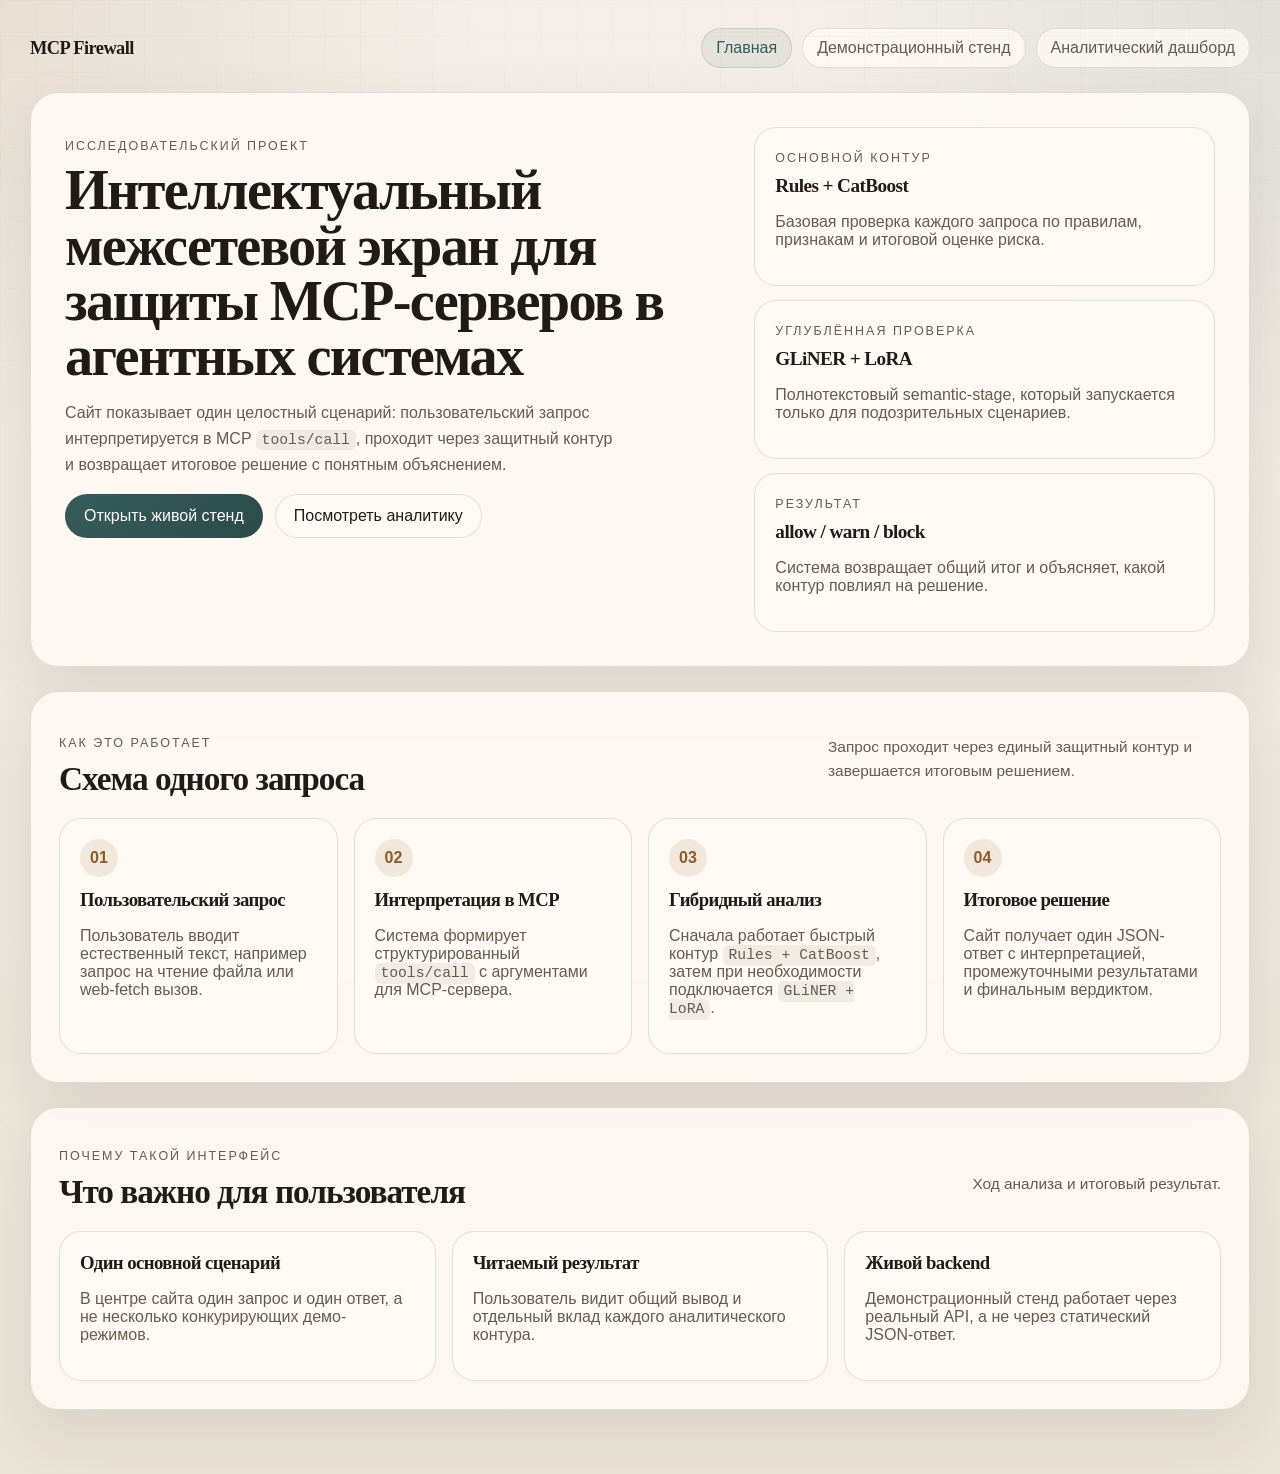
==== commit 967ec0f1: "Add files via upload" ====
--- a/index.html
+++ b/index.html
@@ -57,9 +57,7 @@
               <p class="eyebrow">Как это работает</p>
               <h2>Схема одного запроса</h2>
             </div>
-            <p class="section-note">
-              Пользователь видит не набор разрозненных модулей, а один прозрачный pipeline от текста до решения.
-            </p>
+            <p class="section-note">Запрос проходит через единый защитный контур и завершается итоговым решением.</p>
           </div>
           <div class="pipeline-grid">
             <article class="pipeline-card">
@@ -91,9 +89,7 @@
               <p class="eyebrow">Почему такой интерфейс</p>
               <h2>Что важно для пользователя</h2>
             </div>
-            <p class="section-note">
-              Интерфейс не прячет механику системы, но и не перегружает экран служебными деталями.
-            </p>
+            <p class="section-note">Ход анализа и итоговый результат.</p>
           </div>
           <div class="focus-grid">
             <article class="focus-card">
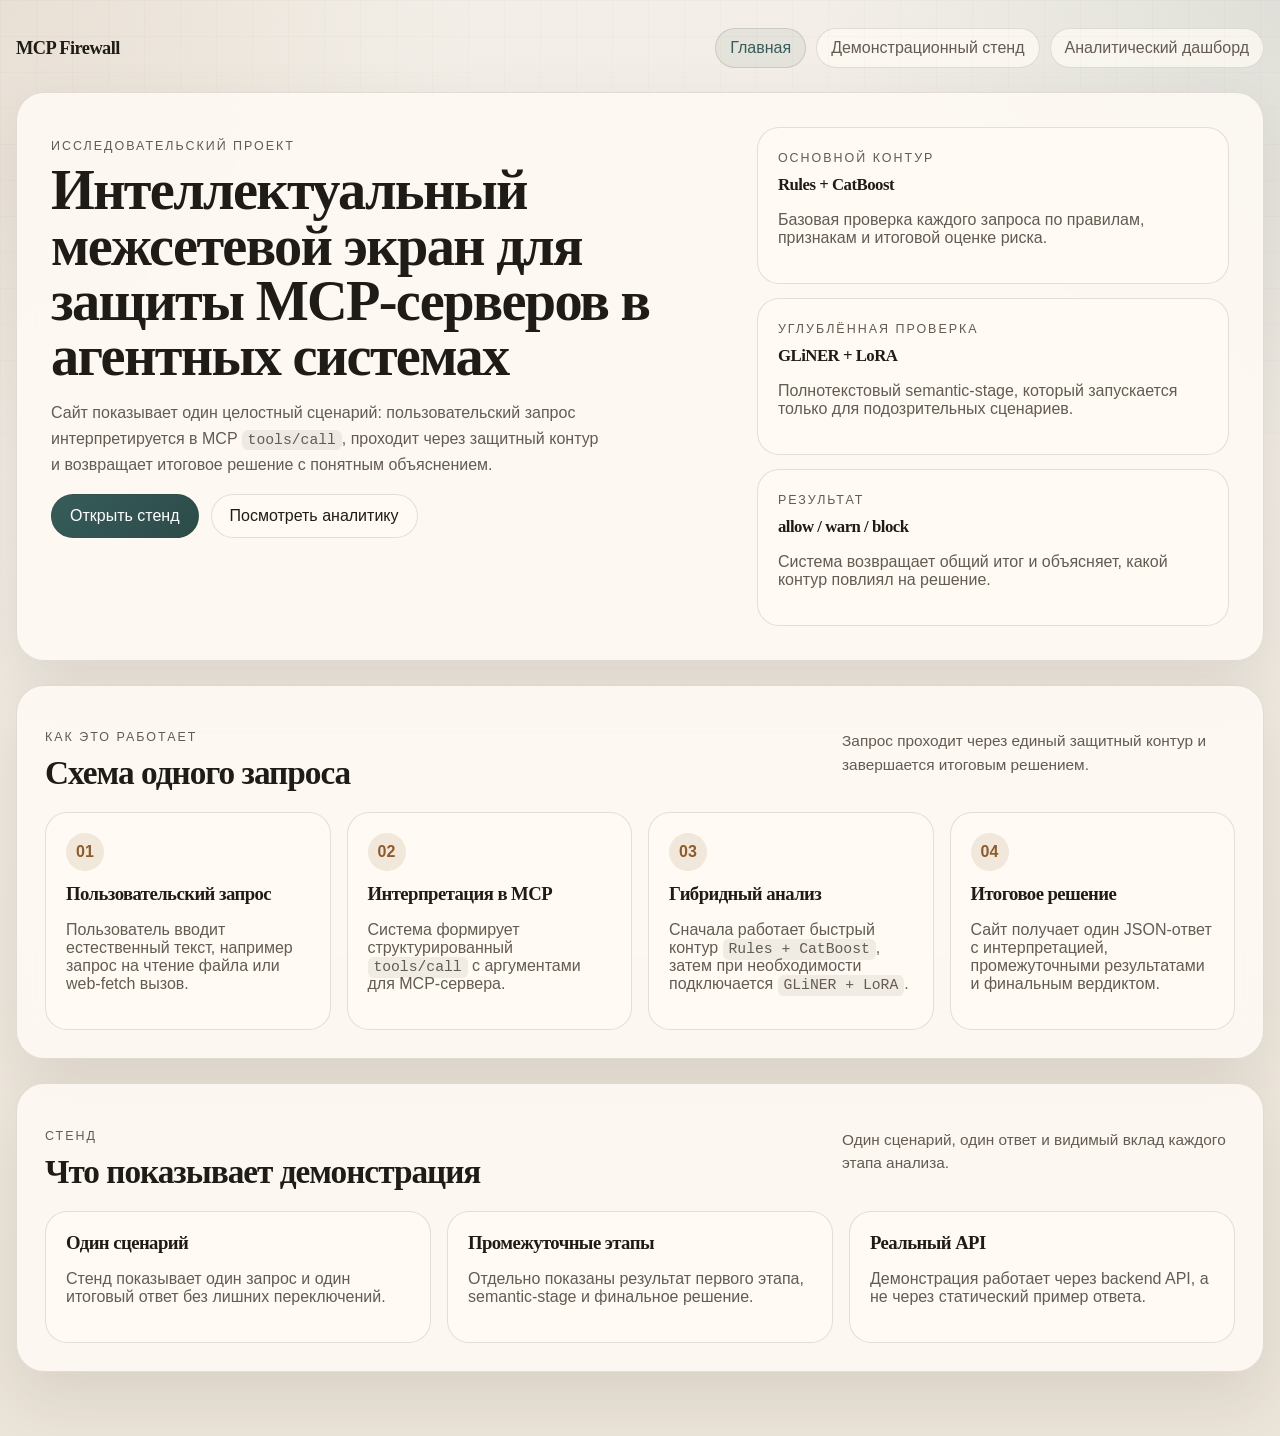
==== commit c843c235: "Add files via upload" ====
--- a/index.html
+++ b/index.html
@@ -4,7 +4,7 @@
     <meta charset="UTF-8" />
     <meta name="viewport" content="width=device-width, initial-scale=1.0" />
     <title>MCP Firewall — интеллектуальный экран для MCP-серверов</title>
-    <link rel="stylesheet" href="./assets/styles.css?v=20260522-live-site" />
+    <link rel="stylesheet" href="./assets/styles.css?v=20260523-live-site-2" />
   </head>
   <body data-page="home">
     <div class="site-shell">
@@ -27,7 +27,7 @@
               <code>tools/call</code>, проходит через защитный контур и возвращает итоговое решение с понятным объяснением.
             </p>
             <div class="hero-actions">
-              <a class="button-primary" href="./demo/">Открыть живой стенд</a>
+              <a class="button-primary" href="./demo/">Открыть стенд</a>
               <a class="button-secondary" href="./dashboard/">Посмотреть аналитику</a>
             </div>
           </div>
@@ -86,28 +86,28 @@
         <section class="panel">
           <div class="section-head">
             <div>
-              <p class="eyebrow">Почему такой интерфейс</p>
-              <h2>Что важно для пользователя</h2>
+              <p class="eyebrow">Стенд</p>
+              <h2>Что показывает демонстрация</h2>
             </div>
-            <p class="section-note">Ход анализа и итоговый результат.</p>
+            <p class="section-note">Один сценарий, один ответ и видимый вклад каждого этапа анализа.</p>
           </div>
           <div class="focus-grid">
             <article class="focus-card">
-              <h3>Один основной сценарий</h3>
-              <p>В центре сайта один запрос и один ответ, а не несколько конкурирующих демо-режимов.</p>
+              <h3>Один сценарий</h3>
+              <p>Стенд показывает один запрос и один итоговый ответ без лишних переключений.</p>
             </article>
             <article class="focus-card">
-              <h3>Читаемый результат</h3>
-              <p>Пользователь видит общий вывод и отдельный вклад каждого аналитического контура.</p>
+              <h3>Промежуточные этапы</h3>
+              <p>Отдельно показаны результат первого этапа, semantic-stage и финальное решение.</p>
             </article>
             <article class="focus-card">
-              <h3>Живой backend</h3>
-              <p>Демонстрационный стенд работает через реальный API, а не через статический JSON-ответ.</p>
+              <h3>Реальный API</h3>
+              <p>Демонстрация работает через backend API, а не через статический пример ответа.</p>
             </article>
           </div>
         </section>
       </main>
     </div>
-    <script src="./assets/site-config.js?v=20260522-live-site"></script>
+    <script src="./assets/site-config.js?v=20260523-live-site-2"></script>
   </body>
 </html>
--- a/assets/styles.css
+++ b/assets/styles.css
@@ -49,7 +49,7 @@
 }
 
 .site-shell {
-  width: min(1220px, calc(100% - 32px));
+  width: min(1400px, calc(100% - 32px));
   margin: 0 auto;
   padding: 28px 0 64px;
 }
@@ -126,6 +126,10 @@
   grid-template-columns: 1.3fr 0.9fr;
   gap: 24px;
   padding: 34px;
+}
+
+.hero-dashboard {
+  grid-template-columns: 1fr;
 }
 
 .hero-copy h1,
@@ -257,12 +261,69 @@
 
 .signal-card strong {
   display: block;
-  font-size: 1.2rem;
-  margin-bottom: 8px;
+  font-size: 1.05rem;
+  margin-bottom: 6px;
+}
+
+.signal-card.signal-ready {
+  border-color: rgba(47, 110, 88, 0.28);
+  box-shadow: inset 0 1px 0 rgba(47, 110, 88, 0.18);
+}
+
+.signal-card.signal-ready strong,
+.api-status-inline {
+  color: var(--safe);
+}
+
+.signal-card.signal-error {
+  border-color: rgba(139, 61, 44, 0.28);
+  box-shadow: inset 0 1px 0 rgba(139, 61, 44, 0.18);
+}
+
+.signal-card.signal-error strong {
+  color: var(--danger);
 }
 
 .panel {
   padding: 28px;
+}
+
+.panel-catboost {
+  box-shadow:
+    inset 0 1px 0 rgba(142, 91, 44, 0.18),
+    var(--shadow);
+}
+
+.panel-gliner {
+  box-shadow:
+    inset 0 1px 0 rgba(54, 92, 90, 0.18),
+    var(--shadow);
+}
+
+.panel-summary {
+  box-shadow:
+    inset 0 1px 0 rgba(99, 84, 63, 0.18),
+    var(--shadow);
+}
+
+.panel-summary .section-note {
+  max-width: 38ch;
+}
+
+.panel-summary .focus-card {
+  padding: 18px;
+}
+
+.panel-summary .signal-card,
+.panel-summary .stage-card {
+  padding: 16px 18px;
+}
+
+.panel-summary .signal-card p,
+.panel-summary .stage-card p,
+.panel-summary .pipeline-card p {
+  font-size: 0.98rem;
+  line-height: 1.45;
 }
 
 .panel-compact {
@@ -299,12 +360,36 @@
   margin-top: 16px;
 }
 
+.chart-grid-halves {
+  grid-template-columns: repeat(2, minmax(0, 1fr));
+}
+
+.chart-grid-single {
+  grid-template-columns: minmax(0, 1fr);
+}
+
+.stage1-top-grid {
+  grid-template-columns: minmax(280px, 0.72fr) minmax(620px, 1.28fr);
+}
+
+.stage1-tools-grid {
+  grid-template-columns: minmax(320px, 0.82fr) minmax(540px, 1.18fr);
+}
+
+.chart-grid-halves .chart-card-wide {
+  grid-column: auto;
+}
+
 .pipeline-grid {
   grid-template-columns: repeat(4, minmax(0, 1fr));
 }
 
+.final-summary-grid {
+  grid-template-columns: repeat(2, minmax(0, 1fr));
+}
+
 .dashboard-pipeline .pipeline-card {
-  min-height: 200px;
+  min-height: 160px;
 }
 
 .pipeline-step {
@@ -322,7 +407,7 @@
 
 .stats-grid {
   display: grid;
-  grid-template-columns: repeat(4, minmax(0, 1fr));
+  grid-template-columns: repeat(auto-fit, minmax(220px, 1fr));
   gap: 16px;
 }
 
@@ -346,9 +431,56 @@
   max-width: 980px;
 }
 
+.api-fixed-card {
+  display: grid;
+  gap: 10px;
+  width: 100%;
+  padding: 18px 20px;
+  border: 1px solid var(--line);
+  border-radius: var(--radius-lg);
+  background: rgba(255, 250, 244, 0.92);
+}
+
+.api-fixed-label {
+  color: var(--muted);
+  font-size: 0.78rem;
+  text-transform: uppercase;
+  letter-spacing: 0.14em;
+}
+
+.api-fixed-card code {
+  color: var(--text);
+  font-size: 1rem;
+  line-height: 1.5;
+  word-break: break-word;
+  font-family: "SFMono-Regular", "Menlo", monospace;
+}
+
+.api-fixed-card-status {
+  align-content: start;
+}
+
+.api-status-inline {
+  font-family: "Iowan Old Style", "Palatino Linotype", serif;
+  font-size: 1.2rem;
+}
+
+.api-actions-row {
+  justify-content: flex-start;
+}
+
 .result-grid {
   grid-template-columns: 1.2fr 1fr 1fr;
   align-items: start;
+}
+
+.result-grid > .panel .section-head {
+  align-items: start;
+  flex-direction: column;
+}
+
+.result-grid > .panel .section-note {
+  max-width: none;
 }
 
 .result-panel-primary {
@@ -461,6 +593,10 @@
   gap: 18px;
 }
 
+.result-grid .stage-columns {
+  grid-template-columns: 1fr;
+}
+
 .stage-columns h3 {
   margin-bottom: 8px;
   font-size: 1rem;
@@ -471,6 +607,14 @@
   padding-left: 18px;
   display: grid;
   gap: 8px;
+}
+
+.plain-list li,
+.stage-rationale,
+.decision-rationale,
+.highlight-preview {
+  overflow-wrap: anywhere;
+  word-break: break-word;
 }
 
 .technical-card pre {
@@ -497,6 +641,677 @@
   gap: 14px;
 }
 
+.chart-shell {
+  display: grid;
+  gap: 16px;
+}
+
+.chart-shell-donut {
+  grid-template-columns: 190px minmax(0, 1fr);
+  align-items: center;
+}
+
+.donut-visual {
+  position: relative;
+  width: 180px;
+  height: 180px;
+  margin: 0 auto;
+}
+
+.donut-chart {
+  width: 180px;
+  height: 180px;
+  margin: 0 auto;
+  transform: rotate(-90deg);
+}
+
+.donut-ring-bg {
+  fill: none;
+  stroke: rgba(100, 91, 82, 0.12);
+  stroke-width: 16;
+}
+
+.donut-ring-segment {
+  fill: none;
+  stroke-width: 16;
+  stroke-linecap: butt;
+}
+
+.donut-center {
+  position: absolute;
+  inset: 0;
+  display: grid;
+  align-content: center;
+  justify-items: center;
+  text-align: center;
+  pointer-events: none;
+}
+
+.donut-center strong {
+  font-family: "Iowan Old Style", "Palatino Linotype", serif;
+  font-size: 2rem;
+}
+
+.donut-center span {
+  color: var(--muted);
+  font-size: 0.88rem;
+}
+
+.chart-legend {
+  display: grid;
+  gap: 10px;
+}
+
+.compact-legend {
+  grid-template-columns: repeat(2, minmax(0, max-content));
+  gap: 12px 18px;
+}
+
+.legend-item {
+  display: flex;
+  align-items: center;
+  gap: 10px;
+  color: var(--muted);
+  flex-wrap: nowrap;
+}
+
+.legend-item strong {
+  color: var(--text);
+  white-space: nowrap;
+}
+
+.legend-item span {
+  white-space: nowrap;
+}
+
+.legend-swatch {
+  width: 12px;
+  height: 12px;
+  border-radius: 999px;
+  flex: 0 0 auto;
+}
+
+.vbar-chart {
+  display: grid;
+  grid-template-columns: repeat(auto-fit, minmax(76px, 1fr));
+  gap: 14px;
+  align-items: end;
+  min-height: 250px;
+}
+
+.vbar-item {
+  display: grid;
+  gap: 8px;
+  align-items: end;
+  min-width: 0;
+}
+
+.vbar-track {
+  height: 170px;
+  display: flex;
+  align-items: end;
+  border-radius: 18px 18px 10px 10px;
+  background: rgba(100, 91, 82, 0.10);
+  overflow: hidden;
+}
+
+.vbar-fill {
+  width: 100%;
+  border-radius: 12px 12px 0 0;
+}
+
+.vbar-label,
+.vbar-value {
+  font-size: 0.86rem;
+}
+
+.vbar-label {
+  color: var(--muted);
+  line-height: 1.35;
+  min-height: 3.6em;
+}
+
+#scenario-chart .vbar-chart {
+  grid-template-columns: repeat(8, minmax(0, 1fr));
+  gap: 10px;
+}
+
+#scenario-chart .vbar-item {
+  grid-template-rows: auto 170px minmax(3.2em, auto);
+}
+
+#scenario-chart .vbar-label {
+  min-height: 3.2em;
+  font-size: 0.8rem;
+  line-height: 1.2;
+}
+
+#label-chart .chart-legend {
+  gap: 12px;
+}
+
+#label-chart .chart-shell-donut,
+#gliner-balance-chart .chart-shell-donut {
+  grid-template-columns: 240px minmax(0, 1fr);
+  align-items: start;
+}
+
+#label-chart .donut-visual,
+#gliner-balance-chart .donut-visual {
+  width: 240px;
+  height: 240px;
+}
+
+#label-chart .donut-chart,
+#gliner-balance-chart .donut-chart {
+  width: 240px;
+  height: 240px;
+}
+
+#label-chart .legend-total,
+#gliner-balance-chart .legend-total {
+  display: grid;
+  gap: 2px;
+  margin-bottom: 12px;
+}
+
+#label-chart .legend-total strong,
+#gliner-balance-chart .legend-total strong {
+  font-family: "Iowan Old Style", "Palatino Linotype", serif;
+  font-size: 3rem;
+  line-height: 0.95;
+  letter-spacing: -0.04em;
+}
+
+#label-chart .legend-total span,
+#gliner-balance-chart .legend-total span {
+  color: var(--muted);
+  font-size: 1rem;
+}
+
+#label-chart .legend-item {
+  display: flex;
+  align-items: baseline;
+  gap: 10px;
+}
+
+#gliner-balance-chart .chart-legend {
+  gap: 12px;
+}
+
+#gliner-balance-chart .legend-item {
+  display: flex;
+  align-items: baseline;
+  gap: 10px;
+}
+
+#label-chart .legend-item strong {
+  min-width: 150px;
+  font-size: 1.05rem;
+}
+
+#label-chart .legend-item span {
+  flex: 0 0 auto;
+  font-size: 1rem;
+}
+
+#gliner-balance-chart .legend-item strong {
+  min-width: 150px;
+  font-size: 1.05rem;
+}
+
+#gliner-balance-chart .legend-item span {
+  flex: 0 0 auto;
+  font-size: 1rem;
+}
+
+#label-chart .legend-swatch {
+  flex: 0 0 auto;
+}
+
+#scenario-chart .chart-shell {
+  min-height: 100%;
+}
+
+#scenario-chart .vbar-chart {
+  grid-template-columns: repeat(8, minmax(0, 1fr));
+  gap: 10px;
+  min-height: 210px;
+}
+
+#scenario-chart .vbar-track {
+  height: 170px;
+}
+
+#scenario-chart .vbar-item {
+  grid-template-rows: auto 170px minmax(3.2em, auto);
+}
+
+#scenario-chart .vbar-label {
+  min-height: 3.2em;
+  font-size: 0.8rem;
+  line-height: 1.2;
+}
+
+.vbar-value {
+  font-weight: 700;
+}
+
+.ranked-chart,
+.lollipop-chart {
+  display: grid;
+  gap: 16px;
+}
+
+.ranked-row,
+.lollipop-row {
+  display: grid;
+  gap: 10px;
+  padding: 14px 16px;
+  border: 1px solid rgba(63, 52, 43, 0.10);
+  border-radius: var(--radius-md);
+  background: rgba(255, 248, 240, 0.72);
+}
+
+.ranked-head {
+  display: flex;
+  justify-content: space-between;
+  gap: 12px;
+  align-items: baseline;
+}
+
+.ranked-head strong,
+.lollipop-label {
+  font-family: "Iowan Old Style", "Palatino Linotype", serif;
+  font-size: 1.02rem;
+}
+
+.ranked-head span,
+.lollipop-value {
+  color: var(--muted);
+  font-weight: 700;
+}
+
+.ranked-track {
+  height: 14px;
+  border-radius: 999px;
+  background: rgba(100, 91, 82, 0.10);
+  overflow: hidden;
+}
+
+.ranked-fill {
+  height: 100%;
+  border-radius: 999px;
+}
+
+.lollipop-row {
+  grid-template-columns: minmax(140px, 1fr) minmax(0, 1.5fr) auto;
+  align-items: center;
+}
+
+.lollipop-axis {
+  position: relative;
+  height: 18px;
+}
+
+.lollipop-line {
+  position: absolute;
+  inset: 50% 0 auto 0;
+  height: 2px;
+  transform: translateY(-50%);
+  background: linear-gradient(90deg, rgba(139, 61, 44, 0.18), rgba(54, 92, 90, 0.18));
+  border-radius: 999px;
+}
+
+.lollipop-dot {
+  position: absolute;
+  top: 50%;
+  width: 18px;
+  height: 18px;
+  transform: translateY(-50%);
+  border-radius: 50%;
+  box-shadow: 0 4px 14px rgba(63, 52, 43, 0.18);
+}
+
+.metric-pair-chart,
+.metric-delta-chart {
+  display: grid;
+  grid-template-columns: repeat(5, minmax(0, 1fr));
+  gap: 14px;
+  align-items: end;
+  min-height: 280px;
+}
+
+.metric-pair-item,
+.metric-delta-item {
+  display: grid;
+  gap: 8px;
+  align-items: end;
+}
+
+.metric-pair-bars {
+  display: grid;
+  grid-template-columns: repeat(2, minmax(0, 1fr));
+  gap: 10px;
+  align-items: end;
+  min-height: 180px;
+}
+
+.metric-pair-track,
+.metric-delta-track {
+  height: 180px;
+  display: flex;
+  align-items: end;
+  border-radius: 18px 18px 10px 10px;
+  background: rgba(100, 91, 82, 0.10);
+  overflow: hidden;
+}
+
+.metric-pair-fill,
+.metric-delta-fill {
+  width: 100%;
+  border-radius: 12px 12px 0 0;
+}
+
+.metric-pair-values {
+  display: flex;
+  justify-content: center;
+  font-size: 0.84rem;
+  color: var(--muted);
+}
+
+.metric-pair-top,
+.metric-delta-value {
+  font-weight: 700;
+  color: var(--text);
+}
+
+.metric-pair-label,
+.metric-delta-label {
+  text-align: center;
+  color: var(--muted);
+  line-height: 1.35;
+  font-size: 0.86rem;
+}
+
+.comparison-list,
+.scheme-grid {
+  display: grid;
+  gap: 16px;
+}
+
+.comparison-list-compact {
+  gap: 10px;
+}
+
+.comparison-row {
+  display: grid;
+  gap: 10px;
+  padding: 16px 18px;
+  border: 1px solid rgba(63, 52, 43, 0.10);
+  border-radius: var(--radius-md);
+  background: rgba(255, 248, 240, 0.75);
+}
+
+.comparison-row-tight {
+  padding: 14px 16px;
+}
+
+.comparison-title {
+  display: flex;
+  justify-content: space-between;
+  gap: 12px;
+  align-items: baseline;
+}
+
+.comparison-title span {
+  color: var(--muted);
+  font-size: 0.9rem;
+}
+
+.comparison-bars {
+  display: grid;
+  gap: 10px;
+}
+
+.comparison-meta {
+  display: flex;
+  flex-wrap: wrap;
+  gap: 10px;
+  color: var(--muted);
+  font-size: 0.9rem;
+}
+
+.tool-columns {
+  display: grid;
+  grid-template-columns: repeat(3, minmax(0, 1fr));
+  gap: 16px;
+}
+
+.tool-column-card {
+  padding: 16px 18px;
+  border: 1px solid rgba(63, 52, 43, 0.10);
+  border-radius: var(--radius-md);
+  background: rgba(255, 248, 240, 0.75);
+  min-width: 0;
+}
+
+.tool-column-card h4 {
+  margin: 0 0 12px;
+  font-family: "Iowan Old Style", "Palatino Linotype", serif;
+  font-size: 1.05rem;
+}
+
+.tool-column-card .bar-meta {
+  display: grid;
+  grid-template-columns: minmax(0, 1fr) auto;
+  align-items: start;
+  column-gap: 10px;
+}
+
+.tool-column-card .bar-meta strong,
+.tool-column-card .bar-meta span {
+  min-width: 0;
+}
+
+.tool-column-card .bar-meta strong {
+  overflow-wrap: anywhere;
+  word-break: break-word;
+  line-height: 1.15;
+}
+
+.tool-column-card .bar-meta span {
+  white-space: nowrap;
+  text-align: right;
+  font-variant-numeric: tabular-nums;
+}
+
+.param-grid {
+  display: grid;
+  grid-template-columns: repeat(2, minmax(0, 1fr));
+  gap: 12px;
+}
+
+.param-card {
+  padding: 14px 16px;
+  border: 1px solid rgba(63, 52, 43, 0.10);
+  border-radius: var(--radius-md);
+  background: rgba(255, 248, 240, 0.75);
+}
+
+.param-card strong {
+  display: block;
+  font-family: "Iowan Old Style", "Palatino Linotype", serif;
+  font-size: 1.15rem;
+}
+
+.comparison-bar-row {
+  display: grid;
+  grid-template-columns: 130px minmax(0, 1fr) 72px;
+  gap: 12px;
+  align-items: center;
+}
+
+.comparison-bar-row span,
+.scheme-card p {
+  color: var(--muted);
+}
+
+.line-chart {
+  width: 100%;
+  height: auto;
+}
+
+.chart-hit-circle {
+  cursor: pointer;
+}
+
+.line-axis {
+  stroke: rgba(100, 91, 82, 0.22);
+  stroke-width: 1.5;
+}
+
+.line-axis-label {
+  fill: var(--muted);
+  font-size: 11px;
+}
+
+.line-point-value {
+  fill: var(--muted);
+  font-size: 10px;
+  font-weight: 700;
+}
+
+.mini-chart-grid {
+  display: grid;
+  grid-template-columns: repeat(2, minmax(0, 1fr));
+  gap: 16px;
+}
+
+.mini-chart-card,
+.delta-feature-card {
+  padding: 16px 16px 12px;
+  border: 1px solid rgba(63, 52, 43, 0.10);
+  border-radius: var(--radius-md);
+  background: rgba(255, 248, 240, 0.75);
+}
+
+.mini-chart-card h4,
+.delta-feature-card h4 {
+  margin: 0 0 10px;
+  text-align: center;
+  font-family: "Avenir Next", "Segoe UI", sans-serif;
+  font-size: 1rem;
+  font-weight: 600;
+  color: var(--text);
+}
+
+.mini-chart-body .chart-shell,
+.delta-feature-card .chart-shell {
+  gap: 10px;
+}
+
+.mini-chart-card .line-chart,
+.delta-feature-card .line-chart {
+  min-height: 240px;
+}
+
+.metric-inline-list {
+  display: grid;
+  gap: 8px;
+  padding: 10px 14px;
+  border: 1px solid rgba(63, 52, 43, 0.10);
+  border-radius: var(--radius-md);
+  background: rgba(255, 248, 240, 0.72);
+}
+
+.metric-inline-row {
+  display: flex;
+  justify-content: space-between;
+  gap: 12px;
+  align-items: baseline;
+  font-size: 0.92rem;
+}
+
+.metric-inline-row strong {
+  font-family: "Iowan Old Style", "Palatino Linotype", serif;
+}
+
+.metric-inline-row span {
+  color: var(--muted);
+  text-align: right;
+}
+
+.grouped-bars {
+  display: grid;
+  gap: 12px;
+}
+
+.grouped-bar-row {
+  display: grid;
+  grid-template-columns: 180px minmax(0, 1fr);
+  gap: 14px;
+  align-items: center;
+}
+
+.grouped-bar-label {
+  font-weight: 600;
+  line-height: 1.4;
+}
+
+.grouped-bar-columns {
+  display: grid;
+  grid-template-columns: minmax(0, 1fr) 68px minmax(0, 1fr) 68px;
+  gap: 10px;
+  align-items: center;
+}
+
+.grouped-bar-track {
+  height: 11px;
+  border-radius: 999px;
+  background: rgba(100, 91, 82, 0.12);
+  overflow: hidden;
+}
+
+.grouped-bar-fill {
+  height: 100%;
+  border-radius: inherit;
+}
+
+.gliner-table-wrap {
+  margin-top: 18px;
+}
+
+.scheme-grid {
+  grid-template-columns: repeat(3, minmax(0, 1fr));
+}
+
+#catboost-split-grid {
+  grid-template-columns: repeat(2, minmax(0, 1fr));
+  align-items: stretch;
+}
+
+#catboost-split-grid .scheme-card {
+  height: 100%;
+}
+
+.scheme-card {
+  padding: 18px 20px;
+  border: 1px solid rgba(63, 52, 43, 0.10);
+  border-radius: var(--radius-md);
+  background: rgba(255, 248, 240, 0.75);
+  min-width: 0;
+}
+
+.scheme-card strong {
+  display: block;
+  margin-bottom: 8px;
+  font-family: "Iowan Old Style", "Palatino Linotype", serif;
+  font-size: 1.12rem;
+  overflow-wrap: anywhere;
+  word-break: break-word;
+}
+
 .bar-item {
   display: grid;
   gap: 8px;
@@ -597,10 +1412,290 @@
   white-space: nowrap;
 }
 
+.rules-table td,
+.rules-table th,
+.decision-examples-table td,
+.decision-examples-table th {
+  white-space: normal;
+  overflow-wrap: anywhere;
+}
+
 .metrics-table th {
   color: var(--muted);
   font-weight: 600;
   background: rgba(250, 243, 235, 0.86);
+}
+
+.metrics-row-best td {
+  background: rgba(54, 92, 90, 0.08);
+  font-weight: 700;
+}
+
+.rule-layer-summary {
+  display: grid;
+  grid-template-columns: repeat(2, minmax(0, 1fr));
+  gap: 16px;
+  margin-bottom: 16px;
+}
+
+.rule-layer-summary-single {
+  grid-template-columns: minmax(0, 1fr);
+}
+
+.rule-layer-note {
+  margin: 0 0 16px;
+  color: var(--muted);
+  line-height: 1.55;
+}
+
+.rule-summary-card,
+.example-detail-card,
+.mini-pipeline-card {
+  padding: 18px 20px;
+  border: 1px solid rgba(63, 52, 43, 0.10);
+  border-radius: var(--radius-md);
+  background: rgba(255, 248, 240, 0.75);
+}
+
+.inline-badge {
+  display: inline-flex;
+  align-items: center;
+  justify-content: center;
+  padding: 6px 10px;
+  min-width: 64px;
+  border-radius: 999px;
+  border: 1px solid var(--line);
+  font-size: 0.82rem;
+  line-height: 1;
+  white-space: nowrap;
+  background: rgba(255, 250, 244, 0.9);
+}
+
+.rules-table td:nth-child(2),
+.rules-table th:nth-child(2) {
+  width: 92px;
+  text-align: center;
+}
+
+.rules-table td:first-child,
+.rules-table th:first-child,
+.rules-table td:nth-child(4),
+.rules-table th:nth-child(4) {
+  white-space: nowrap;
+  overflow-wrap: normal;
+  word-break: normal;
+}
+
+.rules-table td:first-child,
+.rules-table th:first-child {
+  width: 250px;
+}
+
+.rules-table td:nth-child(4),
+.rules-table th:nth-child(4) {
+  width: 150px;
+}
+
+.inline-badge-block {
+  color: var(--danger);
+}
+
+.inline-badge-warn {
+  color: var(--warn);
+}
+
+.inline-badge-allow {
+  color: var(--safe);
+}
+
+.decision-examples-layout {
+  display: grid;
+  grid-template-columns: minmax(0, 1.7fr) minmax(320px, 0.9fr);
+  gap: 16px;
+  align-items: start;
+}
+
+.decision-examples-table tbody tr {
+  cursor: pointer;
+}
+
+.decision-examples-table tbody tr.is-active td {
+  background: rgba(54, 92, 90, 0.08);
+}
+
+.example-row-allow td:first-child,
+.example-row-warn td:first-child,
+.example-row-block td:first-child {
+  box-shadow: inset 3px 0 0 transparent;
+}
+
+.example-row-allow td:first-child {
+  box-shadow: inset 3px 0 0 rgba(47, 110, 88, 0.95);
+}
+
+.example-row-warn td:first-child {
+  box-shadow: inset 3px 0 0 rgba(163, 112, 29, 0.95);
+}
+
+.example-row-block td:first-child {
+  box-shadow: inset 3px 0 0 rgba(139, 61, 44, 0.95);
+}
+
+.example-row-allow.is-active td {
+  background: rgba(47, 110, 88, 0.08);
+}
+
+.example-row-warn.is-active td {
+  background: rgba(163, 112, 29, 0.09);
+}
+
+.example-row-block.is-active td {
+  background: rgba(139, 61, 44, 0.09);
+}
+
+.example-detail-card {
+  display: grid;
+  gap: 14px;
+  position: relative;
+  overflow: hidden;
+}
+
+.example-detail-card h4 {
+  margin: 0;
+  font-family: "Iowan Old Style", "Palatino Linotype", serif;
+  font-size: 1.3rem;
+}
+
+.example-detail-tone {
+  position: absolute;
+  inset: 0 0 auto 0;
+  height: 6px;
+  border-radius: 16px 16px 0 0;
+}
+
+.example-detail-tone-allow {
+  background: linear-gradient(90deg, rgba(47, 110, 88, 0.95), rgba(120, 168, 147, 0.85));
+}
+
+.example-detail-tone-warn {
+  background: linear-gradient(90deg, rgba(163, 112, 29, 0.95), rgba(208, 161, 79, 0.85));
+}
+
+.example-detail-tone-block {
+  background: linear-gradient(90deg, rgba(139, 61, 44, 0.95), rgba(199, 130, 103, 0.85));
+}
+
+.example-detail-meta {
+  display: flex;
+  flex-wrap: wrap;
+  gap: 10px;
+}
+
+.detail-grid {
+  display: grid;
+  grid-template-columns: repeat(2, minmax(0, 1fr));
+  gap: 12px 16px;
+}
+
+.detail-grid div {
+  display: grid;
+  gap: 4px;
+}
+
+.detail-grid strong {
+  font-size: 0.8rem;
+  text-transform: uppercase;
+  letter-spacing: 0.12em;
+  color: var(--muted);
+}
+
+.mini-pipeline-grid {
+  display: grid;
+  grid-template-columns: repeat(3, minmax(0, 1fr));
+  gap: 16px;
+}
+
+.mini-pipeline-card {
+  min-height: 180px;
+}
+
+.mini-pipeline-card h4 {
+  margin: 0 0 10px;
+  font-family: "Iowan Old Style", "Palatino Linotype", serif;
+  font-size: 1.2rem;
+}
+
+.mini-pipeline-card p {
+  margin: 0;
+  color: var(--muted);
+  line-height: 1.55;
+}
+
+.entity-quality-grid {
+  display: grid;
+  gap: 14px;
+}
+
+.entity-quality-row {
+  display: grid;
+  gap: 8px;
+  padding: 16px 18px;
+  border: 1px solid rgba(63, 52, 43, 0.10);
+  border-radius: var(--radius-md);
+  background: rgba(255, 248, 240, 0.75);
+}
+
+.entity-quality-head,
+.entity-quality-meta {
+  display: flex;
+  justify-content: space-between;
+  gap: 12px;
+  align-items: baseline;
+}
+
+.entity-quality-meta {
+  flex-wrap: wrap;
+  color: var(--muted);
+  font-size: 0.9rem;
+}
+
+.entity-quality-track {
+  height: 12px;
+}
+
+.threshold-highlight {
+  display: flex;
+  flex-wrap: wrap;
+  justify-content: space-between;
+  gap: 12px;
+  padding: 14px 16px;
+  border: 1px solid rgba(63, 52, 43, 0.10);
+  border-radius: var(--radius-md);
+  background: rgba(255, 248, 240, 0.75);
+}
+
+.threshold-highlight strong {
+  font-family: "Iowan Old Style", "Palatino Linotype", serif;
+  font-size: 1.05rem;
+}
+
+.threshold-highlight span {
+  color: var(--muted);
+}
+
+.ui-tooltip {
+  position: fixed;
+  z-index: 50;
+  max-width: 320px;
+  padding: 10px 12px;
+  border: 1px solid rgba(63, 52, 43, 0.14);
+  border-radius: 14px;
+  background: rgba(31, 28, 24, 0.92);
+  color: #f8f3eb;
+  font-size: 0.86rem;
+  line-height: 1.45;
+  pointer-events: none;
+  box-shadow: 0 18px 40px rgba(23, 17, 12, 0.20);
 }
 
 .decision-allow,
@@ -652,6 +1747,42 @@
   background: rgba(54, 92, 90, 0.08);
 }
 
+.highlight-card {
+  display: grid;
+  gap: 10px;
+  margin-top: 18px;
+}
+
+.highlight-card h3 {
+  margin: 0;
+  font-size: 1rem;
+}
+
+.highlight-preview {
+  padding: 16px 18px;
+  border: 1px solid var(--line);
+  border-radius: var(--radius-md);
+  background: rgba(255, 248, 240, 0.82);
+  color: var(--text);
+  line-height: 1.65;
+  white-space: pre-wrap;
+  word-break: break-word;
+}
+
+.highlight-mark {
+  padding: 0.1em 0.15em;
+  border-radius: 0.3em;
+  color: inherit;
+}
+
+.highlight-mark-rules {
+  background: rgba(163, 112, 29, 0.22);
+}
+
+.highlight-mark-gliner {
+  background: rgba(54, 92, 90, 0.18);
+}
+
 .compact-empty {
   min-height: 120px;
 }
@@ -674,9 +1805,17 @@
   .pipeline-grid,
   .chart-grid,
   .stats-grid,
+  .scheme-grid,
+  .tool-columns,
+  .param-grid,
   .technical-grid,
   .stage-columns,
-  .inline-fields {
+  .inline-fields,
+  .rule-layer-summary,
+  .decision-examples-layout,
+  .mini-pipeline-grid,
+  .final-summary-grid,
+  .detail-grid {
     grid-template-columns: 1fr;
   }
 
@@ -684,7 +1823,8 @@
   .section-head,
   .decision-head,
   .stage-head,
-  .bar-meta {
+  .bar-meta,
+  .comparison-title {
     align-items: start;
     flex-direction: column;
   }
@@ -692,13 +1832,44 @@
 
 @media (max-width: 760px) {
   .site-shell {
-    width: min(100% - 20px, 1220px);
+    width: min(100% - 20px, 1400px);
     padding-top: 20px;
   }
 
   .hero,
   .panel {
     padding: 22px;
+  }
+
+  .comparison-bar-row {
+    grid-template-columns: 1fr;
+  }
+
+  .lollipop-row {
+    grid-template-columns: 1fr;
+  }
+
+  .chart-shell-donut,
+  .grouped-bar-row,
+  .grouped-bar-columns,
+  .compact-legend,
+  .mini-chart-grid {
+    grid-template-columns: 1fr;
+  }
+
+  #scenario-chart .vbar-chart {
+    grid-template-columns: repeat(2, minmax(0, 1fr));
+  }
+
+  .decision-examples-table,
+  .metrics-table,
+  .matrix-table {
+    font-size: 0.88rem;
+  }
+
+  .donut-center {
+    position: absolute;
+    inset: 0;
   }
 
   .nav-links {
